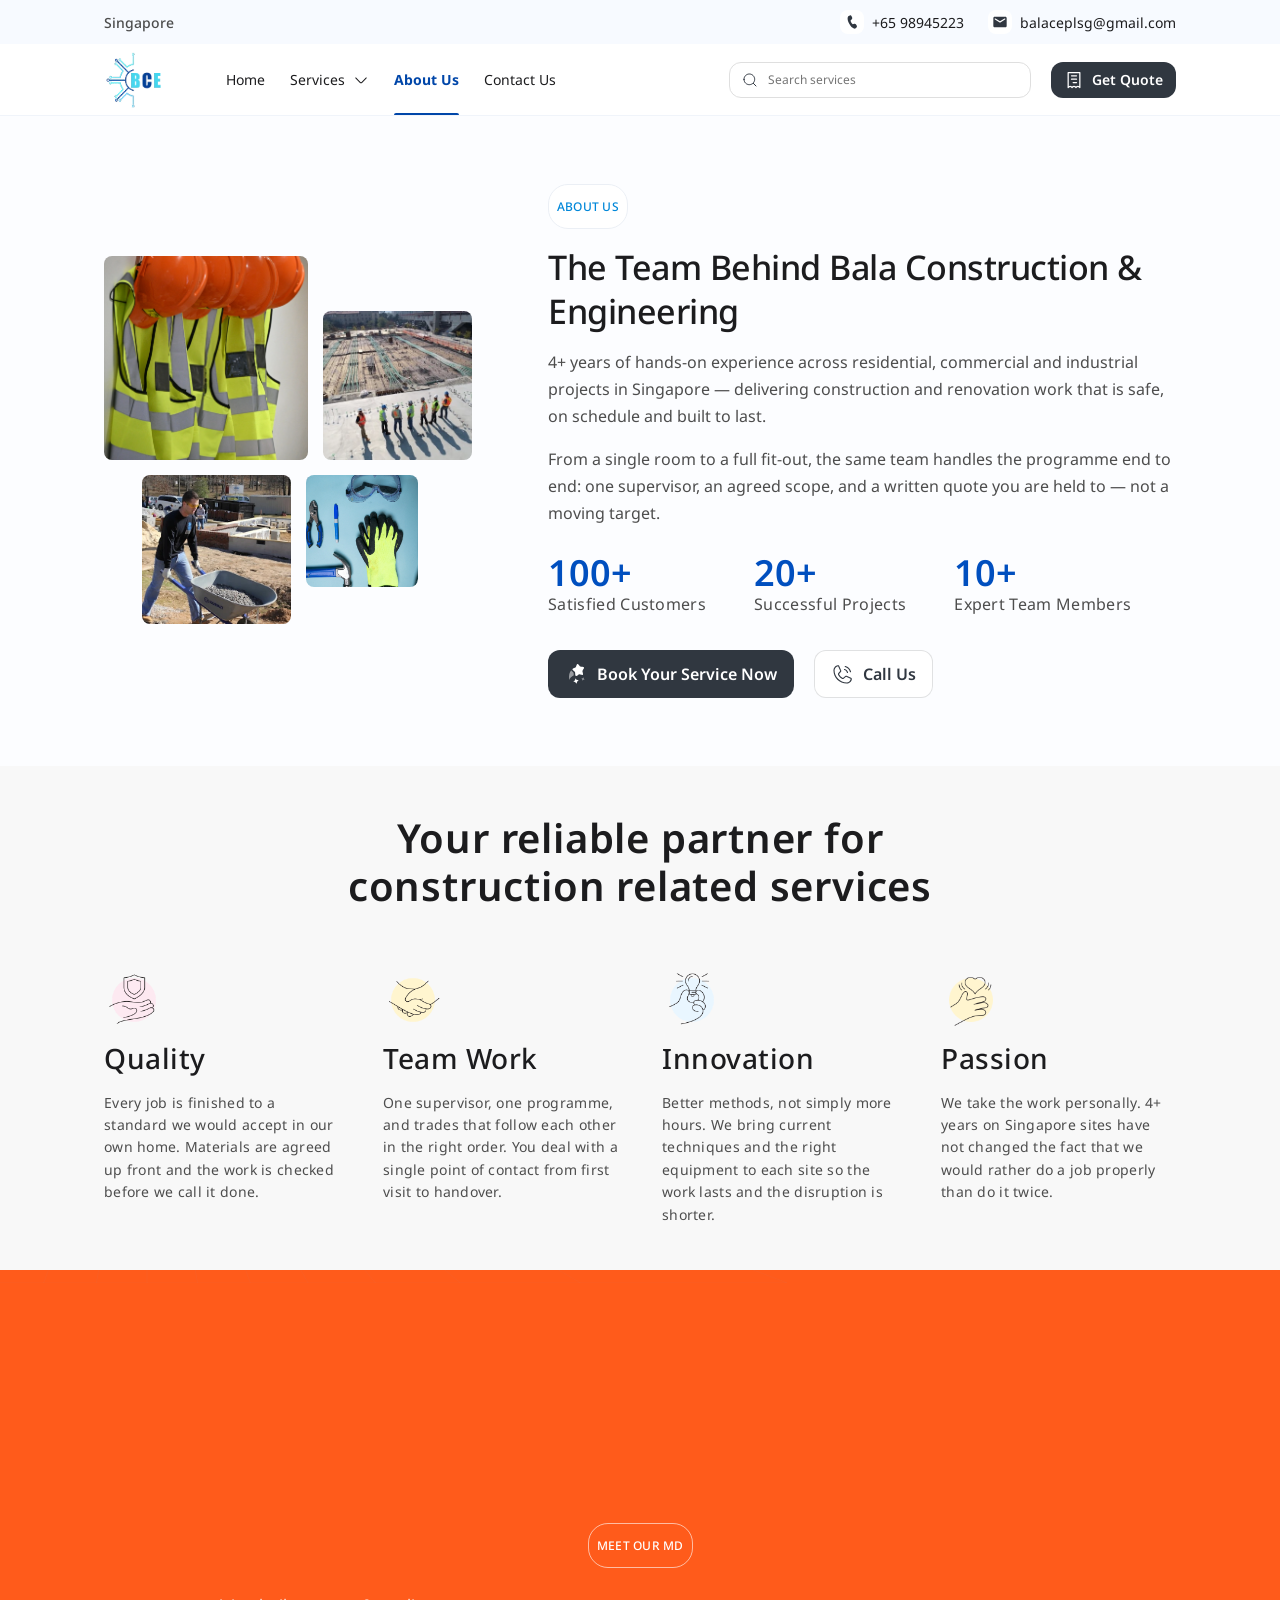
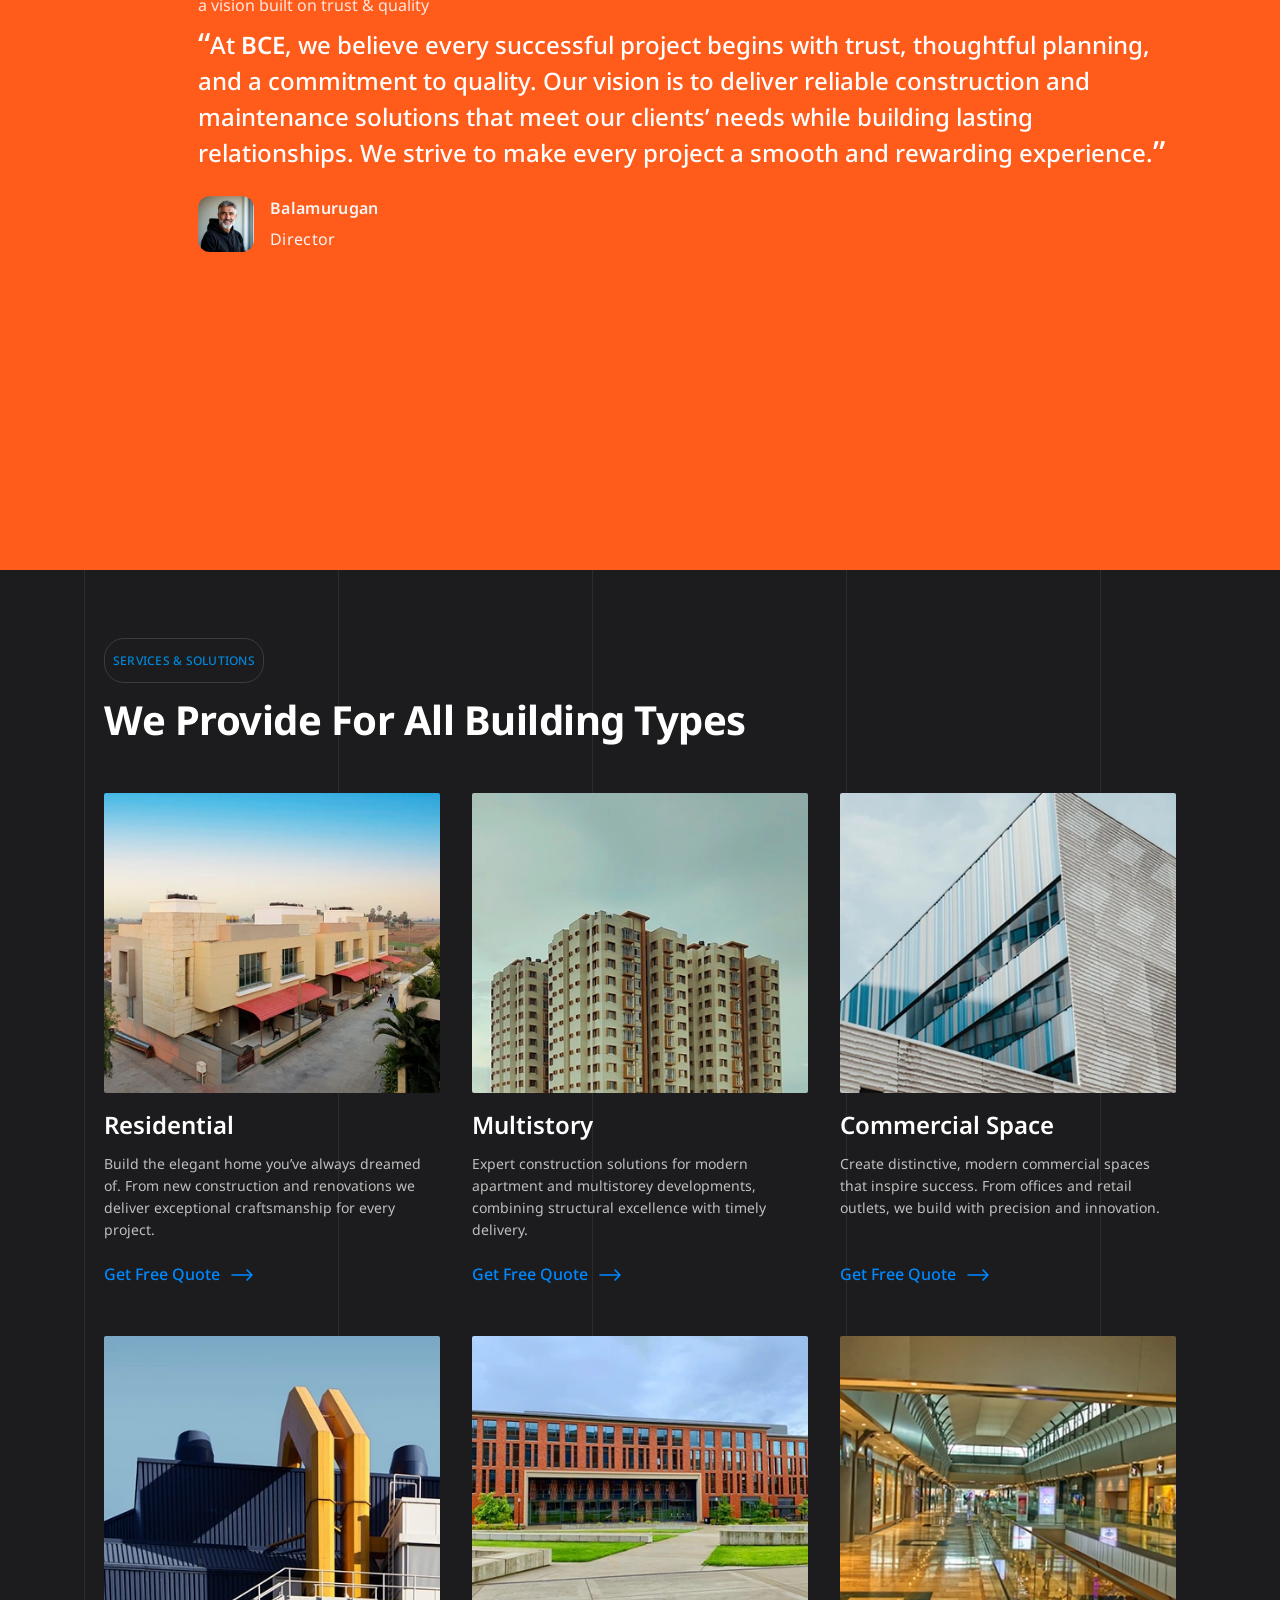
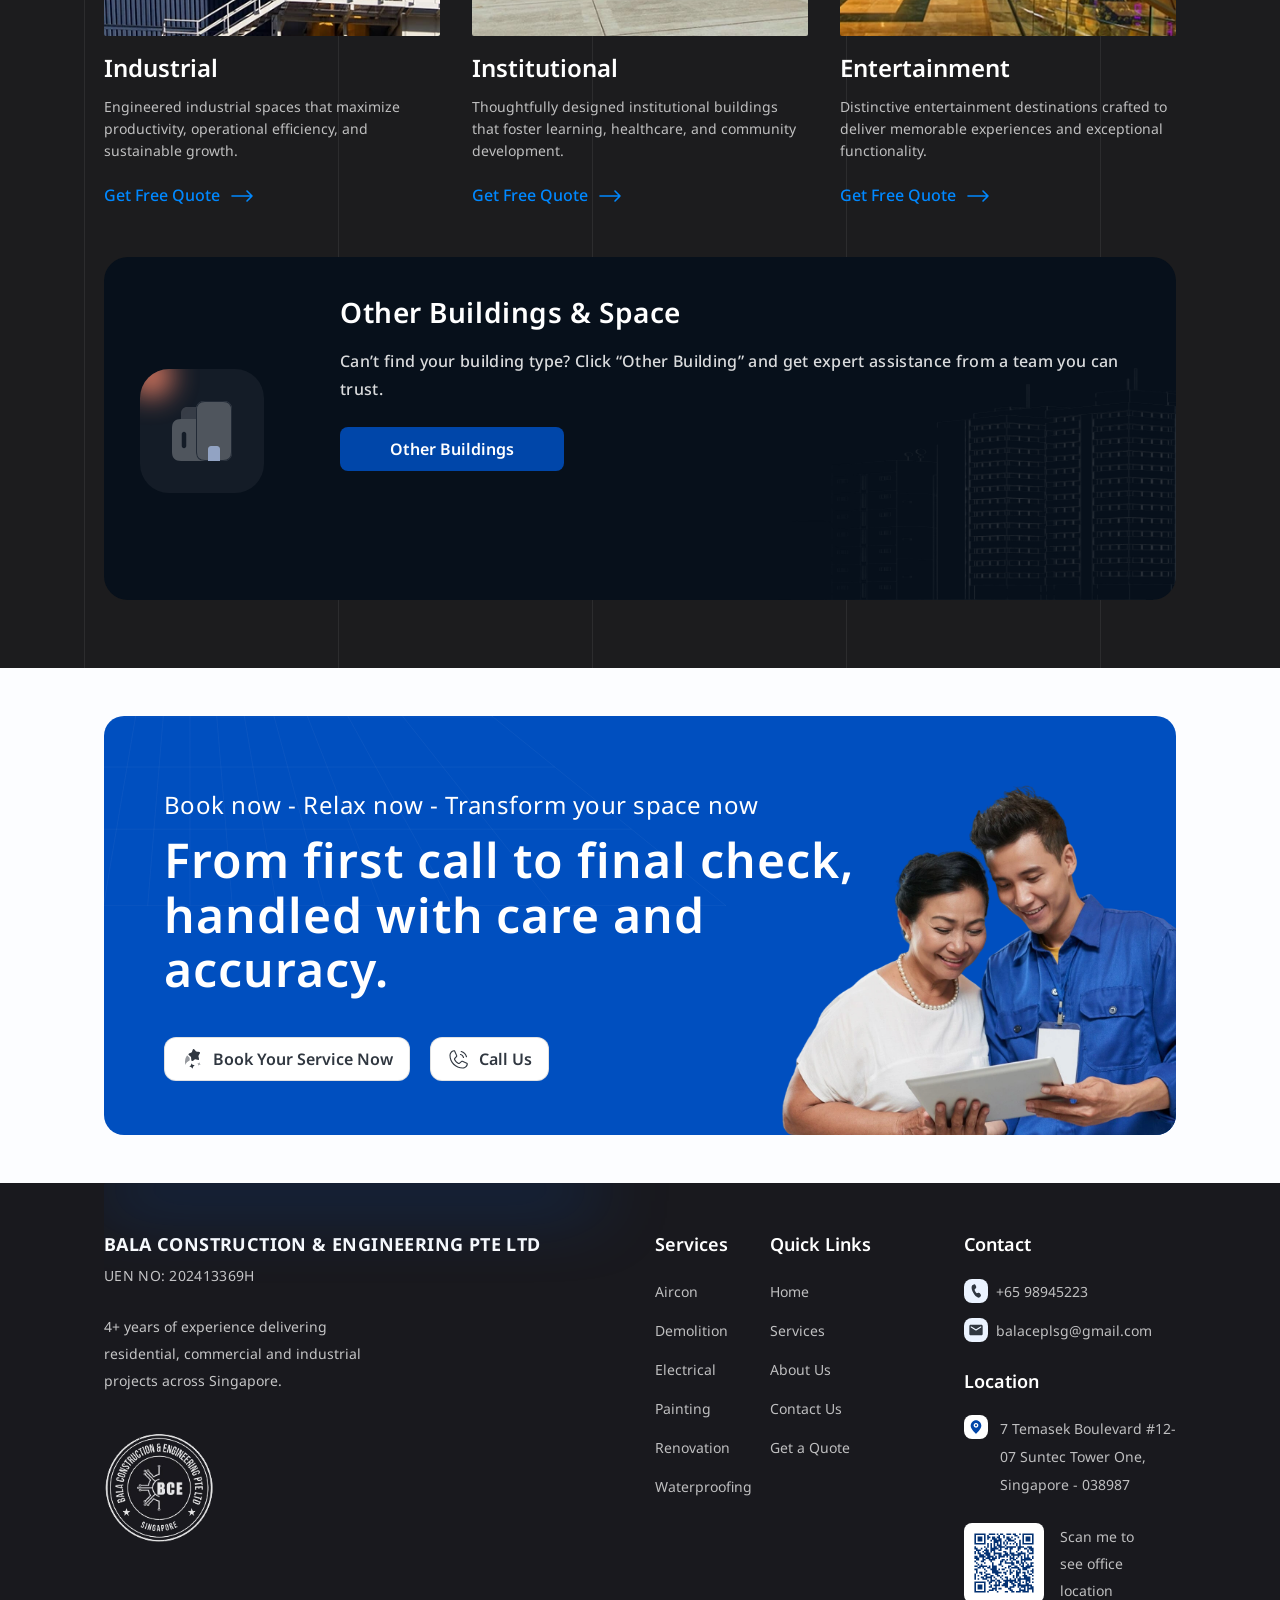
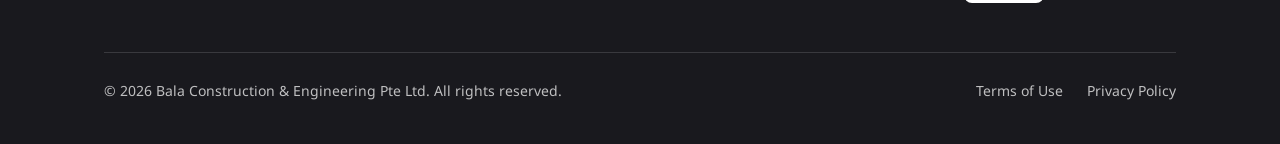
==== BCE Website Hub/about.html @ 56aca554 "First-Commit" ====
<!DOCTYPE html>
<html lang="en">
<head>
<meta charset="utf-8">
<meta name="viewport" content="width=device-width, initial-scale=1">
<title>About Us — Bala Construction &amp; Engineering Pte Ltd</title>
<meta name="description" content="4+ years of construction and renovation experience in Singapore. Meet the team behind Bala Construction &amp; Engineering, our values and recent work.">
<link rel="icon" href="favicon.ico" sizes="any">
<link rel="icon" type="image/png" sizes="32x32" href="images/brand/favicon-32.png?v=3">
<link rel="apple-touch-icon" sizes="180x180" href="images/brand/favicon-180.png?v=3">
<link rel="preconnect" href="https://fonts.googleapis.com">
<link rel="preconnect" href="https://fonts.gstatic.com" crossorigin>
<link href="https://fonts.googleapis.com/css2?family=Noto+Sans:wght@400;500;600;700;800&display=swap" rel="stylesheet">
<link rel="stylesheet" href="css/tokens.css">
<link rel="stylesheet" href="css/base.css">
<link rel="stylesheet" href="css/components.css">
<link rel="stylesheet" href="css/sections.css">
<link rel="stylesheet" href="css/responsive.css">
<script>try{var f='bce-intro',s=sessionStorage.getItem(f)==='1',x=/[?&]intro=1/.test(location.href);if(s&&!x){document.documentElement.classList.add('intro-seen')}else{sessionStorage.setItem(f,'1')}}catch(e){}</script>
</head>
<body data-active-nav="About Us">

<!-- Intro loader (Figma 438:1536) - a 2.5s curtain, removed by main.js -->
<div class="intro" id="intro" aria-hidden="true">
  <div class="intro__sky intro__sky--a"><img src="images/intro/skyline-a.webp" alt=""></div>
  <div class="intro__sky intro__sky--b"><img src="images/intro/skyline-b.webp" alt=""></div>
  <div class="intro__sky intro__sky--c"><img src="images/intro/skyline-c.webp" alt=""></div>
  <div class="intro__brand">
    <img class="intro__logo" src="images/brand/bce-logo.webp" alt="Bala Construction &amp; Engineering">
    <span class="intro__bar"></span>
    <p class="intro__tagline"><span>Quality - Innovation - Team Work - Passion</span></p>
  </div>
</div>

<a class="skip-link" href="#main">Skip to content</a>
<header class="site-header" data-component="site-header"></header>

<main id="main">

  <!-- ===== About ======================================================== -->
  <section class="section">
    <div class="container about">
      <div class="collage" data-reveal="left">
        <figure class="collage__item collage__item--a"><img src="images/about/collage-1-crew.webp" alt="Safety equipment ready for the crew" loading="lazy"></figure>
        <figure class="collage__item collage__item--b"><img src="images/about/collage-2-site.webp" alt="Site works in progress" loading="lazy"></figure>
        <figure class="collage__item collage__item--c"><img src="images/about/collage-3-worker.webp" alt="Worker on a reinforced structure" loading="lazy"></figure>
        <figure class="collage__item collage__item--d"><img src="images/about/collage-4-gloves.webp" alt="Protective gloves" loading="lazy"></figure>
      </div>

      <div data-reveal="right">
        <span class="eyebrow">About Us</span>
        <h1 class="section-title section-title--md" style="margin-top:16px">
          The Team Behind Bala Construction &amp; Engineering
        </h1>
        <p class="section-lead">
          4+ years of hands-on experience across residential, commercial and industrial projects
          in Singapore — delivering construction and renovation work that is safe, on schedule and
          built to last.
        </p>
        <p class="section-lead">
          From a single room to a full fit-out, the same team handles the programme end to end:
          one supervisor, an agreed scope, and a written quote you are held to — not a moving target.
        </p>

        <div class="about__stats">
          <div class="stat"><p class="stat__value" data-count="100">100+</p><p class="stat__label">Satisfied Customers</p></div>
          <div class="stat"><p class="stat__value" data-count="20">20+</p><p class="stat__label">Successful Projects</p></div>
          <div class="stat"><p class="stat__value" data-count="10">10+</p><p class="stat__label">Expert Team Members</p></div>
        </div>

        <div class="about__actions">
          <a class="btn btn--primary" href="contact.html">
            <span class="btn__icon" data-icon="star-fall"></span>
            <span>Book Your Service Now</span>
          </a>
          <a class="btn btn--outline" href="tel:+6598945223">
            <span class="btn__icon" data-icon="phone-call"></span>
            <span>Call Us</span>
          </a>
        </div>
      </div>
    </div>
  </section>

  <!-- ===== Your reliable partner (Figma 437:1221) ======================= -->
  <section class="values-band">
    <div class="container">
      <h2 class="values-band__title" data-reveal>Your reliable partner for construction related services</h2>
      <div class="value-grid" data-render="values"></div>
    </div>
  </section>

  <!-- ===== Meet our MD (Figma 437:1464) ================================= -->
  <section class="md-band" data-render="founder-band"></section>

  <!-- ===== Building types (dark) =======================================
       Same section as the home page, rendered from the same data and markup
       so the two cannot drift apart. -->
  <!-- No id here: the home page owns #building-types, and the single-file
       build keeps both pages in one DOM, where a duplicate id is invalid. -->
  <section class="section section--dark has-grid">
    <div class="container">
      <div class="section-head" data-reveal>
        <span class="eyebrow">Services &amp; Solutions</span>
        <h2 class="section-title">We Provide For All Building Types</h2>
      </div>

      <div class="grid-3" data-render="building-types"></div>

      <div class="other-buildings" data-reveal>
        <img class="other-buildings__skyline" src="images/misc/ob-skyline.webp" alt="" aria-hidden="true">
        <span class="other-buildings__icon">
          <img class="other-buildings__glow" src="images/misc/ob-glow.svg" alt="" aria-hidden="true">
          <img src="images/icons/buildings-alt.svg" alt="" width="72" height="72">
        </span>
        <div>
          <h3 class="other-buildings__title">Other Buildings &amp; Space</h3>
          <p class="other-buildings__desc">
            Can&rsquo;t find your building type? Click &ldquo;Other Building&rdquo; and get expert
            assistance from a team you can trust.
          </p>
          <div class="other-buildings__cta">
            <a class="btn btn--brand" href="contact.html?type=Other">Other Buildings</a>
          </div>
        </div>
      </div>
    </div>
  </section>

  <!-- ===== CTA ========================================================== -->
  <div data-component="cta-banner"></div>

</main>

<div data-component="site-footer"></div>
<div data-component="success-modal"></div>

<script src="js/data/site.js"></script>
<script src="js/icons.js"></script>
<script src="js/components.js"></script>
<script src="js/renderers.js"></script>
<script src="js/dropdown.js"></script>
<script src="js/mailer.js"></script>
<script src="js/forms.js"></script>
<script src="js/main.js"></script>
</body>
</html>
---- BCE Website Hub/css/tokens.css ----
/* ==========================================================================
   BCE — Design Tokens
   Mirrors the Figma variable set from "BCE Website Design and Development".
   Figma-defined variables are marked [figma]; the rest are values that were
   raw hex in the design and have been promoted to tokens here so future
   changes happen in one place.
   ========================================================================== */

:root {
  /* ---- Brand ---------------------------------------------------------- */
  --brand-1:            #0046a9;  /* [figma] Primary Brand Color 1 — headings */
  --brand-2:            #004fbf;  /* [figma] Primary Brand Color 2 — stats, links */
  --brand-selected:     #0088ff;  /* [figma] Sidebar Text - Selected */
  --brand-eyebrow:      #0087d9;  /* eyebrow label on About Us */
  --brand-deep:         #064195;  /* logo "C" */
  --brand-cyan:         #47d7ef;  /* logo "B" */
  --brand-cyan-2:       #42d7f0;  /* logo "E" */

  /* ---- Text ----------------------------------------------------------- */
  --text-1:             #1c1c1e;  /* [figma] P font color 1 — primary */
  --text-2:             #4d4d4d;  /* [figma] S font color — secondary */
  --text-3:             #737171;  /* [figma] T Font Color — muted */
  --text-heading-alt:   #1e1f24;  /* About Us headline */
  --text-on-dark:       #ffffff;
  --text-on-dark-muted: rgba(255, 255, 255, .72);

  /* ---- Surfaces ------------------------------------------------------- */
  --bg-1:               #fcfdff;  /* [figma] Bg color 1 — page ground */
  --bg-2:               #ebf3ff;  /* [figma] Bg Color 2 — tinted sections */
  --bg-field:           #ffffff;  /* [figma] Text Field - BG */
  --bg-utility:         #f7faff;  /* top contact bar */
  --bg-nav:             #fcfdff;
  --bg-dark:            #1c1c1e;  /* Service Providing section */
  --bg-footer:          #19191e;  /* [figma] Footer surface */
  --bg-dark-soft:       #26262a;  /* cards inside dark sections */
  --white:              #ffffff;

  /* ---- Lines ---------------------------------------------------------- */
  --stroke-1:           #ebeff5;  /* [figma] Stroke Color 1 */
  --stroke-card:        #f6f6f6;  /* form card outline */
  --stroke-filled:      rgba(0, 79, 191, .45);  /* hairline on a completed field */
  --grid-line:          #eef2f8;  /* background rules behind sections */
  --grid-line-dark:     rgba(255, 255, 255, .07);
  --stroke-nav:         #f0f4fa;
  --stroke-hero:        #d9dee5;
  --stroke-field:       #dfdfdf;
  --stroke-on-dark:     rgba(255, 255, 255, .14);

  /* ---- Buttons -------------------------------------------------------- */
  --cta-fill:           #303740;  /* [figma] CTA Button Fill Color */
  --cta-fill-hover:     var(--brand-1);         /* Buttons Component 43:1725 (hover state) */
  --cta-outline:        rgba(48, 55, 64, .15);
  --cta-outline-strong: rgba(48, 55, 64, .25);

  /* ---- Feedback ------------------------------------------------------- */
  --success:            #0f9d68;
  --danger:             #d93025;
  --star:               #f5c518;
  --badge-before:       #e54c10;

  /* ---- Scrims --------------------------------------------------------- */
  --scrim-image:        rgba(77, 77, 77, .5);
  --scrim-card:         linear-gradient(180deg, rgba(0, 0, 0, 0) 38%, rgba(0, 0, 0, .72) 100%);

  /* ---- Typography ----------------------------------------------------- */
  --font-sans: "Noto Sans", -apple-system, BlinkMacSystemFont, "Segoe UI", Roboto, Arial, sans-serif;
  --font-logo: Impact, "Haettenschweiler", "Arial Narrow Bold", sans-serif;

  --fs-hero:      64px;   --lh-hero:      88px;   --ls-hero:    1.28px;
  --fs-hero-sub:  32px;   --lh-hero-sub:  36px;
  --fs-h2:        40px;   --lh-h2:        50px;
  --fs-h3:        34px;   --lh-h3:        44px;
  --fs-card:      32px;   --lh-card:      42px;   /* service card title */
  --fs-stat:      36px;
  --fs-lead:      18px;   --lh-lead:      24px;
  --fs-body:      16px;   --lh-body:      27px;
  --fs-sm:        14px;   --lh-sm:        28px;
  --fs-xs:        12px;   --lh-xs:        20px;

  /* Weight of the selected item in the top nav. 600 = semibold, 700 = bold.
     Change here only - .nav-link.is-active reads this. */
  --nav-active-weight: 700;

  /* About page bands (Figma 437:1151) */
  --values-bg:  #f8f8f8;   /* "Your reliable partner"  437:1221 */
  --md-orange:  #ff5b1b;   /* "Meet our MD"            437:1464 */

  /* Loading overlay */
  --progress-green: #16a34a;

  /* ---- Spacing (4px base) --------------------------------------------- */
  --sp-1: 4px;   --sp-2: 8px;   --sp-3: 12px;  --sp-4: 16px;
  --sp-5: 20px;  --sp-6: 24px;  --sp-8: 32px;  --sp-10: 40px;
  --sp-12: 48px; --sp-16: 64px; --sp-20: 80px; --sp-24: 96px;

  /* ---- Layout ---------------------------------------------------------
     Desktop / medium-large laptop keeps the 104px gutter from the design.
     Overridden per breakpoint in responsive.css.                          */
  --page-margin:   104px;
  --content-max:   1232px;
  --grid-gap:      32px;
  --section-pad-y: 68px;   /* tuned so each section clears a laptop viewport */

  /* ---- Radii ----------------------------------------------------------- */
  --r-xs:  4px;   --r-sm:  8px;   --r-md: 12px;
  --r-lg: 20px;   --r-xl: 24px;   --r-pill: 999px;

  /* ---- Elevation ------------------------------------------------------- */
  --shadow-card:  0 2px 8px rgba(28, 28, 30, .06);
  /* Layered so the falloff reads smooth rather than as one hard edge. */
  --shadow-form:  0 1px 2px rgba(28, 28, 30, .04),
                  0 8px 20px rgba(28, 28, 30, .05),
                  0 24px 48px rgba(28, 28, 30, .06);
  --shadow-lift:  0 12px 28px rgba(28, 28, 30, .12);
  --shadow-menu:  4px 16px 16px rgba(0, 0, 0, .12);
  --shadow-modal: 0 24px 64px rgba(28, 28, 30, .24);

  /* ---- Motion ---------------------------------------------------------- */
  --ease:        cubic-bezier(.22, .61, .36, 1);
  --ease-out:    cubic-bezier(.16, 1, .3, 1);
  --dur-fast:    140ms;
  --dur:         240ms;
  --dur-slow:    420ms;
  --nav-h:       72px;
  --utility-h:   44px;
}
---- BCE Website Hub/css/base.css ----
/* ==========================================================================
   BCE — Reset, base elements, layout primitives, scroll animation utilities
   ========================================================================== */

*, *::before, *::after { box-sizing: border-box; }

html {
  -webkit-text-size-adjust: 100%;
  scroll-behavior: smooth;
  scroll-padding-top: calc(var(--nav-h) + 16px);
}

body {
  margin: 0;
  background: var(--bg-1);
  color: var(--text-1);
  font-family: var(--font-sans);
  font-size: var(--fs-body);
  line-height: var(--lh-body);
  -webkit-font-smoothing: antialiased;
  overflow-x: hidden;
}

/* Author styles beat the UA sheet, so [hidden] must be restated or class-based
   display rules (e.g. .modal { display: grid }) would override it. */
[hidden] { display: none !important; }

h1, h2, h3, h4, p, figure, blockquote { margin: 0; }
ul, ol { margin: 0; padding: 0; list-style: none; }
img, svg, video { display: block; max-width: 100%; }
img { height: auto; }
button, input, select, textarea { font: inherit; color: inherit; }
button { background: none; border: 0; padding: 0; cursor: pointer; }
a { color: inherit; text-decoration: none; }

:focus-visible {
  outline: 2px solid var(--brand-2);
  outline-offset: 3px;
  border-radius: var(--r-xs);
}

/* Screen-reader only ------------------------------------------------------ */
.sr-only {
  position: absolute; width: 1px; height: 1px;
  padding: 0; margin: -1px; overflow: hidden;
  clip: rect(0 0 0 0); white-space: nowrap; border: 0;
}

.skip-link {
  position: absolute; left: var(--sp-4); top: -100px; z-index: 200;
  background: var(--cta-fill); color: var(--white);
  padding: var(--sp-3) var(--sp-5); border-radius: var(--r-md);
  transition: top var(--dur) var(--ease);
}
.skip-link:focus { top: var(--sp-4); }

/* --------------------------------------------------------------------------
   Layout primitives
   -------------------------------------------------------------------------- */

/* Horizontal rhythm: 104px gutters on desktop, capped at a 1232px measure. */
.container {
  width: 100%;
  max-width: calc(var(--content-max) + var(--page-margin) * 2);
  margin-inline: auto;
  padding-inline: var(--page-margin);
}

.section { padding-block: var(--section-pad-y); }
.section--tint { background: var(--bg-2); }
.section--dark { background: var(--bg-dark); color: var(--text-on-dark); }
.section--dark .section-title { color: var(--text-on-dark); }
.section--dark .section-lead { color: var(--text-on-dark-muted); }

/* --------------------------------------------------------------------------
   Background grid rules
   The design runs six vertical lines behind several sections, starting at 84px
   on a 254px pitch (Figma lines at 85 / 339 / 593 / 847 / 1101 / 1355 against
   the 1440 frame). Add `has-grid` to any section to pick them up.
   -------------------------------------------------------------------------- */
.has-grid { position: relative; }
.has-grid > * { position: relative; }
.has-grid::before {
  content: "";
  position: absolute; inset: 0;
  background-image: repeating-linear-gradient(
    90deg,
    transparent 0 84px,
    var(--grid-line) 84px 85px,
    transparent 85px 254px
  );
  pointer-events: none;
}
.has-grid--dark::before,
.section--dark.has-grid::before { --grid-line: var(--grid-line-dark); }

/* Section header: eyebrow chip → headline → lead. Repeats site-wide. */
.section-head { margin-bottom: var(--sp-12); }
.section-head--center { text-align: center; }
.section-head--center .section-lead { margin-inline: auto; }

.eyebrow {
  display: inline-flex; align-items: center;
  padding: var(--sp-2);
  border: 1px solid var(--stroke-1);
  border-radius: var(--r-lg);
  font-size: var(--fs-xs);
  font-weight: 500;
  letter-spacing: .24px;
  text-transform: uppercase;
  color: var(--brand-eyebrow);
  background: var(--white);
}
.section--dark .eyebrow { background: transparent; border-color: var(--stroke-on-dark); }

.section-title {
  margin-top: var(--sp-3);
  font-size: var(--fs-h2);
  line-height: var(--lh-h2);
  font-weight: 700;
  letter-spacing: -.5px;
  color: var(--text-1);
}
.section-title--md { font-size: var(--fs-h3); line-height: var(--lh-h3); font-weight: 500; }

.section-lead {
  margin-top: var(--sp-4);
  max-width: 780px;
  font-size: var(--fs-body);
  line-height: var(--lh-body);
  color: var(--text-2);
}
.section-lead--wide { max-width: 900px; }

.grid-3 {
  display: grid;
  grid-template-columns: repeat(3, 1fr);
  gap: var(--sp-12) var(--grid-gap);
  align-items: stretch;      /* lets cards bottom-align their CTAs */
}
.grid-2 { display: grid; grid-template-columns: repeat(2, 1fr); gap: var(--grid-gap); }

/* --------------------------------------------------------------------------
   Scroll-reveal — progressive enhancement.
   Elements only hide once JS confirms IntersectionObserver support, so the
   page is fully readable with JS off.
   -------------------------------------------------------------------------- */
[data-reveal] { will-change: transform, opacity; }

.js-reveal [data-reveal] {
  opacity: 0;
  transform: translateY(24px);
  transition:
    opacity var(--dur-slow) var(--ease-out),
    transform var(--dur-slow) var(--ease-out);
  transition-delay: var(--reveal-delay, 0ms);
}
.js-reveal [data-reveal="left"]  { transform: translateX(-32px); }
.js-reveal [data-reveal="right"] { transform: translateX(32px); }
.js-reveal [data-reveal="scale"] { transform: scale(.96); }

.js-reveal [data-reveal].is-visible {
  opacity: 1;
  transform: none;
}

/* Anything that lifts on hover shares one transition contract. */
.hoverable {
  transition:
    transform var(--dur) var(--ease),
    box-shadow var(--dur) var(--ease),
    border-color var(--dur) var(--ease),
    background-color var(--dur) var(--ease),
    color var(--dur) var(--ease);
}

@media (prefers-reduced-motion: reduce) {
  html { scroll-behavior: auto; }
  .js-reveal [data-reveal] { opacity: 1; transform: none; transition: none; }
  *, *::before, *::after {
    animation-duration: .01ms !important;
    animation-iteration-count: 1 !important;
    transition-duration: .01ms !important;
    scroll-behavior: auto !important;
  }
}
---- BCE Website Hub/css/components.css ----
/* ==========================================================================
   BCE — Reusable components
   Buttons, utility bar, navigation, mega-menu, cards, forms, modal, footer.
   Variants follow the "Buttons Component" sheet (43:1714) in Figma, where the
   hover convention across the whole site is charcoal -> brand blue.
   ========================================================================== */

/* --------------------------------------------------------------------------
   Buttons
   -------------------------------------------------------------------------- */
.btn {
  display: inline-flex;
  align-items: center;
  justify-content: center;
  gap: var(--sp-2);
  height: 48px;
  padding: var(--sp-2) var(--sp-4);
  border: 1px solid transparent;
  border-radius: var(--r-md);
  font-size: var(--fs-body);
  font-weight: 600;
  line-height: 1;
  white-space: nowrap;
  cursor: pointer;
  transition:
    background-color var(--dur) var(--ease),
    border-color var(--dur) var(--ease),
    color var(--dur) var(--ease),
    transform var(--dur) var(--ease),
    box-shadow var(--dur) var(--ease);
}
.btn:hover  { transform: translateY(-4px); box-shadow: var(--shadow-lift); }
.btn:active { transform: translateY(0); box-shadow: none; }

/* Button icons are masked, not <img>, so they always take the button's own
   text colour. Several exports carry a baked-in fill (star-fall and invoice
   are white) which made them vanish on light buttons. */
.btn__icon,
.pill-btn__icon {
  display: block;
  width: 24px; height: 24px;
  flex: none;
  color: inherit;          /* the inlined SVG paints with currentColor */
}
.btn__icon svg,
.pill-btn__icon svg { width: 100%; height: 100%; display: block; }
.pill-btn__icon { width: 20px; height: 20px; }

/* Filled charcoal -> brand blue on hover (primary CTA) */
.btn--primary { background: var(--cta-fill); color: var(--white); }
.btn--primary:hover { background: var(--cta-fill-hover); }

/* White with charcoal text -> charcoal on hover (used on tinted grounds) */
.btn--inverse { background: var(--white); color: var(--cta-fill); border-color: var(--cta-outline); }
.btn--inverse:hover { background: var(--cta-fill); color: var(--white); }

/* Outlined secondary — "Get in Touch" / "Call Us" */
.btn--outline {
  background: var(--white);
  color: var(--cta-fill);
  border-color: var(--cta-outline);
}
.btn--outline:hover { background: var(--brand-1); color: var(--white); border-color: var(--brand-1); }

/* Solid brand blue — the service hero's "Book Now" (Figma 49:2943) */
.btn--brand { background: var(--brand-1); color: var(--white); }
.btn--brand:hover { background: var(--brand-2); }
.btn__icon--sm { width: 20px; height: 20px; }

/* Compact nav button — "Get Quote" (36px) */
.btn--sm {
  height: 36px;
  padding: var(--sp-2) var(--sp-3);
  font-size: var(--fs-sm);
}
.btn--sm .btn__icon { width: 20px; height: 20px; }

/* The nav CTA reads charcoal while the top of the page is on screen and brand
   blue once it is scrolled past. initNavCta() puts .is-hero-view on <body>,
   keyed to each page's first section, so all four pages behave the same way.
   The colour eases on its own - .btn already transitions background-color. */
.navbar .btn--primary                { background: var(--brand-1); }
.navbar .btn--primary:hover          { background: var(--brand-2); }
.is-hero-view .navbar .btn--primary       { background: var(--cta-fill); }
.is-hero-view .navbar .btn--primary:hover { background: var(--cta-fill-hover); }

/* Full-width blue submit */
.btn--submit {
  width: 100%;
  background: var(--brand-2);
  color: var(--white);
  letter-spacing: .5px;
  text-transform: uppercase;
}
.btn--submit:hover { background: var(--brand-1); }
.btn--submit:disabled { opacity: .6; cursor: not-allowed; transform: none; box-shadow: none; }

/* Neutral — modal "Close" */
.btn--ghost { background: var(--white); color: var(--text-1); border-color: var(--stroke-field); }
.btn--ghost:hover { background: var(--bg-2); border-color: var(--stroke-1); }

.btn--block { width: 100%; }

/* Text link with a real arrow glyph (the old pseudo-element drew only the
   shaft, which read as a stray dash). */
.link-arrow {
  display: inline-flex;
  align-items: center;
  gap: var(--sp-3);
  font-size: var(--fs-body);
  font-weight: 500;
  color: var(--brand-2);
  transition: gap var(--dur) var(--ease), color var(--dur) var(--ease);
}
.link-arrow svg {
  width: 22px; height: 12px;
  flex: none;
  overflow: visible;
  transition: transform var(--dur) var(--ease);
}
.link-arrow:hover { gap: var(--sp-4); }
.link-arrow:hover svg { transform: translateX(4px); }
.section--dark .link-arrow { color: var(--brand-selected); }

/* --------------------------------------------------------------------------
   Utility contact bar (44px)
   -------------------------------------------------------------------------- */
.utility-bar {
  height: var(--utility-h);
  background: var(--bg-utility);
  font-size: var(--fs-sm);
}
.utility-bar__inner { display: flex; align-items: center; justify-content: space-between; height: 100%; }
.utility-bar__region { color: var(--text-2); font-weight: 500; }
.utility-bar__contacts { display: flex; align-items: center; gap: var(--sp-6); }

.contact-chip {
  display: inline-flex;
  align-items: center;
  gap: var(--sp-2);
  color: var(--text-1);
  transition: color var(--dur) var(--ease);
}
.contact-chip:hover { color: var(--brand-2); }
.contact-chip__icon {
  display: grid; place-items: center;
  width: 24px; height: 24px;
  background: var(--white);
  border-radius: var(--r-sm);
  flex: none;
  transition: transform var(--dur) var(--ease), box-shadow var(--dur) var(--ease);
}
.contact-chip__icon img { width: 16px; height: 16px; }
.contact-chip:hover .contact-chip__icon { transform: translateY(-1px); box-shadow: var(--shadow-card); }

/* --------------------------------------------------------------------------
   Primary navigation (72px, sticky, blurred)
   -------------------------------------------------------------------------- */
/* Only the nav sticks. The utility strip scrolls away with the page so the
   address/phone bar is not pinned over content. Both are body-level siblings
   (see mountShell) so the navbar sticks against the viewport, not a wrapper. */
.utility-bar { position: relative; z-index: 99; }

/* Fully opaque: page content must never read through the bar while scrolling. */
.navbar {
  position: sticky;
  top: 0;
  z-index: 100;
  height: var(--nav-h);
  background: var(--white);
  border-bottom: 1px solid var(--stroke-nav);
  transition: box-shadow var(--dur) var(--ease);
}
.navbar.is-stuck { box-shadow: 0 4px 16px rgba(28, 28, 30, .06); }
.navbar__inner { display: flex; align-items: center; gap: var(--sp-6); height: 100%; }

.brand { display: inline-flex; align-items: center; gap: var(--sp-2); flex: none; }
.brand__mark { width: 58px; height: 56px; object-fit: contain; transition: transform var(--dur) var(--ease); }
.brand:hover .brand__mark { transform: scale(1.05); }
.brand__word { font-family: var(--font-logo); font-size: 24px; letter-spacing: .5px; }
.brand__word i { font-style: normal; }
.brand__word .b { color: var(--brand-cyan); }
.brand__word .c { color: var(--brand-deep); }
.brand__word .e { color: var(--brand-cyan-2); }

/* Items stretch the full bar height so the active/hover rule can sit exactly on
   the navbar's bottom edge (Figma "Line 1" at y=72) instead of a magic offset. */
.nav-menu {
  display: flex;
  align-self: stretch;
  align-items: stretch;
  gap: 25px;
  margin-left: var(--sp-10);
}
.nav-menu__item { position: relative; display: flex; align-items: center; }

.nav-link {
  display: inline-flex; align-items: center; gap: var(--sp-2);
  height: 100%;
  font-size: var(--fs-sm);
  color: var(--text-1);
  transition: color var(--dur) var(--ease);
}
.nav-link::after {
  content: "";
  position: absolute;
  left: 0; right: 0; bottom: 0;
  height: 2px;
  background: var(--brand-1);
  border-radius: 2px 2px 0 0;
  transform: scaleX(0);
  transform-origin: left center;
  transition: transform var(--dur) var(--ease);
}
.nav-link:hover { color: var(--brand-1); }
.nav-link:hover::after { transform: scaleX(1); }
.nav-link.is-active { color: var(--brand-1); font-weight: var(--nav-active-weight); }
.nav-link.is-active::after { transform: scaleX(1); }
.nav-link__caret { width: 16px; height: 16px; transition: transform var(--dur) var(--ease); }
.nav-menu__item.is-open .nav-link__caret { transform: rotate(180deg); }

.nav-actions { display: flex; align-items: center; gap: var(--sp-5); margin-left: auto; }

.nav-search {
  display: flex; align-items: center; gap: var(--sp-2);
  width: 302px; height: 36px;
  padding: var(--sp-2) var(--sp-3);
  background: var(--white);
  border: 1px solid var(--stroke-field);
  border-radius: var(--r-md);
  transition: border-color var(--dur) var(--ease), box-shadow var(--dur) var(--ease);
}
.nav-search:focus-within { border-color: var(--brand-2); box-shadow: 0 0 0 3px rgba(0, 79, 191, .12); }
.nav-search img { width: 16px; height: 16px; flex: none; }
.nav-search input {
  border: 0; outline: 0; width: 100%;
  font-size: var(--fs-xs); color: var(--text-2); background: transparent;
}

/* Search suggestions ------------------------------------------------------ */
.search-results {
  position: absolute; top: calc(100% + 8px); right: 0;
  width: 302px;
  background: var(--white);
  border: 1px solid var(--stroke-1);
  border-radius: var(--r-md);
  box-shadow: var(--shadow-menu);
  padding: var(--sp-2);
  display: none;
  z-index: 120;
}
.search-results.is-open { display: block; }
.search-results__item {
  display: flex; align-items: center; gap: var(--sp-3);
  width: 100%; padding: var(--sp-2);
  border-radius: var(--r-sm); text-align: left;
  transition: background-color var(--dur-fast) var(--ease);
}
.search-results__item:hover { background: var(--bg-2); }
.search-results__item img { width: 36px; height: 36px; border-radius: var(--r-sm); object-fit: cover; }
.search-results__empty { padding: var(--sp-4); color: var(--text-3); font-size: var(--fs-sm); }

/* Burger (tablet / mobile) ------------------------------------------------ */
.nav-toggle { display: none; width: 40px; height: 40px; place-items: center; border-radius: var(--r-sm); }
.nav-toggle:hover { background: var(--bg-2); }
.nav-toggle span {
  display: block; width: 20px; height: 2px; margin: 3px 0;
  background: var(--text-1); border-radius: 2px;
  transition: transform var(--dur) var(--ease), opacity var(--dur-fast) var(--ease);
}
.nav-toggle.is-open span:nth-child(1) { transform: translateY(5px) rotate(45deg); }
.nav-toggle.is-open span:nth-child(2) { opacity: 0; }
.nav-toggle.is-open span:nth-child(3) { transform: translateY(-5px) rotate(-45deg); }

/* --------------------------------------------------------------------------
   Services mega-menu (653 x 376)
   -------------------------------------------------------------------------- */
.mega-menu {
  position: absolute;
  top: calc(100% + 12px);   /* item now spans the full bar, so 100% == navbar bottom */
  left: -110px;
  width: 653px;
  padding: 19px;
  background: var(--white);
  border: 1px solid var(--stroke-1);
  border-radius: var(--r-md);
  box-shadow: var(--shadow-menu);
  opacity: 0;
  visibility: hidden;
  transform: translateY(-8px);
  transition:
    opacity var(--dur) var(--ease),
    transform var(--dur) var(--ease),
    visibility var(--dur);
  z-index: 110;
}
.nav-menu__item.is-open .mega-menu { opacity: 1; visibility: visible; transform: translateY(0); }

.mega-menu::before {
  content: "";
  position: absolute; top: -7px; left: 172px;
  width: 14px; height: 14px;
  background: var(--white);
  border-left: 1px solid var(--stroke-1);
  border-top: 1px solid var(--stroke-1);
  transform: rotate(45deg);
}
.mega-menu__grid { display: grid; grid-template-columns: repeat(2, 287px); gap: var(--sp-10); }
.mega-menu__col { display: flex; flex-direction: column; gap: var(--sp-4); }

.menu-card {
  display: flex; align-items: center; gap: var(--sp-3);
  padding: var(--sp-2);
  border-radius: var(--r-sm);
  transition: background-color var(--dur) var(--ease), transform var(--dur) var(--ease);
}
.menu-card:hover { background: var(--bg-2); }
.menu-card__thumb {
  width: 56px; height: 56px; flex: none;
  border-radius: var(--r-sm);
  overflow: hidden;
  background: var(--white);
}
.menu-card__thumb img { width: 100%; height: 100%; object-fit: cover; }

/* Figma 41:1585 — the text column is a fixed 203 x 56 box whose content is
   top-aligned, not vertically centred against the thumbnail. */
.menu-card__body {
  position: relative;
  display: flex; flex-direction: column;
  justify-content: flex-start;
  gap: var(--sp-1);
  width: 203px; height: 56px;
}
.menu-card__title {
  font-size: var(--fs-body); font-weight: 600; line-height: normal;
  letter-spacing: .32px; color: var(--text-1);
}
.menu-card__desc {
  font-size: var(--fs-xs); line-height: normal;
  letter-spacing: .24px; color: var(--text-3);
}

/* Sits at the top-right of the text column; only shown on hover/focus. */
.menu-card__arrow {
  position: absolute; left: 183px; top: 3px;
  width: 16px; height: 16px;
  color: var(--brand-selected);
  transform: rotate(90deg) scale(.4);
  opacity: 0;
  transition: opacity var(--dur) var(--ease), transform var(--dur) var(--ease);
}
.menu-card__arrow svg { width: 100%; height: 100%; display: block; }
.menu-card:hover .menu-card__arrow,
.menu-card:focus-visible .menu-card__arrow { opacity: 1; transform: rotate(90deg) scale(1); }

/* Mobile drawer ----------------------------------------------------------- */
.mobile-drawer {
  position: fixed; inset: 0 0 0 auto;
  width: min(360px, 88vw);
  background: var(--white);
  box-shadow: -8px 0 32px rgba(0, 0, 0, .16);
  padding: var(--sp-6);
  transform: translateX(100%);
  transition: transform var(--dur-slow) var(--ease-out);
  z-index: 150;
  overflow-y: auto;
  display: none;
}
.mobile-drawer.is-open { transform: translateX(0); }
.mobile-drawer__section + .mobile-drawer__section { margin-top: var(--sp-6); }
.mobile-drawer__link {
  display: block; padding: var(--sp-3) 0;
  font-size: var(--fs-lead); font-weight: 500;
  border-bottom: 1px solid var(--stroke-1);
  transition: color var(--dur) var(--ease), padding-left var(--dur) var(--ease);
}
.mobile-drawer__link:hover { color: var(--brand-1); padding-left: var(--sp-2); }
.mobile-drawer__sub { padding-left: var(--sp-4); }

.scrim {
  position: fixed; inset: 0;
  background: rgba(28, 28, 30, .48);
  opacity: 0; visibility: hidden;
  transition: opacity var(--dur) var(--ease), visibility var(--dur);
  z-index: 140;
}
.scrim.is-open { opacity: 1; visibility: visible; }

/* --------------------------------------------------------------------------
   Service card — image with scrim, label, arrow badge, hover reveal
   -------------------------------------------------------------------------- */
/* Bento: three independent columns so each card keeps its designed height. */
.services-bento {
  display: grid;
  grid-template-columns: repeat(3, 1fr);
  gap: var(--grid-gap);
  align-items: start;
}
.services-bento__col { display: flex; flex-direction: column; gap: var(--grid-gap); }

.service-card {
  position: relative;
  display: block;
  height: var(--card-h, 436px);
  border-radius: var(--r-lg);
  overflow: hidden;
  background: var(--bg-2);
  transition: transform var(--dur) var(--ease), box-shadow var(--dur) var(--ease);
}
.service-card:hover { transform: translateY(-6px); box-shadow: var(--shadow-lift); }

/* Hover wash from the design's hover variant (Figma 25:1158): transparent to
   Primary Brand Color 1 at 60%. The design also puts a 12.5px backdrop blur
   here, but that softened the photo itself, so the blur is deliberately left
   off - the colour wash carries the state and the image stays sharp. */
.service-card__glow {
  position: absolute; inset: 0;
  background: linear-gradient(180deg, rgba(0, 70, 169, 0) 50%, rgba(0, 70, 169, .6) 100%);
  opacity: 0;
  pointer-events: none;
  transition: opacity var(--dur-slow) var(--ease);
}
.service-card:hover .service-card__glow,
.service-card:focus-within .service-card__glow { opacity: 1; }

.service-card__img {
  position: absolute; inset: 0;
  width: 100%; height: 100%;
  object-fit: cover;
  transition: transform var(--dur-slow) var(--ease-out);
}
.service-card:hover .service-card__img { transform: scale(1.06); }

.service-card__scrim { position: absolute; inset: 0; background: var(--scrim-card); }

.service-card__badge {
  position: absolute; top: 28px; right: 28px;
  width: 36px; height: 36px;
  display: grid; place-items: center;
  border-radius: var(--r-pill);
  background: rgba(255, 255, 255, .22);
  backdrop-filter: blur(6px);
  border: 1px solid rgba(255, 255, 255, .35);
  transition: background-color var(--dur) var(--ease), transform var(--dur) var(--ease);
}
.service-card:hover .service-card__badge { background: var(--white); color: var(--brand-1); }
.service-card__badge { color: var(--white); }
.service-card__badge svg { width: 18px; height: 18px; }

.service-card__body {
  position: absolute; inset: auto 0 0 0;
  padding: 28px;
  transition: transform var(--dur-slow) var(--ease-out);
}
.service-card__title {
  font-size: var(--fs-card);
  line-height: var(--lh-card);
  font-weight: 600;
  color: var(--white);
}
.service-card__actions {
  display: flex; gap: var(--sp-4);
  margin-top: var(--sp-6);
  opacity: 0;
  transform: translateY(12px);
  transition: opacity var(--dur) var(--ease), transform var(--dur) var(--ease);
}
.service-card:hover .service-card__actions,
.service-card:focus-within .service-card__actions { opacity: 1; transform: translateY(0); }
.service-card:hover .service-card__body { transform: translateY(-4px); }

/* Invisible link filling the card, so a click or tap anywhere opens the
   service page. It comes before the badge and the body in the DOM, and all
   three are positioned, so those paint above it and keep their own links and
   hover states exactly as before - this only covers the empty photo area. */
.service-card__hit { position: absolute; inset: 0; }

/* Touch devices have no hover, so the blue wash and the buttons that a mouse
   user reveals are shown by default - otherwise they would be unreachable.
   Keyed to the input device rather than screen width, so it covers tablets. */
@media (hover: none) {
  .service-card__glow { opacity: 1; }
  .service-card__actions { opacity: 1; transform: none; }
  .service-card__badge { background: var(--white); color: var(--brand-1); }
}

/* Card actions match the hover variant: 214px filled "Book Now" with the star
   after the label, 16px gap, then an outlined "Know more". */
.pill-btn {
  display: inline-flex; align-items: center; justify-content: center;
  gap: var(--sp-2);
  height: 40px; padding: 0 var(--sp-3);
  border-radius: var(--r-md);
  font-size: var(--fs-sm); font-weight: 600;
  transition: background-color var(--dur) var(--ease), color var(--dur) var(--ease);
}

.pill-btn--solid { background: var(--white); color: var(--brand-2); flex: 1 1 auto; max-width: 214px; }
.pill-btn--solid:hover { background: var(--brand-2); color: var(--white); }
.pill-btn--outline { border: 1px solid var(--white); color: var(--bg-1); font-weight: 500; flex: none; }
.pill-btn--outline:hover { background: var(--white); color: var(--text-1); }

/* --------------------------------------------------------------------------
   Building-type card (dark section)
   -------------------------------------------------------------------------- */
/* Cards stretch to the tallest in the row and push their link to the bottom,
   so every "Get Free Quote" lines up regardless of description length. */
.type-card { display: flex; flex-direction: column; height: 100%; }

.type-card__media {
  height: 300px;
  border-radius: 2px;
  overflow: hidden;
  background: var(--bg-dark-soft);
}
.type-card__media img {
  width: 100%; height: 100%; object-fit: cover;
  transition: transform var(--dur-slow) var(--ease-out);
}
.type-card:hover .type-card__media img { transform: scale(1.06); }
.type-card__title {
  margin-top: var(--sp-4);
  font-size: 24px; line-height: 32px; font-weight: 600;
  color: var(--text-on-dark);
  transition: color var(--dur) var(--ease);
}
.type-card:hover .type-card__title { color: var(--brand-selected); }
.type-card__desc {
  margin-top: var(--sp-3);
  font-size: var(--fs-sm); line-height: 22px;
  color: var(--text-on-dark-muted);
}
.type-card__link { margin-top: auto; padding-top: var(--sp-5); }

/* --------------------------------------------------------------------------
   Testimonial card
   -------------------------------------------------------------------------- */
.testimonial {
  padding: var(--sp-4);
  background: var(--white);
  border-radius: var(--r-md);
  box-shadow: var(--shadow-card);
  transition: transform var(--dur) var(--ease), box-shadow var(--dur) var(--ease);
}
.testimonial:hover { transform: translateY(-4px); box-shadow: var(--shadow-lift); }
.testimonial__stars { display: flex; gap: 2px; color: var(--star); font-size: 18px; }
.testimonial__category {
  margin-top: var(--sp-4);
  font-size: var(--fs-body); font-weight: 600; color: var(--brand-2);
}
.testimonial__quote {
  margin-top: var(--sp-2);
  font-size: var(--fs-sm); line-height: 22px; color: var(--text-2);
}
.testimonial__client { display: flex; align-items: center; gap: var(--sp-3); margin-top: var(--sp-6); }
.testimonial__avatar {
  display: grid; place-items: center;
  width: 40px; height: 40px; flex: none;
  border-radius: var(--r-pill);
  background: #7f9fd4; color: var(--white);
  font-weight: 600;
}
.testimonial__name { font-size: var(--fs-sm); font-weight: 600; }
.testimonial__role { font-size: var(--fs-xs); color: var(--text-3); }

/* --------------------------------------------------------------------------
   Form
   -------------------------------------------------------------------------- */
.form-card {
  padding: var(--sp-4) var(--sp-8);
  border-radius: 16px;
  border: 1px solid var(--stroke-card);
  background: var(--white);
  box-shadow: var(--shadow-form);
}
.form-note { display: flex; gap: var(--sp-1); font-size: var(--fs-xs); font-style: italic; color: var(--text-2); }
.form-note span { color: var(--danger); }

.form-grid { display: grid; gap: var(--sp-4); margin-top: var(--sp-4); }
.form-row { display: grid; grid-template-columns: 1fr 1fr; gap: var(--sp-4); }

/* Label sits above its control, so nothing competes with the typed value and
   the example hint can stay visible the whole time. */
.field { position: relative; }

.field__label {
  display: block;
  margin-bottom: var(--sp-2);
  font-size: var(--fs-sm);
  font-weight: 400;
  color: var(--text-2);
  transition: color var(--dur) var(--ease);
}
.field:focus-within .field__label { color: var(--brand-2); }
.field.has-error .field__label { color: var(--danger); }

.field__wrap { position: relative; }

.field__control {
  width: 100%; height: 48px;
  padding: 0 var(--sp-4);
  background: var(--bg-field);
  border: 1px solid var(--stroke-field);
  border-radius: var(--r-sm);
  font-size: var(--fs-sm);
  color: var(--text-1);
  transition: background-color var(--dur) var(--ease),
              border-color var(--dur) var(--ease),
              box-shadow var(--dur) var(--ease);
}
textarea.field__control { height: 132px; padding: var(--sp-3) var(--sp-4); resize: vertical; }

/* A completed field stays white and is marked by a hairline blue stroke, so
   answered and empty fields read apart without flooding the form with colour. */
.field.is-filled .field__control,
.field--combo.is-filled .combo__control {
  background: var(--white);
  border: .5px solid var(--stroke-filled);
}

.field__control::placeholder {
  color: var(--text-3);
  font-size: var(--fs-xs);
  font-weight: 400;
}

/* Chrome paints autofilled inputs with its own pale blue wash that no normal
   background rule can override - only a thick inset shadow wins. */
.field__control:-webkit-autofill,
.field__control:-webkit-autofill:hover {
  -webkit-text-fill-color: var(--text-1);
  box-shadow: inset 0 0 0 1000px var(--white);
  transition: background-color 9999s ease-in-out 0s;
}
.field__control:-webkit-autofill:focus {
  box-shadow: inset 0 0 0 1000px var(--white), 0 0 0 3px rgba(0, 79, 191, .12);
}

.field__control:hover { border-color: var(--text-3); }
.field__control:focus {
  outline: 0;
  background: var(--bg-field);
  border-color: var(--brand-2);
  box-shadow: 0 0 0 3px rgba(0, 79, 191, .12);
}
.field__control[aria-invalid="true"] { border-color: var(--danger); }
.field__control[readonly] { cursor: default; color: var(--text-2); }

/* Current-location trigger on the address field */
.field__geo {
  position: absolute; right: var(--sp-3); top: 50%;
  display: grid; place-items: center;
  width: 30px; height: 30px;
  margin-top: -15px;
  border-radius: var(--r-sm);
  transition: background-color var(--dur) var(--ease), transform var(--dur) var(--ease);
}
.field__geo img { width: 18px; height: 18px; }
.field__geo:hover { background: rgba(0, 79, 191, .1); transform: scale(1.06); }
.field__geo.is-busy { animation: geo-pulse 1s linear infinite; }
.field__geo:disabled { opacity: .5; cursor: progress; }
@keyframes geo-pulse { 50% { opacity: .35; } }
.field__wrap:has(.field__geo) .field__control { padding-right: 46px; }

.field__hintline {
  margin-top: var(--sp-1);
  font-size: var(--fs-xs);
  color: var(--text-3);
}
.field__hintline.is-error { color: var(--danger); }

.field__error {
  display: none;
  margin-top: var(--sp-1);
  font-size: var(--fs-xs); color: var(--danger);
}
.field__error.is-shown { display: block; }

/* --------------------------------------------------------------------------
   Combobox (single select + multi select with chips)
   -------------------------------------------------------------------------- */
.combo { position: relative; }

.combo__control {
  display: flex;
  flex-wrap: wrap;
  align-items: center;
  gap: var(--sp-2);
  min-height: 48px;
  padding: var(--sp-1) 44px var(--sp-1) var(--sp-3);
  background: var(--bg-field);
  border: 1px solid var(--stroke-field);
  border-radius: var(--r-sm);
  cursor: text;
  transition: background-color var(--dur) var(--ease),
              border-color var(--dur) var(--ease),
              box-shadow var(--dur) var(--ease);
}
.combo__control:hover { border-color: var(--text-3); }
.combo.is-open .combo__control,
.combo__control:focus-within {
  background: var(--bg-field);
  border-color: var(--brand-2);
  box-shadow: 0 0 0 3px rgba(0, 79, 191, .12);
}
.field.has-error .combo__control { border-color: var(--danger); }

.combo__chips { display: contents; }

.combo__input {
  flex: 1 1 90px;
  min-width: 90px;
  height: 38px;
  border: 0; outline: 0; background: transparent;
  font-size: var(--fs-sm);
  color: var(--text-1);
}
.combo__input::placeholder { color: var(--text-3); font-size: var(--fs-xs); }

/* Clickable: it toggles the panel, so it must receive the pointer. */
.combo .field__chevron {
  position: absolute; right: var(--sp-3); top: 24px;
  width: 24px; height: 24px;
  margin-top: -12px;
  padding: 4px;
  border-radius: var(--r-xs);
  cursor: pointer;
  transition: transform var(--dur) var(--ease), background-color var(--dur) var(--ease);
}
.combo .field__chevron:hover { background: rgba(0, 79, 191, .1); }
.combo.is-open .field__chevron { transform: rotate(180deg); }

/* Chips: amber on arrival, settling to green once the pick is acknowledged. */
.combo__chip {
  display: inline-flex; align-items: center; gap: var(--sp-2);
  height: 32px;
  padding: 0 var(--sp-2) 0 var(--sp-3);
  border-radius: var(--r-sm);
  font-size: var(--fs-sm); font-weight: 500;
  color: var(--text-1);
  background: rgba(245, 197, 24, .24);
  border: 1px solid rgba(245, 197, 24, .55);
  transition: background-color 600ms var(--ease),
              border-color 600ms var(--ease),
              color 600ms var(--ease);
}
.combo__chip.is-confirmed {
  background: rgba(15, 157, 104, .14);
  border-color: rgba(15, 157, 104, .4);
  color: var(--success);
}
.combo__chip-remove {
  display: grid; place-items: center;
  width: 20px; height: 20px;
  border-radius: var(--r-xs);
  font-size: 16px; line-height: 1;
  color: currentColor; opacity: .6;
  transition: opacity var(--dur) var(--ease), background-color var(--dur) var(--ease);
}
.combo__chip-remove:hover { opacity: 1; background: rgba(0, 0, 0, .07); }

/* Panel sits detached from the control with a clear gap. */
.combo__panel {
  position: absolute; left: 0; right: 0; top: calc(100% + var(--sp-2));
  max-height: 264px;
  overflow-y: auto;
  padding: var(--sp-2);
  background: var(--white);
  border: 1px solid var(--stroke-1);
  border-radius: var(--r-md);
  box-shadow: var(--shadow-menu);
  z-index: 40;
}
.combo__option {
  display: flex; align-items: center; justify-content: space-between; gap: var(--sp-3);
  padding: var(--sp-3);
  border-radius: var(--r-sm);
  font-size: var(--fs-sm);
  color: var(--text-1);
  cursor: pointer;
  transition: background-color var(--dur-fast) var(--ease), color var(--dur-fast) var(--ease);
}
.combo__option:hover,
.combo__option.is-active { background: var(--bg-2); }
.combo__option.is-selected { color: var(--brand-2); font-weight: 600; background: var(--bg-2); }

/* 8px between the icon and its label. */
.combo__option-main { display: flex; align-items: center; gap: var(--sp-2); }
.combo__icon { width: 18px; height: 18px; flex: none; color: var(--text-3); transition: color var(--dur-fast) var(--ease); }
.combo__option:hover .combo__icon,
.combo__option.is-active .combo__icon { color: var(--text-2); }
.combo__option.is-selected .combo__icon { color: var(--brand-2); }
.combo__check { width: 16px; height: 16px; flex: none; }
.combo__chip .combo__icon { width: 16px; height: 16px; color: inherit; opacity: .85; }
.combo__empty { padding: var(--sp-3); font-size: var(--fs-sm); color: var(--text-3); }

.voice-btn {
  position: absolute; right: var(--sp-4); bottom: var(--sp-4);
  display: inline-flex; align-items: center; gap: var(--sp-2);
  height: 32px; padding: 0 var(--sp-3);
  background: var(--bg-2);
  border-radius: var(--r-sm);
  font-size: var(--fs-xs); font-weight: 500; color: var(--brand-2);
  transition: background-color var(--dur) var(--ease), transform var(--dur) var(--ease);
}
.voice-btn:hover { background: #dbe8ff; transform: translateY(-1px); }
.voice-btn.is-recording { background: #ffe5e0; color: var(--danger); }
.voice-btn img { width: 16px; height: 16px; }

/* --------------------------------------------------------------------------
   Success modal — mirrors "Submission Confirmation" (284:1900)
   -------------------------------------------------------------------------- */
.modal {
  position: fixed; inset: 0;
  display: grid; place-items: center;
  padding: var(--sp-6);
  background: rgba(28, 28, 30, .5);
  opacity: 0; visibility: hidden;
  transition: opacity var(--dur) var(--ease), visibility var(--dur);
  z-index: 200;
}
.modal.is-open { opacity: 1; visibility: visible; }

.modal__panel {
  position: relative;
  background: var(--white);
  overflow: hidden;
  /* The design's 8px halo, carried on both dialogs. */
  box-shadow: 0 0 0 8px rgba(221, 250, 255, .28), var(--shadow-modal);
  transform: translateY(16px) scale(.96);
  transition: transform var(--dur-slow) var(--ease-out);
}
.modal.is-open .modal__panel { transform: none; }

/* --------------------------------------------------------------------------
   Submission Confirmation (Figma 284:1900 — 337 x 320)
   -------------------------------------------------------------------------- */
/* Widened from the frame's 337px so the body copy settles on two lines
   instead of three; the vertical rhythm is tightened to match. */
.sc {
  width: 400px; max-width: 100%;
  height: 300px;
  border-radius: var(--r-md);
}
.sc__head {
  position: relative;
  height: 80px;
  overflow: hidden;
  background:
    repeating-linear-gradient(90deg, var(--stroke-1) 0 1px, transparent 1px 100px);
}
/* Blurred green bar bleeding down from the top edge. */
.sc__glow {
  position: absolute; left: -2px; top: 0; right: -2px;
  height: 12px;
  background: #06c082;
  filter: blur(40px);
}
.sc__tick  { position: absolute; left: 16px; top: 16px; width: 48px; height: 48px; }
.sc__title {
  position: absolute; left: 72px; top: 18px; width: 249px;
  font-size: 20px; font-weight: 600; line-height: normal;
  letter-spacing: .4px; color: var(--text-1);
}
.sc__sub {
  position: absolute; left: 72px; top: 46px; width: 175px;
  font-size: var(--fs-xs); line-height: normal;
  letter-spacing: .24px; color: var(--cta-fill);
}
.sc__body {
  position: absolute; left: 16px; top: 96px; width: 368px;
  font-size: var(--fs-sm); line-height: 22px;
  letter-spacing: .28px; color: var(--cta-fill);
}
.sc__ref {
  position: absolute; left: 16px; top: 142px; width: 368px;
  font-size: var(--fs-xs); letter-spacing: .4px;
  color: var(--brand-2); font-weight: 600;
}
.sc__fallback {
  position: absolute; left: 16px; top: 212px; width: 368px;
  font-size: var(--fs-xs); color: var(--text-3);
  z-index: 2;
}
.sc__fallback a { color: var(--brand-2); text-decoration: underline; }

.sc__close {
  position: absolute; left: 16px; top: 164px;
  display: flex; align-items: center; justify-content: center;
  width: 368px; height: 40px;
  background: var(--white);
  border: 1px solid var(--cta-outline);
  border-radius: var(--r-md);
  font-size: var(--fs-sm); font-weight: 600; color: var(--cta-fill);
  z-index: 2;
  transition: background-color var(--dur) var(--ease), color var(--dur) var(--ease),
              border-color var(--dur) var(--ease);
}
.sc__close:hover { background: var(--brand-1); border-color: var(--brand-1); color: var(--white); }

/* Height is explicit: the source is landscape, so width alone collapsed these
   to ~86px and the negative offsets pushed them out of the clipped panel. */
.sc__art {
  position: absolute;
  width: 150px; height: 186px;
  opacity: .25;
  object-fit: cover; object-position: bottom center;
  pointer-events: none;
}
.sc__art--a { right: 16px; bottom: -67px; transform: scaleX(-1); }
.sc__art--b { left: 10px;  bottom: -87px; }

/* --------------------------------------------------------------------------
   Get in Touch (Figma 197:2134 — 616 x 498)
   -------------------------------------------------------------------------- */
.gt {
  width: 616px; max-width: 100%;
  padding: var(--sp-6);
  border-radius: 16px;
}
.gt__grid {
  position: absolute; left: 0; top: 0;
  width: 100%; height: 160px;
  object-fit: cover; object-position: left top;
  pointer-events: none;
}
.gt__skyline {
  position: absolute; right: 0; bottom: -48px;
  width: 218px; height: 271px;
  opacity: .25;
  object-fit: cover; object-position: bottom center;
  transform: scaleX(-1);
  pointer-events: none;
}

.gt__close {
  position: absolute; right: var(--sp-6); top: var(--sp-6);
  display: grid; place-items: center;
  width: 24px; height: 24px;
  border-radius: var(--r-xs);
  z-index: 3;
  transition: background-color var(--dur) var(--ease), transform var(--dur) var(--ease);
}
.gt__close:hover { background: var(--bg-2); transform: rotate(90deg); }
.gt__close img { width: 24px; height: 24px; }

.gt__brand { position: relative; display: flex; align-items: center; height: 52px; z-index: 2; }
.gt__mark  { width: 42px; height: 52px; object-fit: contain; }
.gt__word  { font-family: var(--font-logo); font-size: 16px; letter-spacing: .5px; margin-left: -8px; }
.gt__word i { font-style: normal; }
.gt__word .b { color: var(--brand-cyan); }
.gt__word .c { color: var(--brand-deep); }
.gt__word .e { color: var(--brand-cyan-2); }

.gt__head { position: relative; margin-top: var(--sp-4); z-index: 2; }
.gt__title {
  font-size: 24px; font-weight: 600; line-height: normal;
  letter-spacing: .48px; color: var(--text-1);
}
.gt__sub {
  margin-top: var(--sp-1);
  font-size: var(--fs-sm); line-height: normal;
  letter-spacing: .28px; color: var(--text-2);
}

.gt__grid-2 {
  position: relative; z-index: 2;
  display: grid; grid-template-columns: 164px 1fr; gap: var(--sp-6);
  margin-top: 36px;
}

.gt__item { position: relative; z-index: 2; display: flex; flex-direction: column; gap: var(--sp-1); }
.gt__item--wide { margin-top: var(--sp-6); max-width: 553px; }
.gt__item-head { display: flex; align-items: center; gap: var(--sp-2); }
.gt__icon {
  display: grid; place-items: center;
  width: 24px; height: 24px; flex: none;
  background: #f4f9ff;
  border-radius: var(--r-sm);
}
.gt__icon img { width: 16px; height: 16px; }
.gt__label { font-size: var(--fs-sm); letter-spacing: .28px; color: var(--text-2); }
.gt__value {
  font-size: var(--fs-body); font-weight: 500; line-height: 28px;
  color: var(--text-1);
}
.gt__value a { transition: color var(--dur) var(--ease); }
.gt__value a:hover { color: var(--brand-2); }

.gt__qr {
  position: relative; z-index: 2;
  display: flex; align-items: center; gap: var(--sp-2);
  margin-top: var(--sp-5);
}
.gt__qr img { width: 96px; height: 96px; }
.gt__qr p { width: 96px; font-size: var(--fs-xs); line-height: 20px; color: var(--text-3); }

/* --------------------------------------------------------------------------
   Footer
   -------------------------------------------------------------------------- */
/* Figma 437:1152. The footer is a full-bleed 1440 block with only a 2px top
   radius - it used to be an inset rounded card. Content sits on the normal
   104px page margin instead of the card's own 40px padding. */
.site-footer { background: var(--bg-footer); }
.site-footer__inner {
  position: relative;
  padding-block: var(--sp-12) var(--sp-10);
  border-radius: 2px 2px 0 0;
  color: var(--text-on-dark);
  overflow: hidden;
}
/* Figma 136:1782 — a 492 x 12 blue bar blurred 36.5px, bleeding a soft glow
   out of the top-left corner. */
.site-footer__accent {
  position: absolute; top: 0; left: 0;
  width: 492px; height: 12px; max-width: 70%;
  background: var(--brand-2);
  filter: blur(36.5px);
  pointer-events: none;
}
/* Column pitch from the design: inside the 1232 container the tracks begin at
   633 / 765 / 988 (x=737 / 869 / 1092 on the 1440 canvas), so these fr ratios
   reproduce them at any width with no gap of their own. */
.footer-grid {
  display: grid;
  grid-template-columns: minmax(0, 633fr) 132fr 223fr 244fr;
  gap: 0;
}
/* Columns stretch so the seal and the QR can both sit on the bottom edge and
   line up with each other across the footer. */
.footer-grid > * { display: flex; flex-direction: column; }

/* No logo mark: the name is the column heading and sits flush on the page
   margin, so it lines up with the blurb and the seal beneath it. */
.footer-brand { display: flex; flex-direction: column; gap: var(--sp-1); }
.footer-brand__name {
  font-size: var(--fs-lead); font-weight: 700;   /* 18px per Figma 437:1163 */
  letter-spacing: .4px; text-transform: uppercase;
  white-space: nowrap;                 /* company name stays on one line */
}
.footer-brand__uen {
  font-size: var(--fs-sm); font-weight: 400;
  letter-spacing: .3px;
  color: rgba(255, 255, 255, .75);
}
/* Narrow enough to break over three lines, which keeps the brand column a
   readable measure instead of one long ribbon across the footer. */
.footer-blurb {
  margin-top: var(--sp-6); max-width: 300px;
  font-size: var(--fs-sm); font-weight: 400; line-height: 27px;
  color: rgba(255, 255, 255, .75);
}
/* The design draws the seal at 150px, but that was against a brand column
   carrying a logo mark and a wider blurb. With neither, 150 read as the
   heaviest thing in the footer, so it sits at 110 to balance the column. */
.footer-stamp { margin-top: var(--sp-10); width: 110px; opacity: .9; }
/* 18px per Figma 437:1165 / 1172 / 1180 / 1193. */
.footer-heading { font-size: var(--fs-lead); line-height: 27px; font-weight: 600; margin-bottom: var(--sp-5); }
/* One rhythm for both link columns. The design sets Services to a 20px gap,
   but that was tuned for its four placeholder rows - with six real services it
   ran ~95px taller than Quick Links and pulled the footer out of balance. */
.footer-list { display: flex; flex-direction: column; gap: var(--sp-3); }
.footer-list a { font-size: var(--fs-sm); color: var(--text-on-dark-muted); transition: color var(--dur) var(--ease), padding-left var(--dur) var(--ease); }
.footer-list a:hover { color: var(--white); padding-left: var(--sp-1); }

.footer-contact { display: flex; flex-direction: column; gap: var(--sp-3); }
.footer-contact .contact-chip { color: var(--text-on-dark-muted); font-size: var(--fs-sm); font-weight: 400; }
.footer-contact .contact-chip:hover { color: var(--white); }
/* Chips keep their light fills from the design: pale blue for phone/email,
   white for the location pin. They were washed out to 10% white before. */
.footer-contact .contact-chip__icon { background: var(--bg-2); }
.footer-address__icon {
  display: grid; place-items: center;
  width: 24px; height: 24px; flex: none;
  background: var(--white);
  border-radius: var(--r-sm);
}
.footer-address__icon img { width: 16px; height: 16px; }
.footer-address {
  display: flex; gap: var(--sp-3);
  font-size: var(--fs-sm); font-weight: 400; line-height: 28px;
  color: var(--text-on-dark-muted); max-width: 244px;   /* Figma 437:1192 */
}

.footer-qr { display: flex; align-items: center; gap: var(--sp-4); margin-top: auto; padding-top: var(--sp-6); }
.footer-qr img { width: 80px; height: 80px; border-radius: var(--r-sm); background: var(--white); padding: 4px; }
.footer-qr span { font-size: var(--fs-sm); font-weight: 400; color: var(--text-on-dark-muted); max-width: 100px; }

.footer-rule { height: 1px; background: var(--stroke-on-dark); margin-block: var(--sp-12) var(--sp-6); }
.footer-base { display: flex; align-items: center; justify-content: space-between; gap: var(--sp-6); }
.footer-copy { font-size: var(--fs-sm); font-weight: 400; color: var(--text-on-dark-muted); }

/* --------------------------------------------------------------------------
   Loading overlay

   Optional and deliberately slow to appear - BCE.loader.show() waits before
   revealing anything, so work that finishes quickly never flashes a loader.
   Driven entirely from JS; see BCE.loader in js/components.js.
   -------------------------------------------------------------------------- */
.loader {
  position: fixed; inset: 0; z-index: 9000;
  display: grid; place-items: center;
  background: rgba(252, 253, 255, .55);
  -webkit-backdrop-filter: blur(10px) saturate(1.1);
          backdrop-filter: blur(10px) saturate(1.1);
  opacity: 0;
  transition: opacity var(--dur) var(--ease);
}
.loader.is-open { opacity: 1; }

/* A frosted card, so the panel still reads over a photo or a dark band. */
.loader__panel {
  display: grid; justify-items: center;
  width: min(300px, calc(100vw - var(--sp-12)));
  padding: var(--sp-8) var(--sp-6);
  background: rgba(255, 255, 255, .72);
  border: 1px solid rgba(255, 255, 255, .85);
  border-radius: var(--r-lg);
  box-shadow: var(--shadow-lift);
  -webkit-backdrop-filter: blur(6px);
          backdrop-filter: blur(6px);
}
.loader__logo { display: block; width: auto; height: 52px; }

.loader__track {
  width: 100%; height: 6px;
  margin-top: var(--sp-6);
  background: rgba(28, 28, 30, .1);
  border-radius: var(--r-pill);
  overflow: hidden;
}
.loader__fill {
  display: block; height: 100%; width: 0;
  background: var(--progress-green);
  border-radius: inherit;
  transition: width .3s var(--ease-out);
}
.loader__label {
  margin-top: var(--sp-4);
  font-size: var(--fs-sm); font-weight: 500;
  letter-spacing: .3px; color: var(--text-2);
}

@media (prefers-reduced-motion: reduce) {
  .loader, .loader__fill { transition: none; }
}

/* --------------------------------------------------------------------------
   Intro loader (Figma 438:1536)

   A 2.5s white curtain: the skyline rises, the mark fades in, the cyan rule
   fills, then the whole thing lifts away. The sequence is pure CSS using
   animation-fill-mode: forwards, so the site is revealed even if the script
   never runs - main.js only removes the dead node afterwards.

   An inline <head> script adds .intro-seen before first paint on repeat
   navigations, so the curtain never flashes when it is meant to be skipped.
   -------------------------------------------------------------------------- */
/* Sequence, 4s end to end:
     0.12s  skyline panels fade up, staggered 0.12s apart
     0.45s  mark fades in from nothing, easing out of a slight scale
     1.25s  cyan rule draws out from its centre
     1.65s  tagline springs up from behind that rule
     1.95s  a highlight sweeps the rule on a loop, so the hold is not dead
     3.45s  curtain fades away over 0.55s                                  */
.intro {
  /* The skyline is laid out against a stage capped at the design canvas, not
     the viewport. Without the cap a 1920 screen drew every building 1.33x
     larger than drawn, which is what made the art look coarse and oversized. */
  --stage: min(100vw, 1440px);

  position: fixed; inset: 0; z-index: 9999;
  display: grid; justify-items: center; align-content: start;
  padding-top: clamp(48px, 9.5vh, 110px);
  background: var(--white);
  overflow: hidden;
  animation: intro-out .55s cubic-bezier(.4, 0, .2, 1) 3.45s forwards;
}
.intro-seen .intro { display: none; }
@keyframes intro-out {
  to { opacity: 0; visibility: hidden; transform: scale(1.03); }
}

/* Three panels of the same line art, bottom-anchored. Every width, height and
   offset is a fraction of --stage, so the composition holds the design's exact
   proportions and stops growing past 1440. Each panel is placed from the
   centre (its design centre offset minus half its width) rather than from an
   edge, which keeps the group centred with symmetric margins on wide screens.

   On exit the panels drift down while the mark lifts away - the two layers
   part at different speeds, which is the parallax hand-off to the page. */
.intro__sky {
  position: absolute; bottom: 0; left: 50%;
  opacity: 0;
  animation: intro-rise 1.1s cubic-bezier(.22, .61, .36, 1) .12s forwards,
             intro-sky-out .75s cubic-bezier(.4, 0, .2, 1) 3.3s forwards;
}
.intro__sky img { display: block; width: 100%; height: 100%; object-fit: cover; object-position: bottom; }
.intro__sky--a { width: calc(.5214 * var(--stage)); height: calc(.3747 * var(--stage)); margin-left: calc(-.5459 * var(--stage)); }
.intro__sky--b { width: calc(.2104 * var(--stage)); height: calc(.3750 * var(--stage)); margin-left: calc(-.0243 * var(--stage)); animation-delay: .24s, 3.36s; }
.intro__sky--c { width: calc(.3600 * var(--stage)); height: calc(.4474 * var(--stage)); margin-left: calc( .1858 * var(--stage)); animation-delay: .36s, 3.42s; }
.intro__sky--c img { transform: scaleX(-1); }     /* mirrored, as in the design */
@keyframes intro-rise {
  from { opacity: 0; transform: translateY(28px); }
  to   { opacity: .5; transform: none; }
}
@keyframes intro-sky-out {
  to { opacity: 0; transform: translateY(9%); }
}

/* Lifts away as the skyline sinks - opposing directions read as depth. */
.intro__brand {
  position: relative; z-index: 1; display: grid; justify-items: center;
  animation: intro-brand-out .6s cubic-bezier(.4, 0, .2, 1) 3.4s forwards;
}
@keyframes intro-brand-out {
  to { opacity: 0; transform: translateY(-36px); }
}
.intro__logo {
  display: block; width: auto; height: 84px;
  opacity: 0;
  animation: intro-mark .8s cubic-bezier(.22, .61, .36, 1) .45s forwards;
}
@keyframes intro-mark {
  from { opacity: 0; transform: scale(.94); }
  to   { opacity: 1; transform: none; }
}

/* 65 x 4 cyan rule. It draws out from the centre rather than filling left to
   right, then a highlight sweeps along it for the rest of the hold so a 5s
   curtain never looks frozen. */
.intro__bar {
  width: 65px; height: 4px; margin-top: 36px;
  background: linear-gradient(90deg, #42d7f0 0 35%, #bff2fb 50%, #42d7f0 65% 100%);
  background-size: 300% 100%;
  background-position: 100% 0;
  transform: scaleX(0);
  animation: intro-draw .55s cubic-bezier(.22, .61, .36, 1) 1.25s forwards,
             intro-sweep 1.4s linear 1.95s infinite;
}
@keyframes intro-draw  { to { transform: scaleX(1); } }
@keyframes intro-sweep { to { background-position: -200% 0; } }

/* The tagline springs up from behind the rule: the mask clips it until it
   clears, and the overshoot in the curve gives the bounce. */
.intro__tagline {
  overflow: hidden;
  margin-top: var(--sp-4);
}
.intro__tagline span {
  display: block;
  font-size: 13px; font-weight: 500;
  letter-spacing: 1.6px; white-space: nowrap;
  color: var(--text-2);
  transform: translateY(110%);
  animation: intro-spring .75s cubic-bezier(.34, 1.56, .64, 1) 1.65s forwards;
}
@keyframes intro-spring { to { transform: none; } }

/* The page half of the parallax. main.js sets .intro-exit while the curtain is
   still fading, so the site rises into place behind it instead of appearing
   after it. Keyed off a class, so with scripting off the page is simply there
   and nothing animates. */
.intro-exit .site-header,
.intro-exit main {
  animation: intro-page-in .8s cubic-bezier(.22, .61, .36, 1) both;
}
.intro-exit main { animation-delay: .06s; }
@keyframes intro-page-in {
  from { opacity: 0; transform: translateY(26px) scale(.994); }
  to   { opacity: 1; transform: none; }
}

@media (prefers-reduced-motion: reduce) {
  .intro__sky, .intro__logo, .intro__tagline span, .intro__brand {
    animation-duration: .01ms; animation-delay: 0s;
  }
  .intro__bar { animation: intro-draw .01ms linear forwards; }   /* no sweep */
  .intro { animation-delay: 1.2s; }    /* still clears, just without the build */
  .intro-exit .site-header, .intro-exit main { animation: none; }
}
.footer-legal { display: flex; gap: var(--sp-6); }
.footer-legal a { font-size: var(--fs-sm); font-weight: 400; color: var(--text-on-dark-muted); transition: color var(--dur) var(--ease); }
.footer-legal a:hover { color: var(--white); }

/* --------------------------------------------------------------------------
   Back-to-top
   -------------------------------------------------------------------------- */
.to-top {
  position: fixed; right: var(--sp-8); bottom: var(--sp-8);
  display: grid; place-items: center;
  width: 48px; height: 48px;
  background: var(--cta-fill); color: var(--white);
  border-radius: var(--r-pill);
  box-shadow: var(--shadow-lift);
  opacity: 0; visibility: hidden; transform: translateY(12px);
  transition: opacity var(--dur) var(--ease), visibility var(--dur),
              transform var(--dur) var(--ease), background-color var(--dur) var(--ease);
  z-index: 90;
}
.to-top.is-shown { opacity: 1; visibility: visible; transform: none; }
.to-top:hover { background: var(--brand-2); transform: translateY(-3px); }
---- BCE Website Hub/css/sections.css ----
/* ==========================================================================
   BCE — Page sections
   ========================================================================== */

/* --------------------------------------------------------------------------
   Hero (1440 x 925)
   -------------------------------------------------------------------------- */
/* The hero fills the first screen so the title AND the top of the image strip
   land above the fold without scrolling. Slack is absorbed by the gallery's
   auto top margin, so the strip meets the fold on tall screens and peeks on
   short ones. svh keeps mobile browser chrome from cutting it off. */
.hero {
  position: relative;
  display: flex;
  flex-direction: column;
  min-height: calc(100vh - var(--nav-h) - var(--utility-h));
  min-height: min(calc(100svh - var(--nav-h) - var(--utility-h)), 920px);
  padding-top: 48px;
  overflow: hidden;
  background: var(--white);
}

.hero__banner {
  position: relative;
  container-type: inline-size;   /* lets the title size itself off the banner */
  height: 172px;
  padding: var(--sp-5) 30px;
  background: rgba(255, 255, 255, .5);
  backdrop-filter: blur(1px);
  border: 1px solid var(--stroke-hero);
  border-radius: var(--r-xs);
  overflow: hidden;
}

/* Faint line-art building skylines inside the banner (Figma 139:2641 / 139:2642).
   These are isolated node renders already clipped to the banner and with the
   design's 50% opacity baked in, so no extra opacity or mirroring here.

   Exported at 4x (888x688 and 1104x688) for HiDPI screens - the CSS box below
   is the 1x size. Re-export at scale 4, not 1, or the line art breaks up.

   The left render is cropped past the small foreground cluster so its towers
   sit flush to the banner's left edge, mirroring the right-hand render. */
.hero__skyline {
  position: absolute; top: 0;
  height: 172px;
  pointer-events: none;
  object-fit: cover;
  object-position: bottom;
  z-index: 0;
}
.hero__skyline--left  { left: 0;  width: 222px; }
.hero__skyline--right { right: 0; width: 276px; }

.hero__certified { position: relative; display: flex; align-items: center; gap: var(--sp-1); z-index: 2; }
/* bizsafe.png is cropped to the artwork, so height alone drives the glyph size
   (no transparent padding left to letterbox against). */
.hero__certified img { width: auto; height: 30px; display: block; }

.hero__tagline {
  position: absolute; top: 28px; left: 50%;
  transform: translateX(-50%);
  font-size: var(--fs-body);
  font-weight: 500;
  letter-spacing: .32px;
  color: var(--text-2);
  white-space: nowrap;
  z-index: 2;
}

/* One line, never cropped. Both words scale from a single font-size on the row
   (em children), and that size is derived from the banner's own width, so the
   line always fits whatever the gutters are at this breakpoint. The cqi factor
   carries ~3% headroom because the web Noto Sans metrics differ slightly from
   Figma's Noto Sans Display. */
.hero__titles {
  position: relative;
  display: flex;
  align-items: baseline;
  gap: .19em;
  margin-top: var(--sp-2);
  font-size: var(--fs-hero);
  white-space: nowrap;
  z-index: 2;
}
@supports (container-type: inline-size) {
  .hero__titles { font-size: min(var(--fs-hero), 5.28cqi); }
}
.hero__title {
  font-size: 1em;
  line-height: 1.375;
  font-weight: 800;
  letter-spacing: .02em;
  color: var(--brand-1);
}
.hero__suffix {
  font-size: .5em;
  line-height: 1.125;
  font-weight: 500;
  letter-spacing: .02em;
  color: var(--text-3);
}

/* Decorative helmet / tool glyphs scattered across the banner */
.hero__glyph { position: absolute; opacity: .55; pointer-events: none; z-index: 1; }
.hero__glyph img { width: 100%; height: 100%; }

.hero__lead {
  max-width: 858px;
  margin: var(--sp-5) auto 0;
  font-size: var(--fs-lead);
  line-height: var(--lh-lead);
  letter-spacing: .36px;
  text-align: center;
  color: var(--text-3);
}

.hero__actions {
  display: flex; justify-content: center; gap: var(--sp-5);
  margin-top: var(--sp-10);
}

/* Corner ticks from the design */
.hero__tick {
  position: absolute;
  width: 15px; height: 15px;
  background: var(--stroke-hero);
}
.hero__tick--tl { top: 40px; left: 96px; }
.hero__tick--br { top: 212px; right: 97px; }

/* Auto-scrolling gallery — full-bleed, bleeds past both edges by design ---- */
.hero__gallery {
  margin-top: auto;             /* absorbs slack, pins the strip to the fold */
  padding-top: var(--sp-16);    /* minimum gap once slack runs out */
  overflow: hidden;
  -webkit-mask-image: linear-gradient(90deg, transparent, #000 4%, #000 96%, transparent);
          mask-image: linear-gradient(90deg, transparent, #000 4%, #000 96%, transparent);
}
.hero__track {
  display: flex;
  gap: 16px;
  width: max-content;
  animation: hero-marquee var(--marquee-duration, 48s) linear infinite;
}
.hero__gallery:hover .hero__track { animation-play-state: paused; }

.hero__slide {
  width: 234px; height: 343px;
  flex: none;
  border-radius: var(--r-lg);
  overflow: hidden;
  background: #f6f6f6;
}
.hero__slide img {
  width: 100%; height: 100%;
  object-fit: cover;
  transition: transform var(--dur-slow) var(--ease-out);
}
.hero__slide:hover img { transform: scale(1.08); }

/* Track holds two identical sets; shifting by exactly half loops seamlessly. */
@keyframes hero-marquee {
  from { transform: translateX(0); }
  to   { transform: translateX(calc(-50% - 8px)); }
}
@media (prefers-reduced-motion: reduce) {
  .hero__track { animation: none; }
  .hero__gallery { overflow-x: auto; }
}

/* --------------------------------------------------------------------------
   Process ("The Process" card overlapping a photo)
   -------------------------------------------------------------------------- */
.process { position: relative; padding-bottom: 0; }

/* Full-bleed tinted band the stage sits on, matching the design where the
   heading stays on white and the photo/card sit on pale blue. */
.process__band {
  margin-top: var(--sp-10);
  padding-block: var(--sp-12);
  background: var(--bg-2);
}

.process__stage {
  position: relative;
  display: grid;
  grid-template-columns: 422px 1fr;
  align-items: center;
  min-height: 440px;
}
.process__photo {
  grid-column: 1 / -1; grid-row: 1;
  justify-self: end;
  width: calc(100% - 188px);
  height: 440px;
  border-radius: var(--r-lg);
  overflow: hidden;
}
.process__photo img {
  width: 100%; height: 100%; object-fit: cover;
  transition: transform var(--dur-slow) var(--ease-out);
}
.process__photo:hover img { transform: scale(1.05); }

.process__card {
  grid-column: 1; grid-row: 1;
  z-index: 2;
  padding: var(--sp-6);
  background: var(--white);
  border-radius: var(--r-lg);
  box-shadow: var(--shadow-lift);
}
.process__card-title {
  font-size: 32px; line-height: 44px; font-weight: 600;
  color: var(--brand-1);
  margin-bottom: var(--sp-6);
}
.process__step + .process__step { margin-top: var(--sp-6); }
.process__step-head { display: flex; align-items: center; gap: var(--sp-3); }
.process__num {
  display: grid; place-items: center;
  width: 52px; height: 48px; flex: none;
  background: var(--bg-2);
  border-radius: var(--r-sm);
  font-size: 24px; font-weight: 600; color: var(--text-1);
  transition: background-color var(--dur) var(--ease), color var(--dur) var(--ease);
}
/* .is-scanning is driven by initProcessScan(), which walks this highlight down
   the steps while the card is on screen. It shares the hover look so a real
   hover and the auto-walk are indistinguishable. */
.process__step:hover .process__num,
.process__step.is-scanning .process__num { background: var(--brand-2); color: var(--white); }
.process__step-title { font-size: var(--fs-lead); font-weight: 600; }
.process__step-desc { margin-top: var(--sp-3); font-size: var(--fs-sm); line-height: 22px; color: var(--text-2); }

/* --------------------------------------------------------------------------
   Before / After comparison slider
   -------------------------------------------------------------------------- */
.compare {
  position: relative;
  height: 500px;
  border-radius: var(--r-lg);
  overflow: hidden;
  background: var(--bg-2);
  user-select: none;
  touch-action: pan-y;
  cursor: ew-resize;
}
.compare__layer { position: absolute; inset: 0; }
.compare__layer img { width: 100%; height: 100%; object-fit: cover; }

/* Top layer is clipped to the handle position */
.compare__layer--after { width: var(--compare-pos, 32px); overflow: hidden; }
.compare__layer--after img { width: var(--compare-width, 1232px); max-width: none; height: 100%; }

.compare__handle {
  position: absolute; top: 0; bottom: 0;
  left: var(--compare-pos, 32px);
  width: 4px;
  margin-left: -2px;
  background: var(--white);
  box-shadow: 0 0 12px rgba(0, 0, 0, .35);
  z-index: 3;
}
.compare__grip {
  position: absolute; top: 96px; left: 50%;
  transform: translateX(-50%);
  width: 40px; height: 40px;
  display: grid; place-items: center;
  background: var(--white);
  border-radius: var(--r-pill);
  box-shadow: 0 4px 14px rgba(0, 0, 0, .28);
  cursor: ew-resize;
  transition: transform var(--dur) var(--ease), box-shadow var(--dur) var(--ease);
}
.compare__grip:hover { transform: translateX(-50%) scale(1.12); box-shadow: 0 6px 20px rgba(0, 0, 0, .34); }
.compare__grip img { width: 22px; height: 22px; }

/* Two badges share one frosted-pill treatment. Each fades in only when its
   side of the handle is wide enough to hold it, so dragging to the middle
   shows both and pushing the handle fully right leaves just AFTER. */
.compare__badge {
  position: absolute; top: 36px;
  display: inline-flex; align-items: center;
  padding: var(--sp-3);
  background: rgba(255, 255, 255, .25);
  backdrop-filter: blur(10px);
  border: 1px solid #f7f7f7;
  border-radius: 36px;
  font-size: var(--fs-lead); font-weight: 700; letter-spacing: .36px;
  z-index: 2;
  pointer-events: none;
  opacity: 0;
  transition: opacity var(--dur) var(--ease), left var(--dur-fast) linear;
}
.compare__badge.is-shown { opacity: 1; }

.compare__badge--after  { left: var(--sp-6); color: var(--brand-1); }
.compare__badge--before { left: calc(var(--compare-pos, 32px) + 56px); color: var(--badge-before); }

/* --------------------------------------------------------------------------
   Building types ("Other Buildings & Space" panel)
   -------------------------------------------------------------------------- */
/* Figma 136:2049. 1232 x 343 card on #07101b with a 24px radius; the icon
   tile is vertically centred while the copy starts 36px from the top. */
.other-buildings {
  position: relative;
  display: flex; align-items: flex-start; gap: 76px;
  min-height: 343px;
  margin-top: var(--sp-12);
  padding: 36px;
  background: #07101b;
  border-radius: 24px;
  overflow: hidden;
}
.other-buildings__icon {
  position: relative;
  display: grid; place-items: center;
  align-self: center; margin-top: 4px;      /* the design's +4px nudge */
  width: 124px; height: 124px; flex: none;
  background: rgba(255, 255, 255, .05);
  border-radius: 29px;
  overflow: hidden;                          /* clips the glow to the tile */
}
/* A warm blob bleeding out of the tile's top-left corner. The export is a
   hard-edged circle; the design renders it blurred, so the blur is applied
   here rather than by editing the asset. */
.other-buildings__glow {
  position: absolute; top: -14px; left: -10px;
  width: 42px; height: 42px;
  filter: blur(14px);
  opacity: .9;
  pointer-events: none;
}
.other-buildings__icon > img:not(.other-buildings__glow) { position: relative; width: 72px; height: 72px; }
.other-buildings__title { font-size: 28px; line-height: 38px; font-weight: 600; letter-spacing: .56px; }
.other-buildings__desc {
  margin-top: var(--sp-4); max-width: 804px;
  font-size: var(--fs-body); font-weight: 500; line-height: 28px; letter-spacing: .32px;
  color: rgba(255, 255, 255, .85);
}
.other-buildings__cta { margin-top: var(--sp-6); }
/* 224 x 44 at the design's radius, on the shared brand button. */
.other-buildings__cta .btn { width: 224px; height: 44px; border-radius: 8px; }
/* Transparent line art - the opaque hero export would show as a grey slab
   against the near-black card.

   The slot is wide and shallow rather than the design's narrow 276x343: at
   that size `cover` scaled the 1024-wide art to 683px and showed a 276px
   window onto it, so two buildings filled the card. These proportions sit
   closer to the art's own 1.99 ratio, so nearly the whole skyline shows at
   roughly a third of the previous scale.

   The mask feathers the edge nearest the copy so the art fades out instead of
   stopping on a hard line under the text. It is written reversed because the
   element is mirrored - scaleX(-1) flips the mask along with the pixels. */
.other-buildings__skyline {
  position: absolute; right: 0; bottom: 0;
  width: 420px; height: 232px;
  object-fit: cover; object-position: bottom;
  transform: scaleX(-1);
  opacity: .32;                        /* .5 competed with the body copy */
  pointer-events: none;
  -webkit-mask-image: linear-gradient(to right, #000 48%, transparent);
          mask-image: linear-gradient(to right, #000 48%, transparent);
}

/* --------------------------------------------------------------------------
   About — photo collage + copy + stats
   -------------------------------------------------------------------------- */
/* Scaled to ~82% of the design so the copy, stats and CTAs all clear the fold
   when this section scrolls into view. */
.about { display: grid; grid-template-columns: 372px 1fr; gap: 72px; align-items: center; }

.collage { position: relative; height: 380px; }
.collage__item { position: absolute; border-radius: 8px; overflow: hidden; }
.collage__item img { width: 100%; height: 100%; object-fit: cover; }
.collage__item--a { left: 0;     top: 5px;   width: 204px; height: 204px; }
.collage__item--b { left: 219px; top: 60px;  width: 149px; height: 149px; }
.collage__item--c { left: 38px;  top: 224px; width: 149px; height: 149px; }
.collage__item--d { left: 202px; top: 224px; width: 112px; height: 112px; }
.collage__item { transition: transform var(--dur) var(--ease), box-shadow var(--dur) var(--ease); }
.collage__item:hover { transform: translateY(-6px) scale(1.02); box-shadow: var(--shadow-lift); z-index: 2; }

.about__stats { display: flex; gap: var(--sp-12); margin-top: var(--sp-8); }
.stat__value {
  font-size: var(--fs-stat); font-weight: 600; color: var(--brand-2);
  transition: transform var(--dur) var(--ease);
}
.stat:hover .stat__value { transform: translateY(-3px); }
.stat__label { margin-top: var(--sp-1); font-size: var(--fs-body); line-height: 28px; letter-spacing: .32px; color: var(--text-2); }
.about__actions { display: flex; gap: var(--sp-5); margin-top: var(--sp-8); }

/* --------------------------------------------------------------------------
   Blue CTA banner (Component 13)
   -------------------------------------------------------------------------- */
/* Figma 149:2829 — 1232 x 419 banner. The photo is a 728px slab anchored at
   x=616 and clipped by the banner, which is why the panel must hide overflow;
   letting it size itself was what pushed the white plate over the blue. */
.cta-banner { padding-block: var(--sp-12); }
.cta-banner__inner {
  position: relative;
  height: 419px;
  padding: 72px 60px;
  background: var(--brand-2);
  border-radius: var(--r-lg);
  overflow: hidden;
  color: var(--white);
  isolation: isolate;
}
.cta-banner__grid {
  position: absolute; left: -42%; top: -175px;
  width: 184%; height: 365px;
  opacity: .9;
  pointer-events: none;
  z-index: 0;
}
.cta-banner__copy { position: relative; z-index: 2; max-width: 769px; }
.cta-banner__eyebrow {
  font-size: 24px; line-height: normal; letter-spacing: .48px;
  color: var(--white);
}
.cta-banner__title {
  margin-top: var(--sp-3);
  font-size: 48px; line-height: 1.14; font-weight: 600;
  letter-spacing: .96px;
}
.cta-banner__actions { display: flex; gap: var(--sp-5); margin-top: var(--sp-10); }
.cta-banner__actions .btn { height: 44px; }

.cta-banner__photo {
  position: absolute; left: 50%; top: 0;
  width: 728px; height: 486px;
  margin-left: -16px;          /* 616 from the left edge of a 1232 banner */
  object-fit: cover; object-position: center top;
  z-index: 1;
  pointer-events: none;
}

/* --------------------------------------------------------------------------
   Testimonials — soft radial wash behind the grid
   -------------------------------------------------------------------------- */
.testimonials { position: relative; overflow: hidden; }
.testimonials::before {
  content: "";
  position: absolute; top: 200px; left: 42%;
  width: 380px; height: 380px;
  background: radial-gradient(circle, rgba(214, 188, 250, .45), rgba(255, 214, 236, .28) 55%, transparent 72%);
  filter: blur(24px);
  pointer-events: none;
}
.testimonials__grid {
  position: relative;
  display: grid; grid-template-columns: repeat(3, 1fr);
  gap: var(--sp-6);
}

/* --------------------------------------------------------------------------
   Contact
   -------------------------------------------------------------------------- */
.contact { display: grid; grid-template-columns: 480px 1fr; gap: 96px; align-items: start; }
.contact__heading { font-size: var(--fs-h2); line-height: 60px; font-weight: 700; }
.contact__lead { margin-top: var(--sp-4); max-width: 442px; font-size: var(--fs-body); color: var(--text-2); }
.contact__subhead { margin-top: var(--sp-12); font-size: var(--fs-lead); font-weight: 600; }
.contact__list { display: flex; flex-direction: column; gap: var(--sp-4); margin-top: var(--sp-4); }
.contact__address { display: flex; gap: var(--sp-3); margin-top: var(--sp-4); max-width: 407px; font-size: var(--fs-sm); color: var(--text-2); }
.contact__qr { margin-top: var(--sp-6); width: 152px; height: 152px; border-radius: var(--r-sm); background: var(--white); padding: var(--sp-2); box-shadow: var(--shadow-card); }
.contact__qr-note { margin-top: var(--sp-3); font-size: var(--fs-sm); color: var(--text-3); }

/* --------------------------------------------------------------------------
   Contact page - "Connect with us" (Figma "Grid lines" 43:1656)
   -------------------------------------------------------------------------- */
.connect {
  position: relative;
  padding-block: var(--sp-12) var(--sp-20);
  background: var(--white);
}

/* Six faint vertical rules behind the section, 254px apart starting at 84px,
   matching Lines 1-6 in the design. */
/* Background rules now come from the shared `has-grid` utility in base.css. */

/* The form is the point of this page, so it takes the larger share: the photo
   column narrows and the form absorbs the difference. */
.connect__grid {
  position: relative;
  display: grid;
  grid-template-columns: 380px minmax(0, 1fr);
  gap: 96px;
  align-items: start;
}

/* Heading, copy and photo hold still while the form scrolls past them. */
.connect__intro {
  position: sticky;
  top: calc(var(--nav-h) + var(--sp-6));
  align-self: start;
}

.connect__title {
  font-size: 44px; line-height: 54px;
  font-weight: 600;
  letter-spacing: .88px;
  color: var(--text-1);
}
.connect__lead {
  margin-top: var(--sp-4);
  max-width: 380px;
  font-size: var(--fs-body);
  line-height: 22px;
  color: var(--text-2);
}
.connect__photo {
  margin-top: var(--sp-6);
  height: 460px;
  border-radius: var(--r-sm);
  overflow: hidden;
  background: var(--bg-2);
}
.connect__photo img {
  width: 100%; height: 100%;
  object-fit: cover;
  transition: transform var(--dur-slow) var(--ease-out);
}
.connect__photo:hover img { transform: scale(1.05); }

/* --------------------------------------------------------------------------
   Contact page - "Visit us at our location" (Figma 1:10645)
   -------------------------------------------------------------------------- */
.visit { padding-block: var(--sp-12) var(--sp-20); background: var(--white); }
.visit__title {
  font-size: 44px; line-height: 60px;
  font-weight: 600; letter-spacing: .88px;
  color: var(--text-1);
}
.visit__lead {
  margin-top: var(--sp-2);
  max-width: 442px; margin-inline: auto;
  font-size: var(--fs-body);
  letter-spacing: .32px;
  color: var(--text-2);
}

.mapview {
  position: relative;
  height: 440px;
  margin-top: var(--sp-10);
  border-radius: var(--r-xl);
  overflow: hidden;
  background: #f6f6f6;
}
.mapview__img {
  position: absolute; inset: 0;
  width: 100%; height: 100%;
  object-fit: cover;
  transform: scale(var(--map-zoom, 1));
  transform-origin: 44% 52%;      /* keeps the office pin centred while zooming */
  transition: transform var(--dur-slow) var(--ease-out);
}
.mapview__tint { position: absolute; inset: 0; background: rgba(0, 0, 0, .05); pointer-events: none; }

/* Frosted details card over the map */
.mapview__details {
  position: absolute; left: var(--sp-8); top: var(--sp-8);
  width: 407px;
  padding: var(--sp-6);
  border: .5px solid var(--white);
  border-radius: var(--r-lg);
  background: rgba(255, 255, 255, .55);
  backdrop-filter: blur(16px);
  box-shadow: -4px -16px 36px rgba(0, 0, 0, .08), 4px 16px 36px rgba(0, 0, 0, .04);
}
.mapview__heading { font-size: 20px; line-height: 28px; font-weight: 500; color: #000; }
.mapview__heading--spaced { margin-top: var(--sp-6); }

.mapview__row {
  display: flex; align-items: center; gap: var(--sp-3);
  margin-top: var(--sp-4);
  font-size: var(--fs-sm); line-height: 28px; font-weight: 500;
  color: var(--text-1);
  transition: color var(--dur) var(--ease);
}
.mapview__row--static { align-items: flex-start; line-height: 22px; }
a.mapview__row:hover { color: var(--brand-1); }
.mapview__icon {
  display: grid; place-items: center;
  width: 24px; height: 24px; flex: none;
  background: rgba(255, 255, 255, .25);
  border-radius: var(--r-sm);
}
.mapview__icon img { width: 16px; height: 16px; }

/* Zoom controls */
.mapview__zoom {
  position: absolute; right: var(--sp-8); top: var(--sp-8);
  display: flex; flex-direction: column; gap: var(--sp-2);
  width: 50px; padding: var(--sp-3) 0;
  align-items: center;
  border-radius: var(--r-lg);
  background: rgba(255, 255, 255, .25);
  backdrop-filter: blur(12.5px);
}
.mapview__zoom-btn {
  display: grid; place-items: center;
  width: 24px; height: 24px;
  border-radius: var(--r-xs);
  background: rgba(255, 255, 255, .25);
  transition: background-color var(--dur) var(--ease), transform var(--dur) var(--ease);
}
.mapview__zoom-btn:hover { background: var(--white); transform: scale(1.1); }
.mapview__zoom-btn img { width: 16px; height: 16px; }

/* Office marker */
.mapview__pin {
  position: absolute; left: 44%; top: 48%;
  display: grid; place-items: center;
  width: 48px; height: 48px;
  background: #ff2a58;
  border-radius: var(--r-md);
  box-shadow: 0 6px 18px rgba(255, 42, 88, .4);
  animation: pin-bob 2.4s var(--ease) infinite;
}
.mapview__pin img { width: 28px; height: 28px; }
.mapview__pin::after {
  content: "";
  position: absolute; bottom: -9px; left: 50%;
  width: 0; height: 0;
  margin-left: -8px;
  border: 8px solid transparent;
  border-top-color: #ff2a58;
}
@keyframes pin-bob {
  0%, 100% { transform: translateY(0); }
  50%      { transform: translateY(-6px); }
}
@media (prefers-reduced-motion: reduce) {
  .mapview__pin { animation: none; }
}

/* --------------------------------------------------------------------------
   Service detail page hero
   -------------------------------------------------------------------------- */
/* Figma 49:2931 — photo, then a 90% #1c1c1e veil with a 2.5px backdrop blur,
   then the grid rules ON TOP so they stay visible through the darkening. */
/* Content sits at the top, not centred: the design puts the title at y=104
   inside a 588px band and leaves the space below it to the photo. */
.service-hero {
  position: relative;
  min-height: 588px;
  display: grid; align-items: start;
  overflow: hidden;
  background: var(--bg-2);
}
.service-hero__photo {
  position: absolute; inset: 0;
  width: 100%; height: 100%;
  object-fit: cover; object-position: center top;
}
.service-hero__veil {
  position: absolute; inset: 0;
  background: rgba(28, 28, 30, .9);
  backdrop-filter: blur(2.5px);
}
.service-hero__grid {
  position: absolute; inset: 0;
  width: 100%; height: 100%;
  object-fit: cover;
  pointer-events: none;
  opacity: .9;
}
/* Two columns as in the design: headline + CTA on the left, the lead paragraph
   set lower on the right. */
.service-hero__inner {
  position: relative; z-index: 2;
  display: grid;
  grid-template-columns: minmax(0, 726fr) minmax(0, 428fr);
  gap: 78px;
  align-items: start;
  color: var(--white);
  padding-block: 104px 0;
}
.service-hero__title {
  font-size: 72px; line-height: 1.1; font-weight: 600;
  letter-spacing: 1.44px;
  color: var(--white);
}
.service-hero__lead {
  margin-top: 84px;
  font-size: var(--fs-body); line-height: 24px;
  letter-spacing: .32px;
  text-align: justify;
  color: rgba(255, 255, 255, .8);
}
.service-hero__actions { display: flex; gap: var(--sp-4); margin-top: var(--sp-8); }

/* Founder quote block (Figma 49:2951) -------------------------------------- */
.founder-band { background: #f7f9fc; padding-block: 120px; }
.founder { display: grid; grid-template-columns: 204px minmax(0, 830px); gap: 120px; align-items: start; }
.founder__aside { display: flex; flex-direction: column; align-items: flex-start; gap: var(--sp-4); }

/* Service process cards (Figma 1:2079 "We provide") ------------------------ */
/* The design's section is a fixed 1440 x 866. The sketch is pinned at
   (104, 398) and is exactly 468 tall, so it lands flush on the bottom edge
   (398 + 468 = 866). Holding that height is what keeps the two in register. */
.provide {
  position: relative;
  min-height: 866px;
  padding-bottom: 0;
  overflow: hidden;
  background: #f5f5f5;
}
.provide .container { position: relative; }

/* Figma 1:2080 — line sketch at the content gutter, sitting on the section's
   bottom edge.

   No opacity here on purpose: the supplied SVG already carries
   fill-opacity="0.05" on its rect. Adding CSS opacity multiplied the two
   (0.05 x 0.05 = 0.0025) and made the artwork invisible. */
.provide__art {
  position: absolute;
  /* The container is the offset parent, so the gutter is added back on x and
     the section's top padding subtracted on y to land at the design's (104, 398). */
  left: var(--page-margin);
  top: calc(398px - var(--section-pad-y));
  width: 608px; height: 468px;
  object-fit: fill;
  pointer-events: none;
}

.provide__grid {
  position: relative;
  display: grid;
  grid-template-columns: repeat(3, 1fr);
  gap: var(--sp-6);
}

/* Heading block sits to the left at a narrow measure, as in the design. */
.provide .section-head { margin-bottom: 49px; }
/* Wide enough to settle on two lines, balanced so both are a similar length
   whichever service name it carries. */
.provide .section-title {
  margin-top: 0;
  max-width: 560px;
  font-size: 44px; line-height: 1.18; font-weight: 600;
  letter-spacing: .88px;
  text-wrap: balance;
}
.provide .section-lead {
  margin-top: 26px;
  max-width: 516px;
  line-height: 24px; letter-spacing: .32px;
  color: var(--text-3);
}
/* Figma 1:2083 — white card, 16px padding, 4px radius, 12px stack gap.
   The hairline is mine: the design's card is white on white and would be
   invisible without it. */
.provide__card {
  display: flex; flex-direction: column; gap: var(--sp-3);
  padding: var(--sp-4);
  background: var(--white);
  border: 1px solid var(--stroke-1);
  border-radius: var(--r-xs);
  transition: transform var(--dur) var(--ease), box-shadow var(--dur) var(--ease),
              border-color var(--dur) var(--ease);
}
.provide__card:hover {
  transform: translateY(-4px);
  box-shadow: var(--shadow-lift);
  border-color: transparent;
}
/* Grey as in the design (Figma 1:2084 exports tdesign:tools-filled at #D8D8D8). */
.provide__icon {
  display: block;
  width: 24px; height: 24px;
  color: #d8d8d8;
  transition: color var(--dur) var(--ease);
}
.provide__icon svg { width: 100%; height: 100%; display: block; }
.provide__card:hover .provide__icon { color: var(--brand-2); }
.provide__title {
  font-size: 28px; line-height: normal; font-weight: 600;
  letter-spacing: .56px;
  color: var(--brand-2);
}
.provide__desc {
  font-size: var(--fs-sm); line-height: normal;
  letter-spacing: .28px;
  color: var(--text-2);
}

/* On the service page the cards are 396px and their buttons sit INSIDE the
   card (Figma 1:2017 puts them at y=332 of 396), so unlike the home bento
   they are visible without hovering. */
[data-field="related"] .service-card { height: 396px; }
[data-field="related"] .service-card__actions { opacity: 1; transform: none; }
[data-field="related"] .pill-btn { height: 36px; }
.founder__person { display: flex; align-items: center; gap: var(--sp-4); }
.founder__avatar {
  display: grid; place-items: center;
  width: 56px; height: 56px; flex: none;
  border-radius: var(--r-md);
  background: var(--text-3); color: var(--white);
  font-size: var(--fs-lead); font-weight: 700;
}
.founder__name {
  font-size: var(--fs-body); font-weight: 600;
  letter-spacing: .32px; color: var(--text-2);
}
.founder__role {
  font-size: var(--fs-body); font-weight: 400;
  letter-spacing: .32px; color: var(--text-2);
}
/* 44px headline, with the service name picked out in blue. */
.founder__quote {
  font-size: 44px; line-height: 1.22; font-weight: 600;
  letter-spacing: .88px; color: var(--text-1);
}
.founder__quote b { color: #035cda; font-weight: 700; }
.founder__body {
  margin-top: var(--sp-6);
  font-size: var(--fs-body); line-height: normal;
  letter-spacing: .32px; text-align: justify;
  color: var(--text-3);
}

/* Service feature list ---------------------------------------------------- */
.feature-grid { display: grid; grid-template-columns: repeat(3, 1fr); gap: var(--grid-gap); }
.feature {
  padding: var(--sp-6);
  background: var(--white);
  border: 1px solid var(--stroke-1);
  border-radius: var(--r-md);
  transition: transform var(--dur) var(--ease), box-shadow var(--dur) var(--ease), border-color var(--dur) var(--ease);
}
.feature:hover { transform: translateY(-4px); box-shadow: var(--shadow-lift); border-color: transparent; }
.feature__num { font-size: var(--fs-sm); font-weight: 700; color: var(--brand-2); }
.feature__title { margin-top: var(--sp-3); font-size: var(--fs-lead); font-weight: 600; }
.feature__desc { margin-top: var(--sp-2); font-size: var(--fs-sm); line-height: 22px; color: var(--text-2); }

/* Shown while BCE.testimonialsAreSamples is true - see js/data/site.js. */
.testimonials__notice {
  grid-column: 1 / -1;
  margin-bottom: var(--sp-2);
  padding: var(--sp-4) var(--sp-5);
  background: #fff8e6;
  border: 1px solid #f0d089;
  border-radius: var(--r-md);
  font-size: var(--fs-sm); line-height: 24px; color: #7a5b00;
}
.testimonials__notice strong { font-weight: 600; }

/* --------------------------------------------------------------------------
   Legal pages (Privacy Policy, Terms of Use)
   Long-form reading, so the measure is capped well below the content width -
   anything wider than ~70 characters a line gets tiring to read.
   -------------------------------------------------------------------------- */
.legal-hero {
  padding-block: var(--sp-16) var(--sp-12);
  background: var(--bg-1);
  border-bottom: 1px solid var(--grid-line);
}
.legal-hero__title {
  margin-top: var(--sp-4);
  font-size: var(--fs-h2); line-height: 1.2; font-weight: 600;
  letter-spacing: .8px; color: var(--text-1);
}
.legal-hero__meta {
  margin-top: var(--sp-3);
  font-size: var(--fs-sm); color: var(--text-3);
}

.legal { max-width: 760px; }
.legal > p:first-child { font-size: var(--fs-lead); line-height: 30px; color: var(--text-1); }
.legal h2 {
  margin-top: var(--sp-12); margin-bottom: var(--sp-4);
  font-size: 22px; line-height: 30px; font-weight: 600;
  letter-spacing: .3px; color: var(--text-1);
}
.legal h3 {
  margin-top: var(--sp-6); margin-bottom: var(--sp-2);
  font-size: var(--fs-body); font-weight: 600; color: var(--text-1);
}
.legal p { font-size: var(--fs-body); line-height: 28px; color: var(--text-2); }
.legal p + p { margin-top: var(--sp-4); }
.legal strong { color: var(--text-1); font-weight: 600; }
.legal ul {
  display: flex; flex-direction: column; gap: var(--sp-2);
  margin-top: var(--sp-4); padding-left: var(--sp-5);
}
.legal li {
  list-style: disc;
  font-size: var(--fs-body); line-height: 28px; color: var(--text-2);
}
.legal li::marker { color: var(--brand-1); }
.legal a {
  color: var(--brand-1);
  text-decoration: underline; text-underline-offset: 3px;
  transition: color var(--dur) var(--ease);
}
.legal a:hover { color: var(--brand-2); }

/* Contact blocks - the DPO details and the company address. */
.legal__card {
  margin-top: var(--sp-5); padding: var(--sp-6);
  background: var(--bg-2);
  border-left: 3px solid var(--brand-1);
  border-radius: var(--r-sm);
}
.legal__card p { color: var(--text-1); }
.legal__card-title {
  margin-bottom: var(--sp-2);
  font-weight: 600; letter-spacing: .3px;
}

/* --------------------------------------------------------------------------
   About page: "Your reliable partner" (Figma 437:1221)
   Four 274px columns on a 44px gutter, centred heading above. The section is
   454px tall in the design: 48 top padding, heading, 60px gap, then the row.
   -------------------------------------------------------------------------- */
.values-band { padding-block: var(--sp-12) 44px; background: var(--values-bg); }
.values-band__title {
  margin-bottom: 60px;
  font-size: var(--fs-h2); line-height: 1.2; font-weight: 600;
  letter-spacing: .8px; text-align: center; color: var(--text-1);
  text-wrap: balance;
}
.value-grid { display: grid; grid-template-columns: repeat(4, minmax(0, 274px)); gap: 44px; justify-content: space-between; }
.value { display: flex; flex-direction: column; align-items: flex-start; gap: var(--sp-3); }
/* Supplied icons8 art - it carries its own colour, so no filter or mask here. */
.value__icon { width: 60px; height: 60px; flex: none; }
.value__title {
  font-size: 28px; line-height: 1.2; font-weight: 500;
  letter-spacing: .56px; color: var(--text-1);
}
.value__desc {
  margin-top: var(--sp-1);
  font-size: var(--fs-sm); line-height: 1.6; letter-spacing: .28px;
  color: var(--text-2);
}

/* --------------------------------------------------------------------------
   About page: "Meet our MD" (Figma 437:1464)
   Full-bleed orange band, 428px tall, content inset to 198px either side.
   -------------------------------------------------------------------------- */
/* Asymmetric padding: with the content centred in a full-viewport band, the
   heavier bottom value lifts the whole block above the optical centre, which
   is where the design sits it. */
.md-band { position: relative; overflow: hidden; padding-block: var(--sp-8) var(--sp-24); background: var(--md-orange); }
.md__grid {
  position: absolute; top: -193px; left: 50%;
  width: 2267px; margin-left: -1133px;
  pointer-events: none; opacity: .5;
}
.md { position: relative; z-index: 1; display: flex; flex-direction: column; align-items: flex-start; }
/* The pill sits centred above the quote; everything else is left aligned. */
.md > .eyebrow { align-self: center; }
.eyebrow--on-orange { background: transparent; border-color: rgba(255, 255, 255, .6); color: var(--white); }
/* The design insets this block to x=198 on the 1440 canvas; the container
   already supplies 104, so 94 more lands it exactly. max-width keeps the
   measure at the design's 1045. */
.md__body { max-width: 1045px; margin-top: var(--sp-6); margin-left: 94px; }
.md__lead { font-size: var(--fs-body); color: rgba(255, 255, 255, .85); }
.md__quote {
  margin-top: var(--sp-2);
  font-size: 24px; line-height: 1.5; font-weight: 500; color: var(--white);
}
.md__quote b { font-weight: 600; }
.md__mark { font-size: 32px; line-height: 0; vertical-align: -2px; }
.md__person { display: flex; align-items: center; gap: var(--sp-4); margin-top: var(--sp-6); margin-left: 94px; }
.md__photo { width: 56px; height: 56px; flex: none; border-radius: var(--r-md); object-fit: cover; }
.md__person figcaption { display: flex; flex-direction: column; gap: var(--sp-1); color: #f6f6f6; }
.md__name { font-size: var(--fs-body); font-weight: 600; letter-spacing: .32px; }
.md__role { font-size: var(--fs-body); font-weight: 400; letter-spacing: .32px; }

/* --------------------------------------------------------------------------
   Full-viewport band
   The MD quote owns the screen: scroll it into view and no neighbouring
   section shares the viewport with it. Content is centred in the band so the
   sticky navbar never covers it.

   Only from 1024px up. Below that the quote reflows tall enough that pinning
   the band to 100vh would add dead space above content that still scrolls.
   -------------------------------------------------------------------------- */
@media (min-width: 1024px) {
  .md-band {
    min-height: 100vh;
    min-height: 100dvh;   /* discounts mobile browser chrome where supported */
    display: grid;
    align-content: center;
  }
}

/* Map / location panel ---------------------------------------------------- */
.location { display: grid; grid-template-columns: 1fr 400px; gap: var(--sp-16); align-items: center; }
.location__media { border-radius: var(--r-lg); overflow: hidden; }
.location__media img { width: 100%; height: 420px; object-fit: cover; }
---- BCE Website Hub/css/responsive.css ----
/* ==========================================================================
   BCE — Responsive
   Margin ladder:  104px (desktop / large laptop, as designed)
                    64px (small laptop)
                    40px (tablet)
                    20px (mobile)
   ========================================================================== */

/* --------------------------------------------------------------------------
   Small laptop / large tablet landscape  (1024 – 1279)
   -------------------------------------------------------------------------- */
@media (max-width: 1279px) {
  :root {
    --page-margin: 64px;
    --section-pad-y: 80px;
    --fs-hero: 48px;  --lh-hero: 62px;
    --fs-hero-sub: 26px; --lh-hero-sub: 30px;
    --fs-h2: 40px;    --lh-h2: 50px;
    --fs-h3: 32px;    --lh-h3: 44px;
    --fs-card: 30px;  --lh-card: 40px;
  }

  .hero__banner { height: auto; min-height: 150px; padding: var(--sp-4) var(--sp-6); }
  .hero__tick { display: none; }
  /* Title stays on one line here - the cqi rule shrinks it to fit the banner. */

  .nav-menu { margin-left: var(--sp-6); gap: var(--sp-5); }
  .nav-search { width: 220px; }
  .mega-menu { left: -180px; }

  .about { grid-template-columns: 380px 1fr; gap: var(--sp-16); }
  .collage { transform: scale(.86); transform-origin: left center; }

  .contact { grid-template-columns: 380px 1fr; gap: var(--sp-16); }
  .connect__grid { grid-template-columns: 320px minmax(0, 1fr); gap: var(--sp-12); }
  .connect__photo { height: 480px; }
  .process__stage { grid-template-columns: 380px 1fr; }
  .process__photo { width: calc(100% - 150px); height: 480px; }

  /* Banner keeps the design ratio but scales with the container. */
  .cta-banner__inner { height: 380px; padding: 56px 44px; }
  .cta-banner__title { font-size: 40px; }
  .cta-banner__eyebrow { font-size: var(--fs-lead); }
  .cta-banner__photo { width: 620px; height: 420px; margin-left: 0; }

  .service-hero { min-height: 500px; }
  .service-hero__inner { gap: var(--sp-12); padding-block: 72px 0; }
  .service-hero__title { font-size: 56px; letter-spacing: 1px; }
  .service-hero__lead { margin-top: var(--sp-12); }

  .founder-band { padding-block: var(--sp-20); }
  .founder { grid-template-columns: 180px 1fr; gap: var(--sp-16); }
  .founder__quote { font-size: 36px; }
  .provide__grid { grid-template-columns: repeat(2, 1fr); }
  .provide { min-height: 0; padding-bottom: 180px; }
  .provide .section-title { font-size: 36px; max-width: 460px; }
  /* Below the design width the fixed offset no longer lines up, so the sketch
     is anchored to the section's bottom edge instead. */
  .provide__art { top: auto; bottom: 0; width: 480px; height: 370px; }
  .footer-grid { grid-template-columns: 1.4fr .8fr .8fr 1.2fr; gap: var(--sp-8); }
  /* Narrower column: shrink the name rather than let nowrap overflow. */
  .footer-brand__name { font-size: var(--fs-body); }

  /* About page bands. Four 274px value columns need 1228px, so they pair up
     below the design width; the MD quote drops its 94px inset. */
  .value-grid { grid-template-columns: repeat(2, minmax(0, 1fr)); gap: var(--sp-10) 44px; }
  .md__body, .md__person { margin-left: 0; }
}

/* --------------------------------------------------------------------------
   Tablet  (768 – 1023)
   -------------------------------------------------------------------------- */
@media (max-width: 1023px) {
  :root {
    --page-margin: 40px;
    --section-pad-y: 64px;
    --grid-gap: 24px;
    --fs-hero: 40px;  --lh-hero: 52px;
    --fs-h2: 34px;    --lh-h2: 44px;
  }

  /* Nav collapses to the drawer */
  .nav-menu,
  .nav-search,
  .navbar .btn--sm { display: none; }
  .nav-toggle { display: grid; }
  .nav-actions { margin-left: auto; }
  .mobile-drawer { display: block; }

  .utility-bar__region { display: none; }
  .utility-bar__inner { justify-content: center; }
  .utility-bar__contacts { gap: var(--sp-4); }

  .hero { padding-top: var(--sp-8); }
  .hero__tagline { position: static; transform: none; text-align: center; white-space: normal; margin-bottom: var(--sp-2); }
  .hero__titles { justify-content: center; text-align: center; flex-wrap: nowrap; }
  .hero__certified { justify-content: center; }
  .hero__banner { text-align: center; }
  .hero__skyline { display: none; }

  /* Two-up grids */
  .grid-3,
  .feature-grid,
  .value-grid,
  .works-grid,
  .testimonials__grid { grid-template-columns: repeat(2, 1fr); }

  /* Bento collapses to two columns; the third column's cards follow on. */
  .services-bento { grid-template-columns: repeat(2, 1fr); }
  .service-card { height: 360px; }
  .type-card__media { height: 300px; }

  /* Process card stops overlapping and stacks over the photo */
  .process__stage { grid-template-columns: 1fr; gap: var(--sp-6); }
  .process__photo { grid-column: 1; grid-row: 1; width: 100%; height: 340px; justify-self: stretch; }
  .process__card { grid-row: 2; }

  .about { grid-template-columns: 1fr; gap: var(--sp-12); }
  .collage { transform: none; height: 460px; max-width: 449px; margin-inline: auto; }
  .about__stats { gap: var(--sp-10); }

  .contact { grid-template-columns: 1fr; gap: var(--sp-12); }
  .location { grid-template-columns: 1fr; gap: var(--sp-10); }

  .connect__grid { grid-template-columns: 1fr; gap: var(--sp-10); }
  .connect__photo { height: 420px; }
  .connect__title, .visit__title { font-size: 34px; line-height: 44px; }
  .mapview { height: 440px; }
  .mapview__details { width: auto; right: var(--sp-4); left: var(--sp-4); top: var(--sp-4); }
  .mapview__zoom { display: none; }
  .mapview__pin { top: 68%; }
  .founder { grid-template-columns: 1fr; gap: var(--sp-8); }

  .compare { height: 420px; }

  /* Photo drops out below the banner's two-column width; copy takes the panel. */
  .cta-banner__inner { height: auto; padding: var(--sp-10); }
  .cta-banner__copy { max-width: 100%; }
  .cta-banner__photo { display: none; }
  .cta-banner__title { font-size: var(--fs-h2); line-height: var(--lh-h2); }
  .cta-banner__eyebrow { font-size: var(--fs-body); }

  .service-hero { min-height: 420px; }
  .service-hero__inner { grid-template-columns: 1fr; gap: var(--sp-6); padding-block: 56px var(--sp-12); }
  .service-hero__lead { margin-top: 0; text-align: left; }
  .service-hero__title { font-size: 40px; letter-spacing: .5px; }

  .founder-band { padding-block: var(--sp-16); }
  .founder { grid-template-columns: 1fr; gap: var(--sp-8); }
  .founder__quote { font-size: 28px; }
  .founder__body { text-align: left; }
  .provide__art { display: none; }

  .other-buildings { flex-direction: column; align-items: flex-start; gap: var(--sp-6); }

  .footer-grid { grid-template-columns: repeat(2, 1fr); gap: var(--sp-10); }
  .footer-base { flex-direction: column; align-items: flex-start; gap: var(--sp-4); }
  /* Two-up columns are too narrow to hold the name on one line. */
  .footer-brand__name { white-space: normal; font-size: var(--fs-body); }
  .footer-stamp, .footer-qr { margin-top: var(--sp-8); }
}

/* --------------------------------------------------------------------------
   Mobile  (< 768)
   -------------------------------------------------------------------------- */
@media (max-width: 767px) {
  :root {
    --page-margin: 20px;
    --section-pad-y: 48px;
    --grid-gap: 16px;
    --fs-hero: 30px;  --lh-hero: 40px;  --ls-hero: .5px;
    --fs-hero-sub: 18px; --lh-hero-sub: 24px;
    --fs-h2: 26px;    --lh-h2: 34px;
    --fs-h3: 24px;    --lh-h3: 32px;
    --fs-card: 24px;  --lh-card: 32px;
    --fs-stat: 30px;
    --fs-lead: 16px;  --lh-lead: 24px;
    --nav-h: 64px;
  }

  .utility-bar { height: auto; padding-block: var(--sp-2); font-size: var(--fs-xs); }
  .utility-bar__contacts { flex-direction: column; gap: var(--sp-1); align-items: center; }

  .brand__mark { width: 44px; height: 42px; }

  .hero__lead { margin-top: var(--sp-4); }
  .hero__actions { flex-direction: column; align-items: stretch; margin-top: var(--sp-6); }
  .hero__actions .btn { width: 100%; }
  .hero__glyph { display: none; }
  .hero__slide { width: 170px; height: 250px; }

  /* Below tablet a single line would shrink the name past readability, so the
     row is allowed to wrap here - the only breakpoint where it does. */
  .hero__titles { flex-wrap: wrap; white-space: normal; font-size: var(--fs-hero); }
  .hero__title { white-space: normal; }

  /* Single column everywhere */
  .grid-3,
  .grid-2,
  .feature-grid,
  .value-grid,
  .works-grid,
  .testimonials__grid { grid-template-columns: 1fr; }
  .grid-3 { gap: var(--sp-10); }

  /* About page bands at phone width */
  .values-band__title { font-size: 28px; margin-bottom: var(--sp-8); }
  .value-grid { gap: var(--sp-8); }
  .value__title { font-size: 22px; }
  .md__quote { font-size: 18px; }
  .md__mark { font-size: 24px; }

  .services-bento { grid-template-columns: 1fr; }
  .service-card { height: 300px; }
  .service-card__body { padding: var(--sp-5); }
  /* The always-on state for touch now lives in components.css under
     @media (hover: none), so it covers tablets too, not just phone widths. */
  .type-card__media { height: 240px; }

  .section-head { margin-bottom: var(--sp-10); }

  .process__card { padding: var(--sp-5); }
  .process__photo { height: 240px; }
  .process__num { width: 44px; height: 40px; font-size: var(--fs-lead); }

  .collage { height: 320px; max-width: 320px; }
  .collage__item--a { width: 176px; height: 176px; top: 4px; }
  .collage__item--b { left: 190px; top: 52px;  width: 128px; height: 128px; }
  .collage__item--c { left: 32px;  top: 192px; width: 128px; height: 128px; }
  .collage__item--d { left: 176px; top: 192px; width: 96px;  height: 96px; }

  .about__stats { flex-wrap: wrap; gap: var(--sp-6) var(--sp-10); }
  .about__actions,
  .cta-banner__actions,
  .service-hero__actions { flex-direction: column; align-items: stretch; }
  .about__actions .btn,
  .cta-banner__actions .btn,
  .service-hero__actions .btn { width: 100%; }

  .compare { height: 300px; border-radius: var(--r-md); }
  .compare__badge { top: var(--sp-4); font-size: var(--fs-sm); padding: var(--sp-2); }
  .compare__grip { top: 40px; }

  .form-card { padding: var(--sp-5); }
  .form-row { grid-template-columns: 1fr; }
  textarea.field__control { height: 140px; }

  /* Background rules read as noise at phone width. */
  .connect::before,
  .has-grid::before { display: none; }

  .provide__grid { grid-template-columns: 1fr; }
  .provide { min-height: 0; padding-bottom: var(--section-pad-y); }
  .provide .section-title { font-size: 28px; max-width: none; }
  .provide__card { padding: var(--sp-4); }
  .provide__title { font-size: 22px; }
  .service-hero__title { font-size: 28px; line-height: 38px; }
  .cta-banner__inner { padding: var(--sp-6); border-radius: var(--r-md); }
  .founder__quote { font-size: var(--fs-lead); line-height: 28px; }
  .connect__photo { height: 300px; }
  .connect__title, .visit__title { font-size: 26px; line-height: 34px; }
  .mapview { height: 380px; border-radius: var(--r-md); }
  .mapview__details { padding: var(--sp-4); }
  .mapview__heading { font-size: var(--fs-body); }

  .service-hero__title { font-size: 32px; line-height: 42px; }
  .service-hero { min-height: 440px; }

  .cta-banner__inner { padding: var(--sp-6); }
  .other-buildings { padding: var(--sp-6); }
  .other-buildings__icon { width: 88px; height: 88px; }
  .other-buildings__icon > img:not(.other-buildings__glow) { width: 48px; height: 48px; }
  /* Narrow card: the art would otherwise sit right under the copy. */
  .other-buildings__skyline { width: 260px; height: 150px; opacity: .22; }

  .site-footer__inner { padding: var(--sp-6); }
  .footer-grid { grid-template-columns: 1fr; gap: var(--sp-8); }
  .footer-stamp { width: 88px; }
  .footer-legal { flex-wrap: wrap; gap: var(--sp-4); }

  .to-top { right: var(--sp-4); bottom: var(--sp-4); width: 44px; height: 44px; }

  /* Both dialogs drop their fixed geometry and stack on small screens. */
  .gt { padding: var(--sp-5); }
  .gt__grid-2 { grid-template-columns: 1fr; gap: var(--sp-5); margin-top: var(--sp-6); }
  .gt__skyline { display: none; }
  .gt__title { font-size: 20px; }
  .gt__close { right: var(--sp-5); top: var(--sp-5); }

  .sc { height: auto; padding-bottom: 120px; }
  .sc__body  { position: static; width: auto; padding: var(--sp-5) var(--sp-4) 0; }
  .sc__close { position: static; width: auto; margin: var(--sp-5) var(--sp-4) 0; }
}

/* --------------------------------------------------------------------------
   Very small phones
   -------------------------------------------------------------------------- */
@media (max-width: 400px) {
  :root { --page-margin: 16px; }
  .hero__slide { width: 148px; height: 220px; }
}
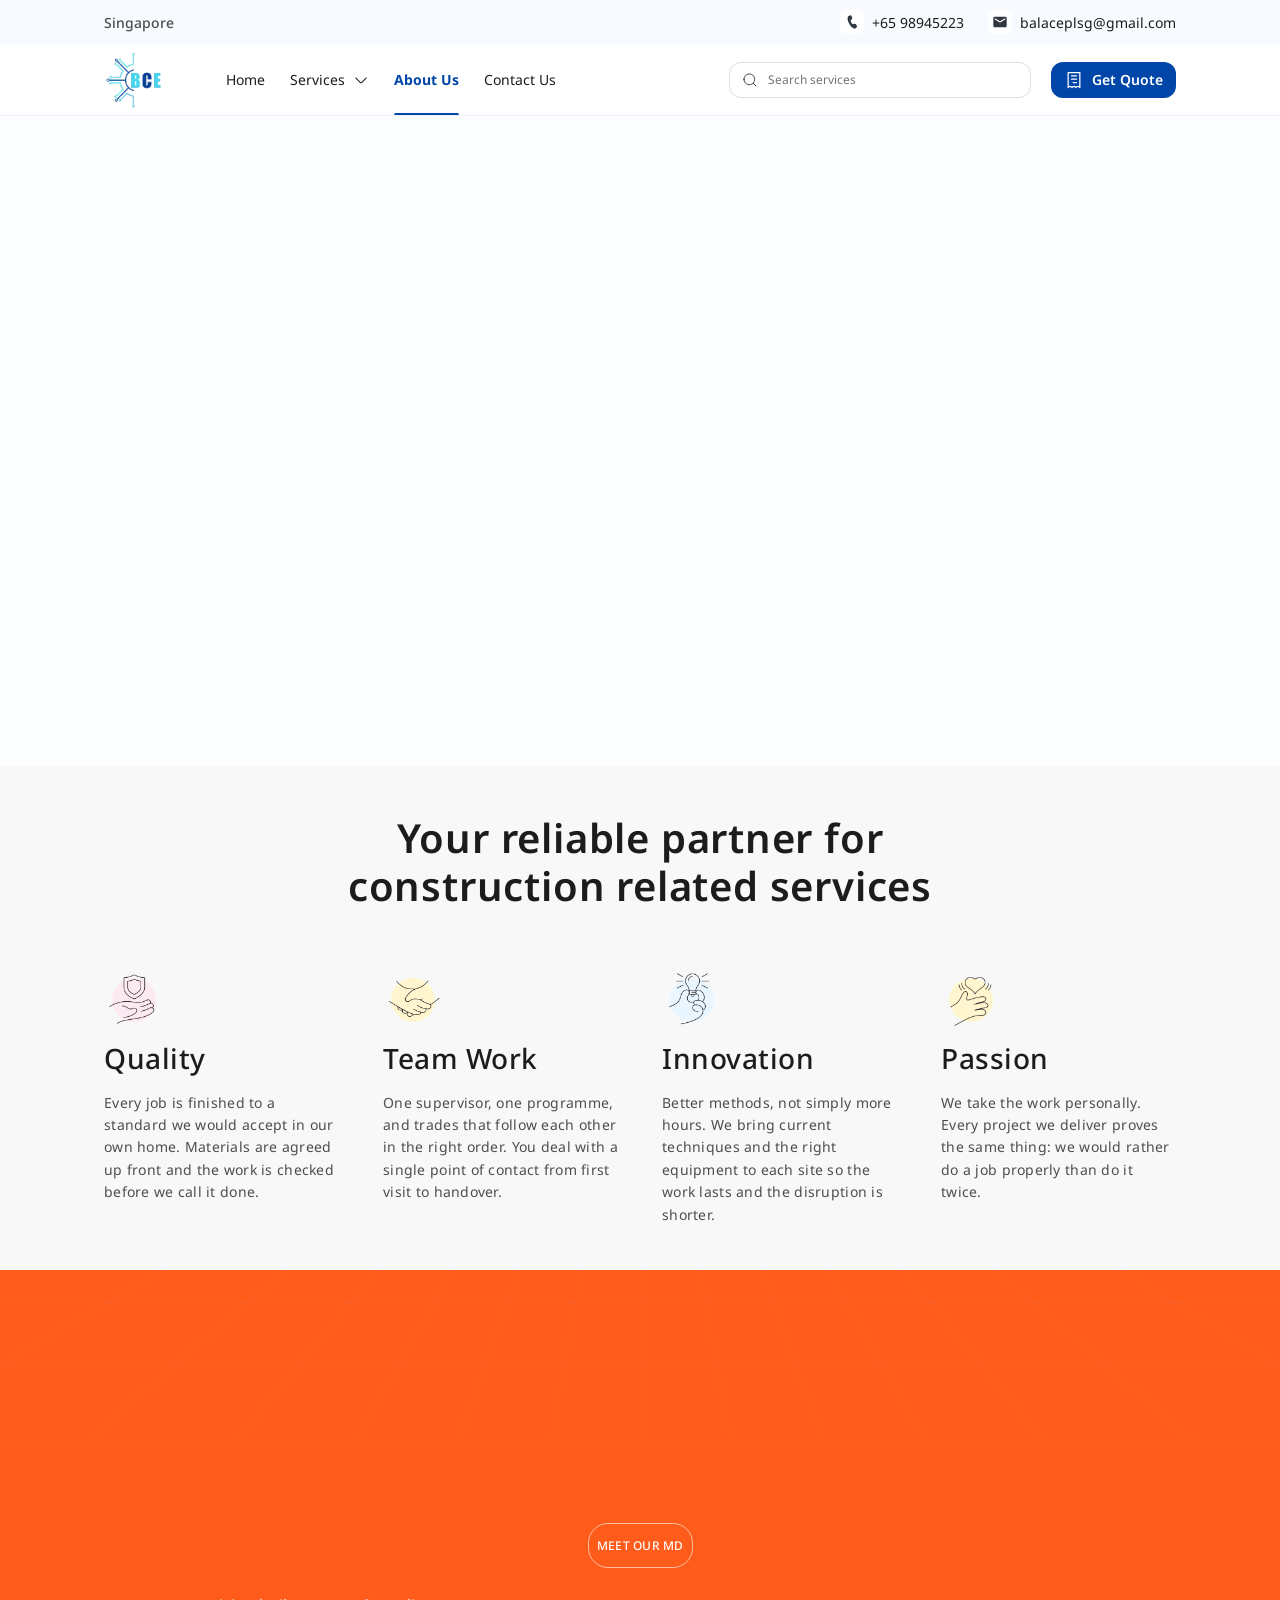
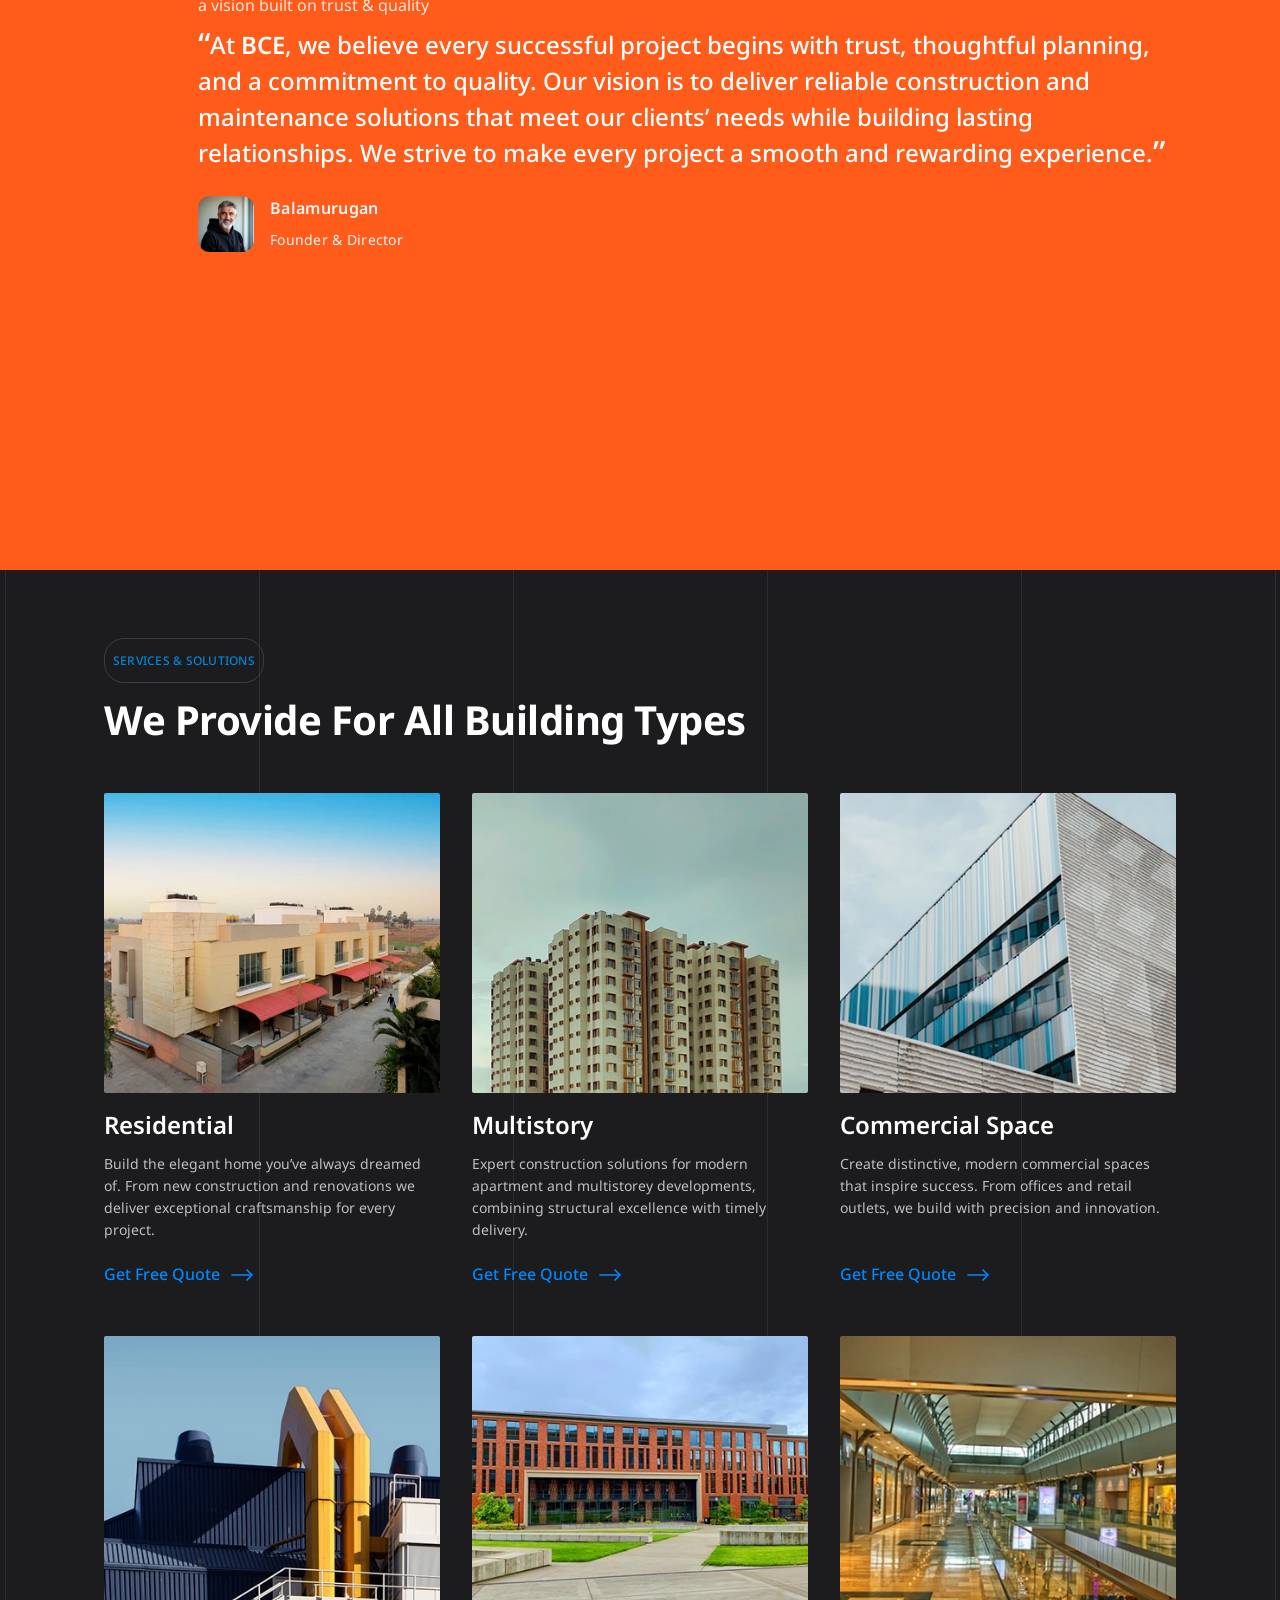
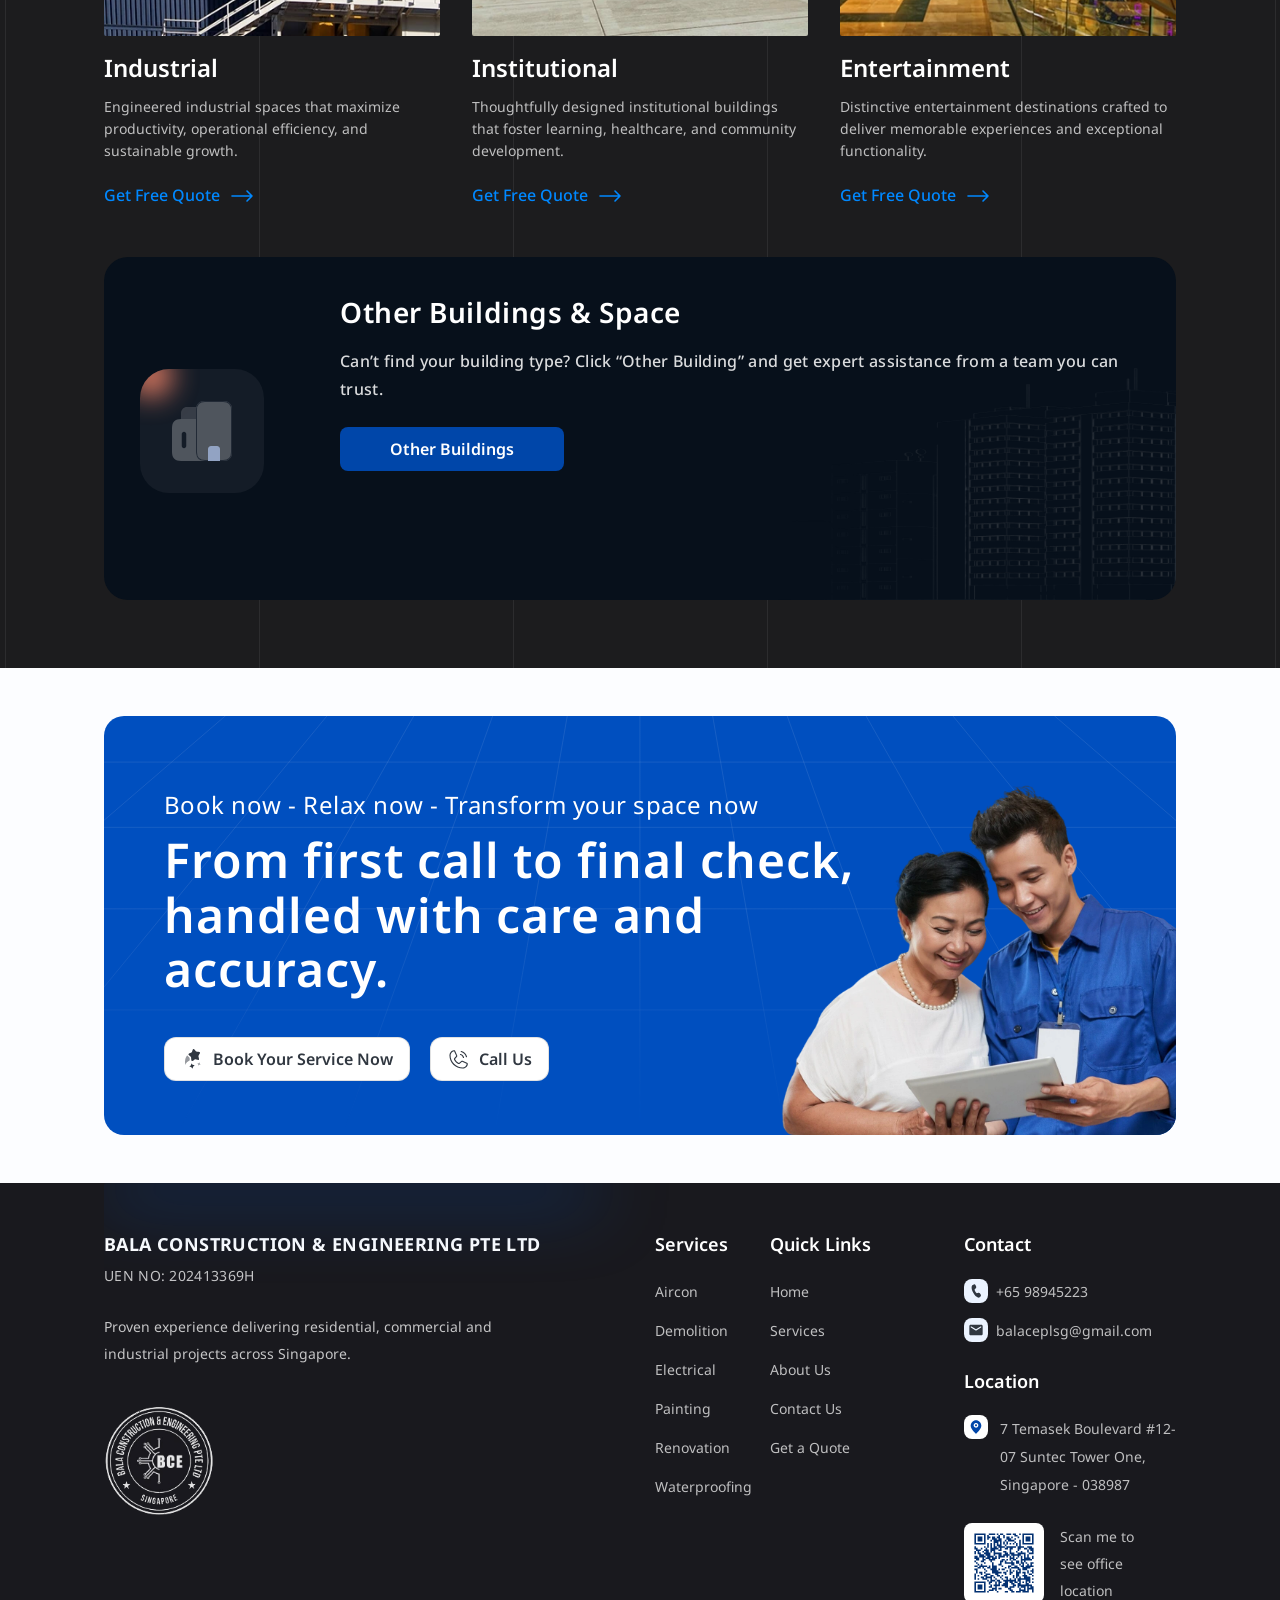
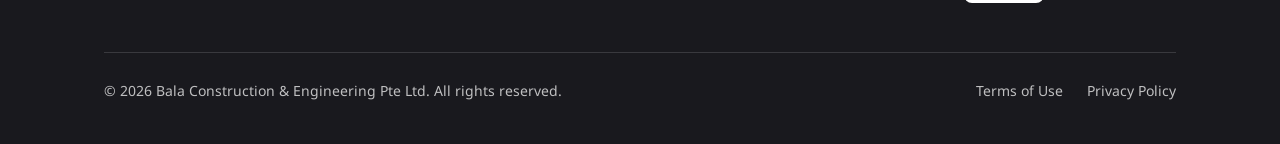
==== commit c584dc7a: "Remove year count from copy, fix founder block and background grids Copy - Replace every "4+ years" " ====
--- a/BCE Website Hub/about.html
+++ b/BCE Website Hub/about.html
@@ -4,7 +4,7 @@
 <meta charset="utf-8">
 <meta name="viewport" content="width=device-width, initial-scale=1">
 <title>About Us — Bala Construction &amp; Engineering Pte Ltd</title>
-<meta name="description" content="4+ years of construction and renovation experience in Singapore. Meet the team behind Bala Construction &amp; Engineering, our values and recent work.">
+<meta name="description" content="Proven construction and renovation experience in Singapore. Meet the team behind Bala Construction &amp; Engineering, our values and recent work.">
 <link rel="icon" href="favicon.ico" sizes="any">
 <link rel="icon" type="image/png" sizes="32x32" href="images/brand/favicon-32.png?v=3">
 <link rel="apple-touch-icon" sizes="180x180" href="images/brand/favicon-180.png?v=3">
@@ -53,7 +53,7 @@
           The Team Behind Bala Construction &amp; Engineering
         </h1>
         <p class="section-lead">
-          4+ years of hands-on experience across residential, commercial and industrial projects
+          Proven experience across residential, commercial and industrial projects
           in Singapore — delivering construction and renovation work that is safe, on schedule and
           built to last.
         </p>
--- a/BCE Website Hub/css/base.css
+++ b/BCE Website Hub/css/base.css
@@ -74,9 +74,13 @@
 
 /* --------------------------------------------------------------------------
    Background grid rules
-   The design runs six vertical lines behind several sections, starting at 84px
+   The design runs six vertical lines behind several sections, starting at 85px
    on a 254px pitch (Figma lines at 85 / 339 / 593 / 847 / 1101 / 1355 against
    the 1440 frame). Add `has-grid` to any section to pick them up.
+
+   The lines are drawn on a 1440 frame centred in the viewport, the same frame
+   the .container sits in, so they keep their place against the content at any
+   width and meet the dashed lines of the service hero (.service-hero__grid).
    -------------------------------------------------------------------------- */
 .has-grid { position: relative; }
 .has-grid > * { position: relative; }
@@ -85,10 +89,13 @@
   position: absolute; inset: 0;
   background-image: repeating-linear-gradient(
     90deg,
-    transparent 0 84px,
-    var(--grid-line) 84px 85px,
-    transparent 85px 254px
+    transparent 0 85px,
+    var(--grid-line) 85px 86px,
+    transparent 86px 254px
   );
+  background-size: 1440px 100%;
+  background-position: center top;
+  background-repeat: no-repeat;
   pointer-events: none;
 }
 .has-grid--dark::before,
--- a/BCE Website Hub/css/components.css
+++ b/BCE Website Hub/css/components.css
@@ -1047,7 +1047,7 @@
 /* Narrow enough to break over three lines, which keeps the brand column a
    readable measure instead of one long ribbon across the footer. */
 .footer-blurb {
-  margin-top: var(--sp-6); max-width: 300px;
+  margin-top: var(--sp-6); max-width: 400px;   /* blurb sets on two lines */
   font-size: var(--fs-sm); font-weight: 400; line-height: 27px;
   color: rgba(255, 255, 255, .75);
 }
--- a/BCE Website Hub/css/sections.css
+++ b/BCE Website Hub/css/sections.css
@@ -409,9 +409,20 @@
   color: var(--white);
   isolation: isolate;
 }
+/* The floor's horizon stays 175px above the banner, and the grid is scaled
+   (at its own ratio, so the perspective holds) until its front edge reaches
+   the banner's bottom. Centred, it then covers the full width at every height.
+   max-width: none lifts the global img cap, which had cut it to the left half. */
 .cta-banner__grid {
-  position: absolute; left: -42%; top: -175px;
-  width: 184%; height: 365px;
+  position: absolute; left: 50%; top: -175px;
+  height: calc(100% + 175px); width: auto; max-width: none;
+  aspect-ratio: 2266.89 / 365.5;
+  transform: translateX(-50%);
+  /* The first three rows inside the banner stay solid; the rows below fade
+     out. 61.9% is the SVG's third-row line (y 226.35 of 365.5), so the stop
+     tracks the rows at any banner height. */
+  -webkit-mask-image: linear-gradient(to bottom, #000 61.9%, transparent 100%);
+          mask-image: linear-gradient(to bottom, #000 61.9%, transparent 100%);
   opacity: .9;
   pointer-events: none;
   z-index: 0;
@@ -662,10 +673,14 @@
   background: rgba(28, 28, 30, .9);
   backdrop-filter: blur(2.5px);
 }
+/* Held at the 1440 design width and centred, never stretched to the viewport,
+   so its lines meet the `has-grid` lines of the founder band below. The SVG
+   uses preserveAspectRatio="none", so only its height follows the hero. */
 .service-hero__grid {
-  position: absolute; inset: 0;
-  width: 100%; height: 100%;
-  object-fit: cover;
+  position: absolute; top: 0; bottom: 0; left: 50%;
+  width: 1440px; max-width: none; height: 100%;
+  transform: translateX(-50%);
+  object-fit: fill;
   pointer-events: none;
   opacity: .9;
 }
@@ -808,9 +823,11 @@
   font-size: var(--fs-body); font-weight: 600;
   letter-spacing: .32px; color: var(--text-2);
 }
+/* One step below the name so it reads as a caption, held on one line. */
 .founder__role {
-  font-size: var(--fs-body); font-weight: 400;
-  letter-spacing: .32px; color: var(--text-2);
+  font-size: var(--fs-sm); font-weight: 400;
+  letter-spacing: .28px; color: var(--text-2);
+  white-space: nowrap;
 }
 /* 44px headline, with the service name picked out in blue. */
 .founder__quote {
@@ -951,6 +968,7 @@
 .md__grid {
   position: absolute; top: -193px; left: 50%;
   width: 2267px; margin-left: -1133px;
+  max-width: none;   /* the global img cap had shrunk it to the band width, off centre */
   pointer-events: none; opacity: .5;
 }
 .md { position: relative; z-index: 1; display: flex; flex-direction: column; align-items: flex-start; }
@@ -972,7 +990,7 @@
 .md__photo { width: 56px; height: 56px; flex: none; border-radius: var(--r-md); object-fit: cover; }
 .md__person figcaption { display: flex; flex-direction: column; gap: var(--sp-1); color: #f6f6f6; }
 .md__name { font-size: var(--fs-body); font-weight: 600; letter-spacing: .32px; }
-.md__role { font-size: var(--fs-body); font-weight: 400; letter-spacing: .32px; }
+.md__role { font-size: var(--fs-sm); font-weight: 400; letter-spacing: .28px; white-space: nowrap; }
 
 /* --------------------------------------------------------------------------
    Full-viewport band
--- a/BCE Website Hub/css/responsive.css
+++ b/BCE Website Hub/css/responsive.css
@@ -49,7 +49,8 @@
   .service-hero__lead { margin-top: var(--sp-12); }
 
   .founder-band { padding-block: var(--sp-20); }
-  .founder { grid-template-columns: 180px 1fr; gap: var(--sp-16); }
+  /* 204 holds "Founder & Director" on one line beside the avatar. */
+  .founder { grid-template-columns: 204px 1fr; gap: var(--sp-16); }
   .founder__quote { font-size: 36px; }
   .provide__grid { grid-template-columns: repeat(2, 1fr); }
   .provide { min-height: 0; padding-bottom: 180px; }
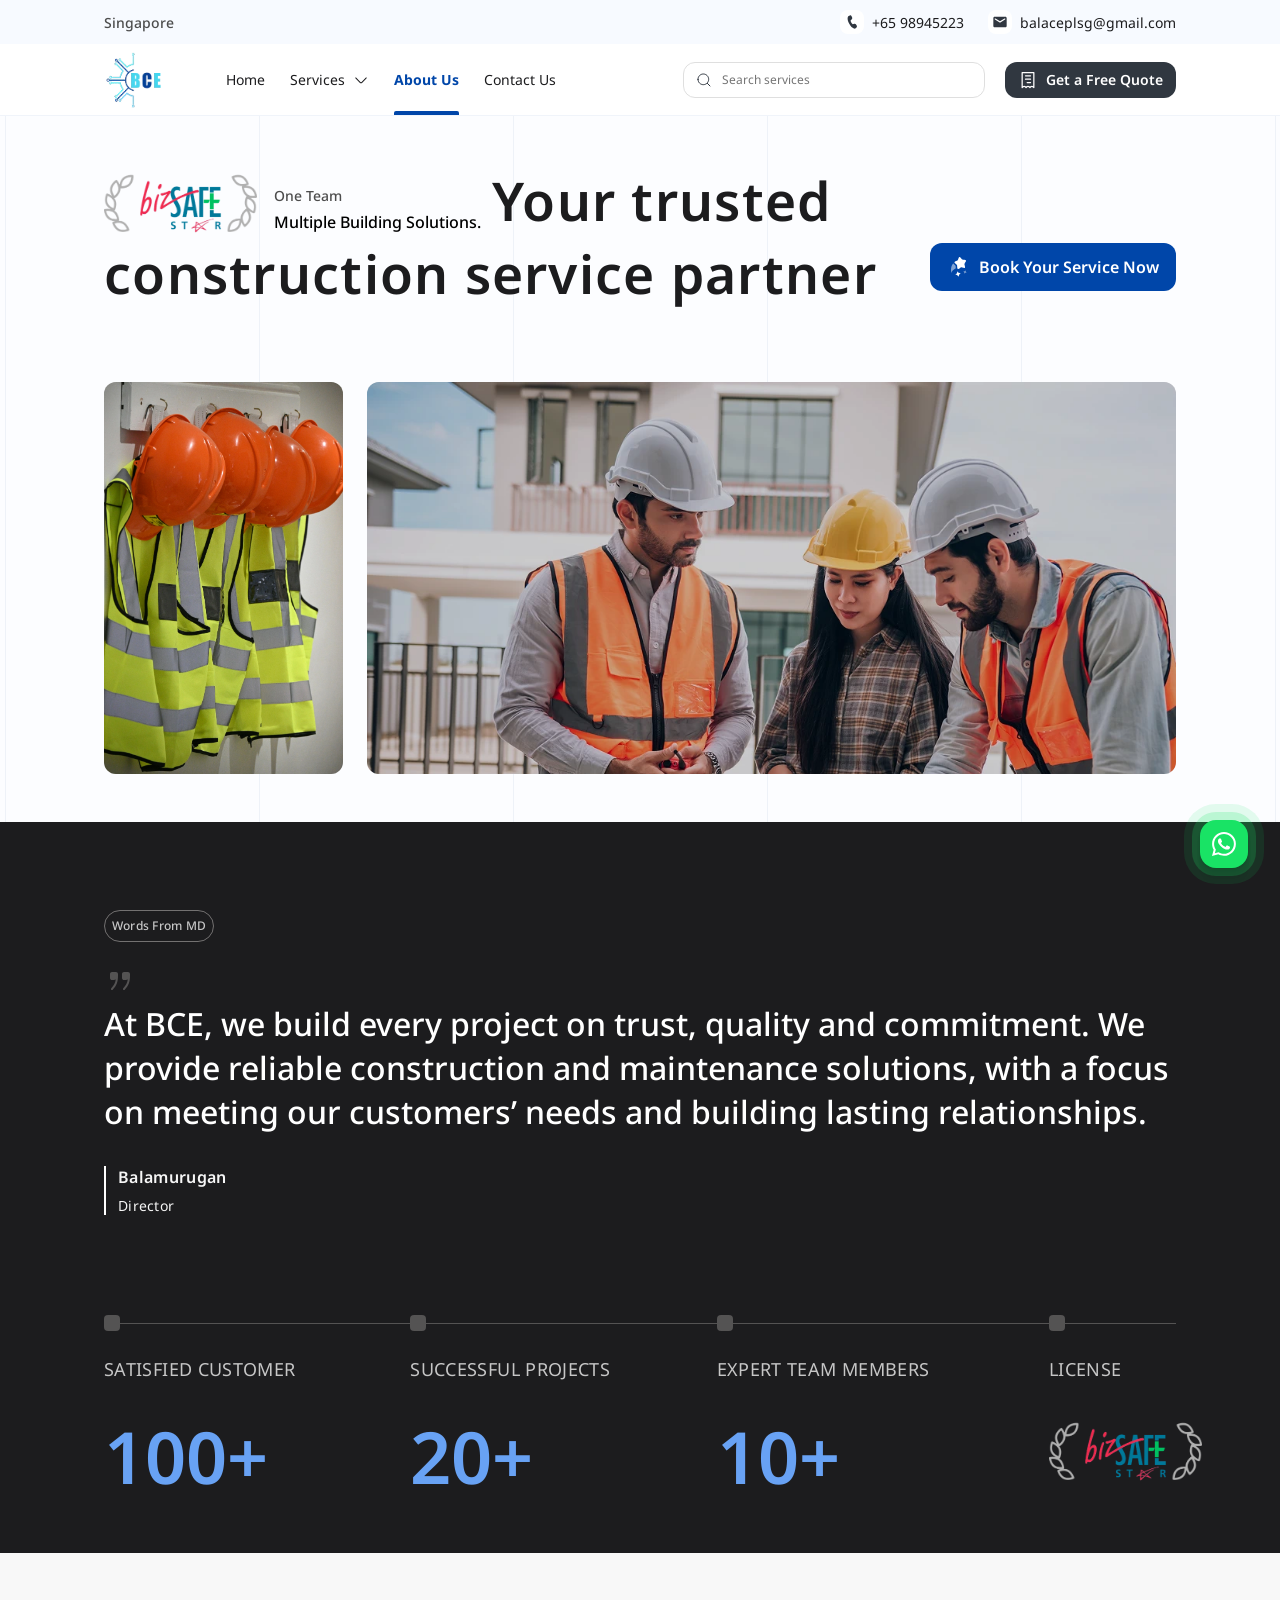
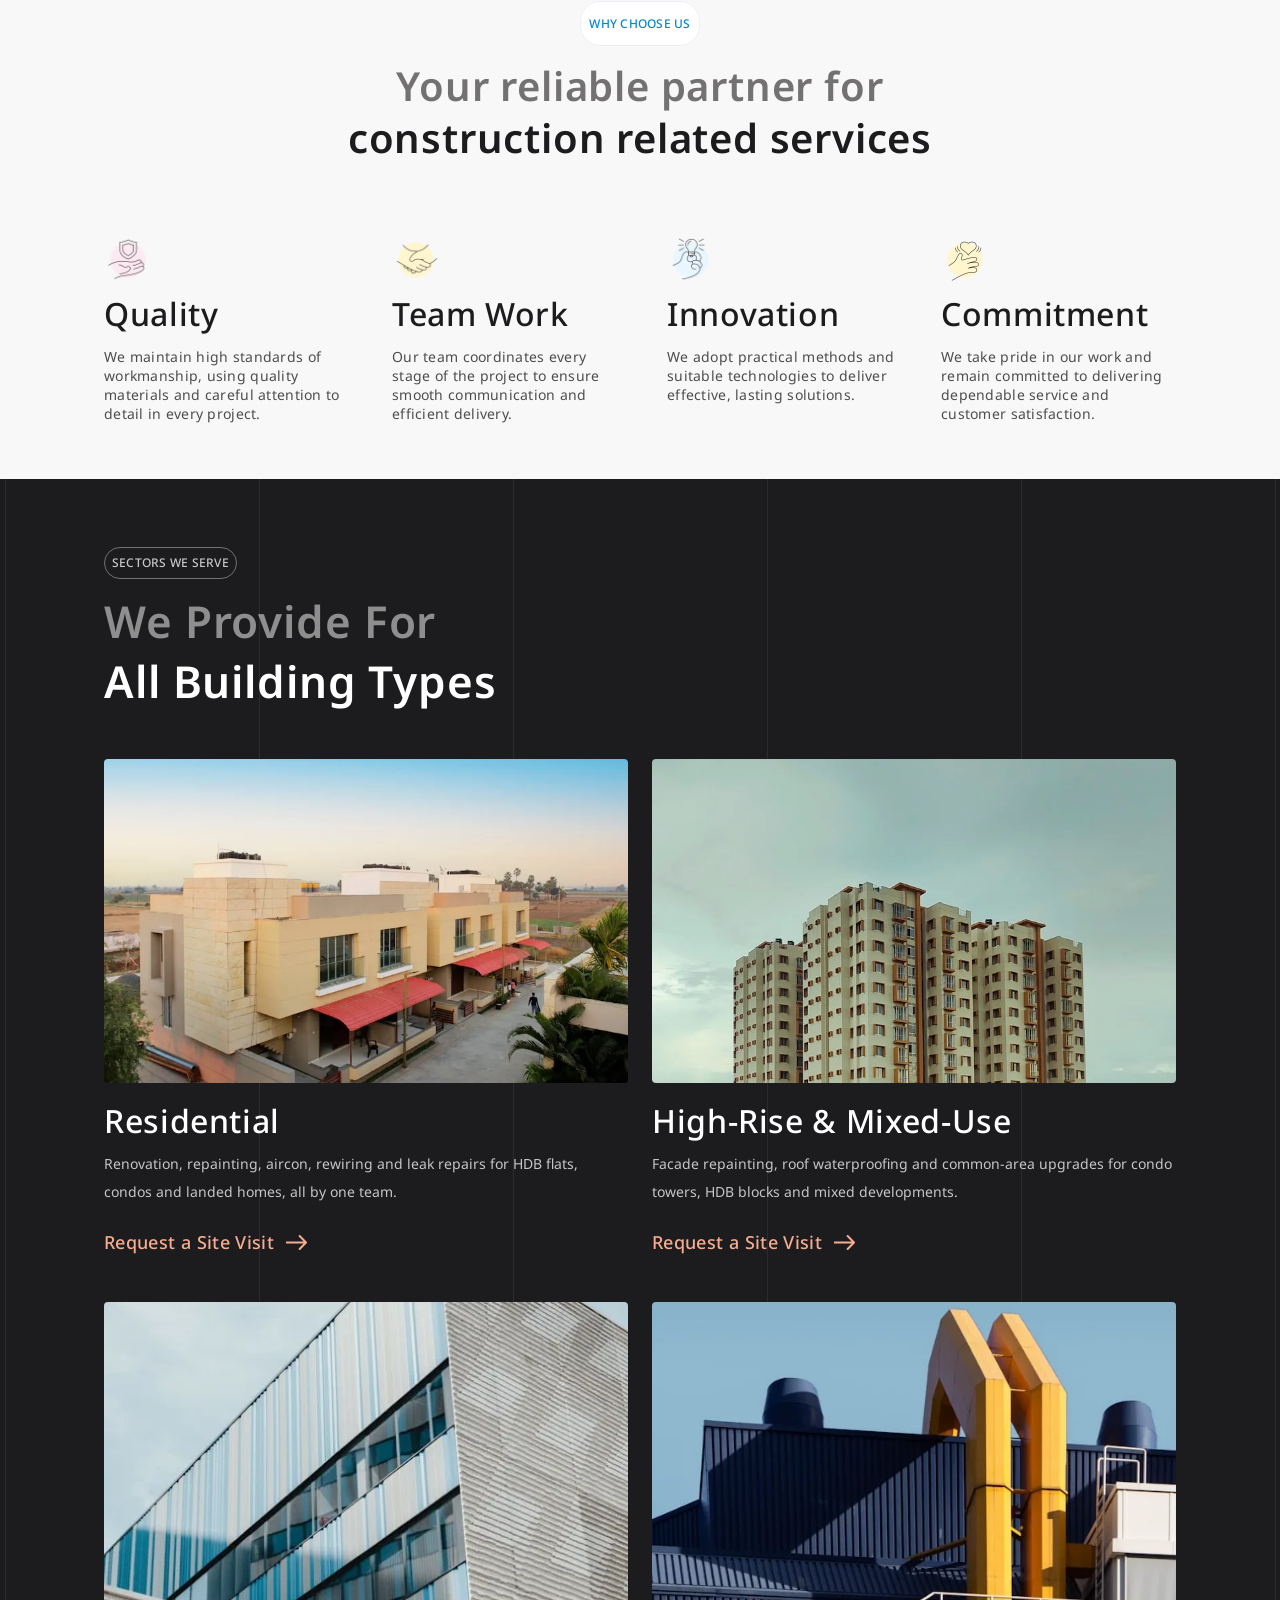
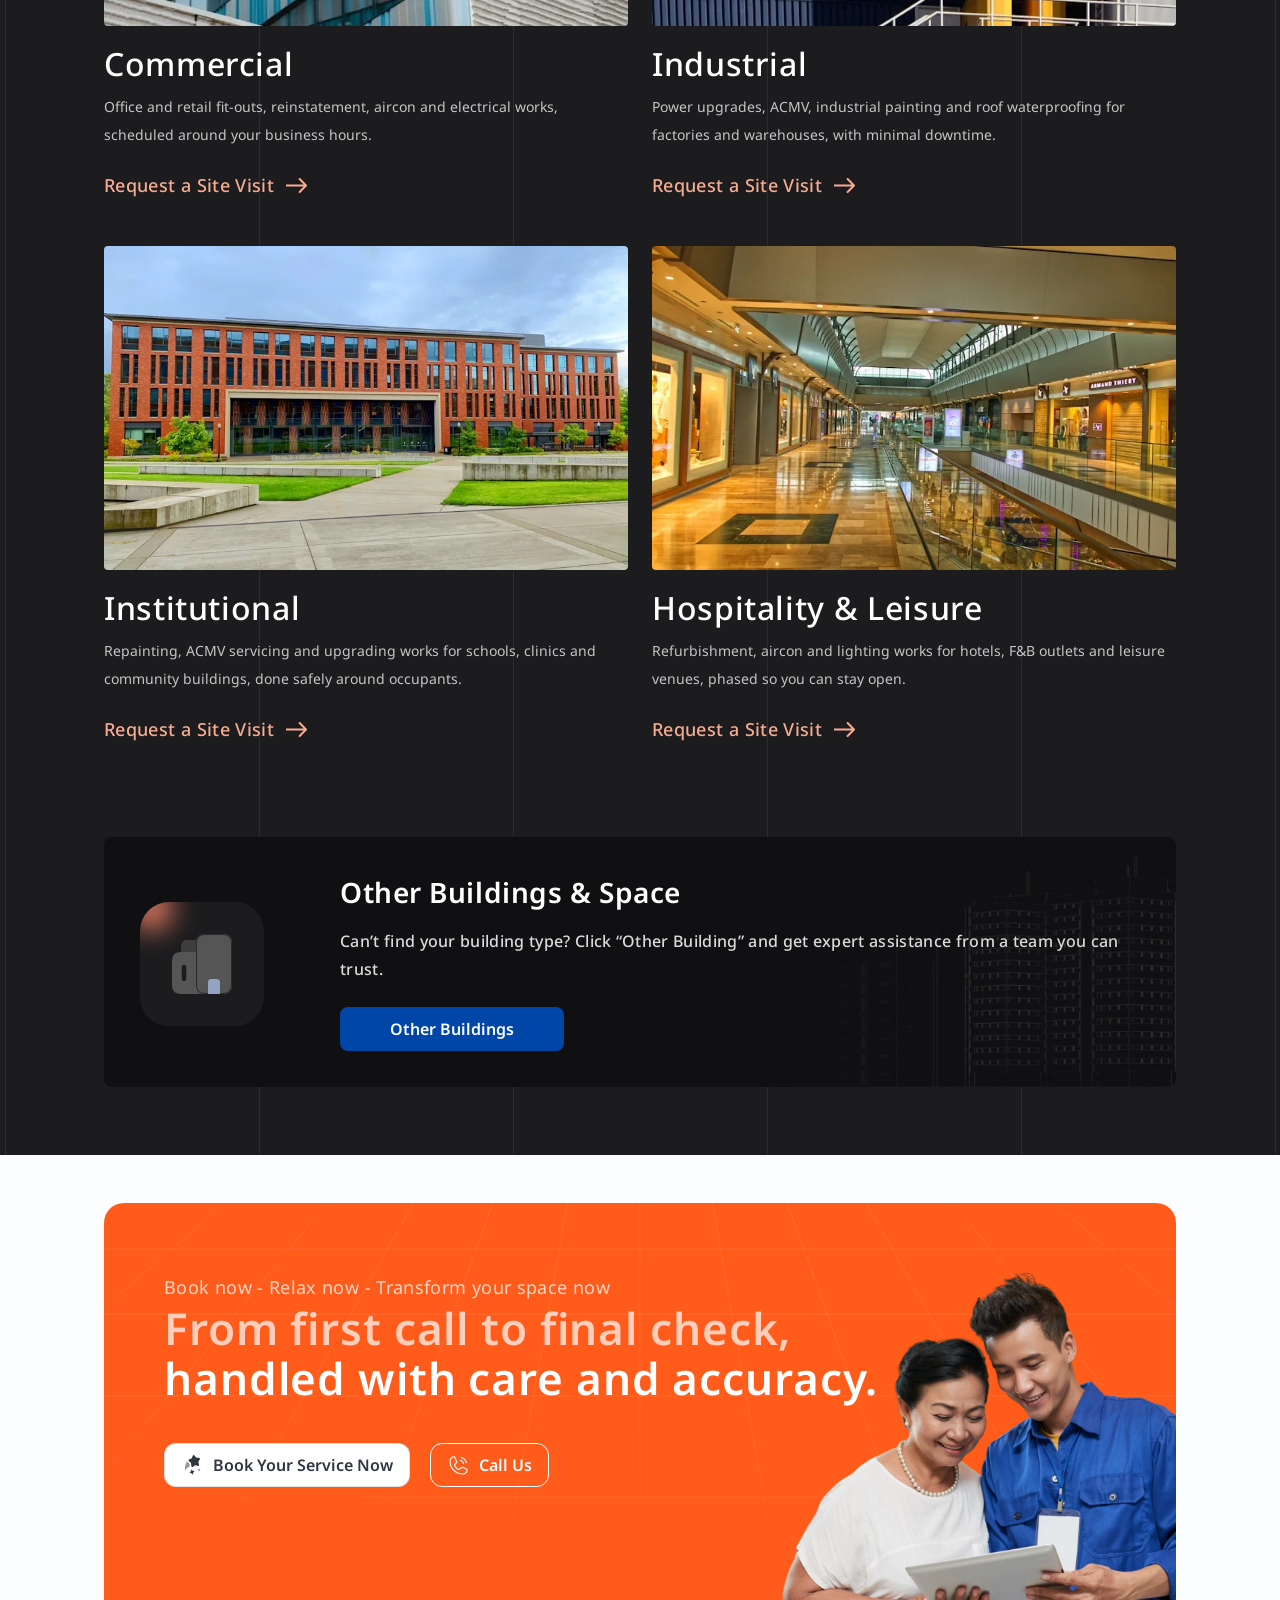
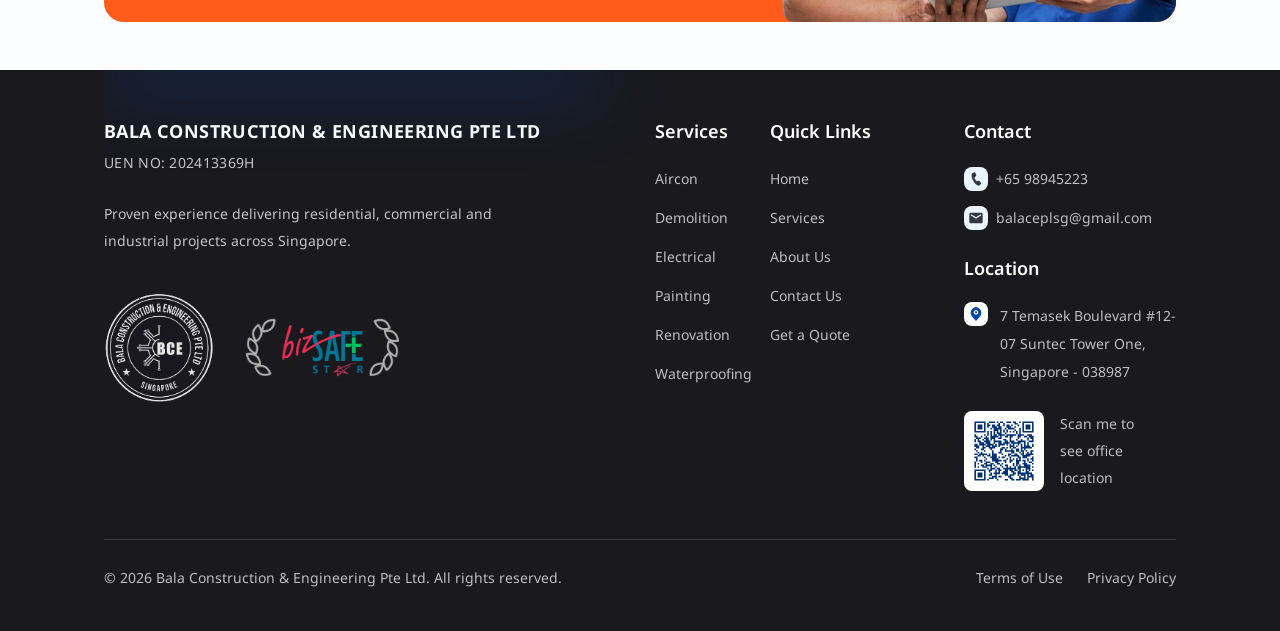
==== commit 2f3be190: "Rebuild service hero and contact form, add service badge and WhatsApp chat Service page - One-column" ====
--- a/BCE Website Hub/about.html
+++ b/BCE Website Hub/about.html
@@ -37,61 +37,64 @@
 
 <main id="main">
 
-  <!-- ===== About ======================================================== -->
-  <section class="section">
-    <div class="container about">
-      <div class="collage" data-reveal="left">
-        <figure class="collage__item collage__item--a"><img src="images/about/collage-1-crew.webp" alt="Safety equipment ready for the crew" loading="lazy"></figure>
-        <figure class="collage__item collage__item--b"><img src="images/about/collage-2-site.webp" alt="Site works in progress" loading="lazy"></figure>
-        <figure class="collage__item collage__item--c"><img src="images/about/collage-3-worker.webp" alt="Worker on a reinforced structure" loading="lazy"></figure>
-        <figure class="collage__item collage__item--d"><img src="images/about/collage-4-gloves.webp" alt="Protective gloves" loading="lazy"></figure>
+  <!-- ===== Hero (Figma 665:1421) ======================================== -->
+  <!-- The bizSAFE line sits in the indent of the title's first line, as in
+       the design; below 1024px it moves above the title instead. -->
+  <section class="about-hero has-grid" aria-labelledby="about-hero-title">
+    <div class="container">
+      <div class="about-hero__head">
+        <div class="about-hero__heading" data-reveal>
+          <p class="about-hero__badge">
+            <img src="images/brand/bizsafe-wreath.webp" alt="bizSAFE STAR certified" width="153" height="64">
+            <span class="about-hero__tagline">
+              <span class="about-hero__team">One Team</span>
+              <span class="about-hero__solutions">Multiple Building Solutions.</span>
+            </span>
+          </p>
+          <h1 class="about-hero__title" id="about-hero-title">
+            Your trusted<br>construction service partner
+          </h1>
+        </div>
+        <a class="btn btn--brand about-hero__cta" href="contact.html" data-reveal style="--reveal-delay:120ms">
+          <span class="btn__icon" data-icon="star-fall"></span>
+          <span>Book Your Service Now</span>
+        </a>
       </div>
 
-      <div data-reveal="right">
-        <span class="eyebrow">About Us</span>
-        <h1 class="section-title section-title--md" style="margin-top:16px">
-          The Team Behind Bala Construction &amp; Engineering
-        </h1>
-        <p class="section-lead">
-          Proven experience across residential, commercial and industrial projects
-          in Singapore — delivering construction and renovation work that is safe, on schedule and
-          built to last.
-        </p>
-        <p class="section-lead">
-          From a single room to a full fit-out, the same team handles the programme end to end:
-          one supervisor, an agreed scope, and a written quote you are held to — not a moving target.
-        </p>
-
-        <div class="about__stats">
-          <div class="stat"><p class="stat__value" data-count="100">100+</p><p class="stat__label">Satisfied Customers</p></div>
-          <div class="stat"><p class="stat__value" data-count="20">20+</p><p class="stat__label">Successful Projects</p></div>
-          <div class="stat"><p class="stat__value" data-count="10">10+</p><p class="stat__label">Expert Team Members</p></div>
-        </div>
-
-        <div class="about__actions">
-          <a class="btn btn--primary" href="contact.html">
-            <span class="btn__icon" data-icon="star-fall"></span>
-            <span>Book Your Service Now</span>
-          </a>
-          <a class="btn btn--outline" href="tel:+6598945223">
-            <span class="btn__icon" data-icon="phone-call"></span>
-            <span>Call Us</span>
-          </a>
-        </div>
+      <div class="about-hero__photos">
+        <figure class="about-hero__photo" data-reveal>
+          <img src="images/about/collage-1-crew.webp" alt="Hard hats and safety vests ready for the crew">
+        </figure>
+        <figure class="about-hero__photo" data-reveal style="--reveal-delay:90ms">
+          <img src="images/misc/process-team.webp" alt="BCE engineers reviewing plans on site">
+        </figure>
       </div>
     </div>
   </section>
 
-  <!-- ===== Your reliable partner (Figma 437:1221) ======================= -->
-  <section class="values-band">
+  <!-- ===== Words from the MD (Figma 437:1464) ============================ -->
+  <section class="md-words" aria-labelledby="md-words-title">
     <div class="container">
-      <h2 class="values-band__title" data-reveal>Your reliable partner for construction related services</h2>
-      <div class="value-grid" data-render="values"></div>
+      <h2 class="chip-dark" id="md-words-title" data-reveal>Words From MD</h2>
+      <img class="md-words__mark" src="images/icons/quote-dark.svg" alt="" width="32" height="32" data-reveal>
+      <figure class="md-words__body" data-render="md-words" data-reveal></figure>
+      <ul class="facts facts--dark" data-render="facts" data-reveal></ul>
     </div>
   </section>
 
-  <!-- ===== Meet our MD (Figma 437:1464) ================================= -->
-  <section class="md-band" data-render="founder-band"></section>
+  <!-- ===== Why choose us (Figma 684:1529) ================================
+       The same band as the service pages, from the same data. -->
+  <section class="why" aria-labelledby="about-why-title">
+    <div class="container">
+      <div class="why__head" data-reveal>
+        <span class="eyebrow">Why choose us</span>
+        <h2 class="why__title" id="about-why-title">
+          <span class="title-lead">Your reliable partner for</span> construction related services
+        </h2>
+      </div>
+      <div class="why__grid" data-render="why-choose"></div>
+    </div>
+  </section>
 
   <!-- ===== Building types (dark) =======================================
        Same section as the home page, rendered from the same data and markup
@@ -101,11 +104,11 @@
   <section class="section section--dark has-grid">
     <div class="container">
       <div class="section-head" data-reveal>
-        <span class="eyebrow">Services &amp; Solutions</span>
-        <h2 class="section-title">We Provide For All Building Types</h2>
+        <span class="eyebrow">Sectors We Serve</span>
+        <h2 class="section-title"><span class="title-lead">We Provide For</span> All Building Types</h2>
       </div>
 
-      <div class="grid-3" data-render="building-types"></div>
+      <div class="type-grid" data-render="building-types"></div>
 
       <div class="other-buildings" data-reveal>
         <img class="other-buildings__skyline" src="images/misc/ob-skyline.webp" alt="" aria-hidden="true">
--- a/BCE Website Hub/css/tokens.css
+++ b/BCE Website Hub/css/tokens.css
@@ -23,6 +23,17 @@
   --text-heading-alt:   #1e1f24;  /* About Us headline */
   --text-on-dark:       #ffffff;
   --text-on-dark-muted: rgba(255, 255, 255, .72);
+  /* Two-tone section titles (Figma 715:3658): the first line is the quiet
+     lead-in - grey on light sections, white at half strength on dark. */
+  --title-lead:         var(--text-3);
+  --title-lead-on-dark: rgba(255, 255, 255, .5);
+  --sector-link:        #f5ac90;  /* "Request a Site Visit" on the dark cards  715:3668 */
+
+  /* ---- WhatsApp float (Figma 626:2979) -------------------------------- */
+  --wa-green:           #19e365;
+  --wa-halo:            rgba(25, 227, 101, .2);
+  --wa-shadow:          0 15px 6px rgba(0, 0, 0, .01), 0 8px 5px rgba(0, 0, 0, .03),
+                        0 4px 4px rgba(0, 0, 0, .05), 0 1px 2px rgba(0, 0, 0, .06);
 
   /* ---- Surfaces ------------------------------------------------------- */
   --bg-1:               #fcfdff;  /* [figma] Bg color 1 — page ground */
@@ -69,6 +80,7 @@
   --fs-hero:      64px;   --lh-hero:      88px;   --ls-hero:    1.28px;
   --fs-hero-sub:  32px;   --lh-hero-sub:  36px;
   --fs-h2:        40px;   --lh-h2:        50px;
+  --fs-title:     44px;   /* section titles, Figma 715:3658 */
   --fs-h3:        34px;   --lh-h3:        44px;
   --fs-card:      32px;   --lh-card:      42px;   /* service card title */
   --fs-stat:      36px;
@@ -84,6 +96,27 @@
   /* About page bands (Figma 437:1151) */
   --values-bg:  #f8f8f8;   /* "Your reliable partner"  437:1221 */
   --md-orange:  #ff5b1b;   /* "Meet our MD"            437:1464 */
+
+  /* Review cards (Figma 616:2590 home strip, 599:1511 Recent Work) */
+  --reviews-bg:    #f8f8f8;
+  --review-line:   #f0f2f5;   /* card border */
+  --review-avatar: #7ea3db;
+  --rating-on:     #ffaf04;
+  --rating-off:    #e6e9ee;
+  --tile-bg:       #f0f4fa;   /* Get in Touch icon tiles (197:2134) */
+
+  /* Home FAQ (Figma 495:1320) and Contact Us (136:2055) */
+  --faq-bg:         #fcf5f2;  /* warm ground behind the skyline */
+  --stroke-divider: #e2ebf8;  /* rules between the contact lines */
+
+  /* Service page (Figma 1:958) */
+  --subsvc-blue:     #0152c4;  /* active "Homes" pill                   606:2051 */
+  --teal:            #047793;  /* commercial accent: pill, row hover    609:2189 */
+  --subsvc-line:     #e1e5eb;  /* rule under each sub-service row       609:2171 */
+  --subsvc-tab-line: #dce0e5;  /* idle pill outline                     609:2180 */
+  --steps-orange:    #ff5b1b;  /* How it works: lit step, rail fill     599:1405 */
+  --steps-line:      #f5d5c8;  /* How it works: rail                    599:1433 */
+  --steps-dot:       #f5eeeb;  /* How it works: unlit square            599:1433 */
 
   /* Loading overlay */
   --progress-green: #16a34a;
@@ -118,6 +151,8 @@
   /* ---- Motion ---------------------------------------------------------- */
   --ease:        cubic-bezier(.22, .61, .36, 1);
   --ease-out:    cubic-bezier(.16, 1, .3, 1);
+  /* On-screen movement that both starts and settles in view (wipes, slides). */
+  --ease-in-out: cubic-bezier(.77, 0, .175, 1);
   --dur-fast:    140ms;
   --dur:         240ms;
   --dur-slow:    420ms;
--- a/BCE Website Hub/css/base.css
+++ b/BCE Website Hub/css/base.css
@@ -18,6 +18,9 @@
   font-size: var(--fs-body);
   line-height: var(--lh-body);
   -webkit-font-smoothing: antialiased;
+  /* Propagates to the viewport. Keep it `hidden` on body only: `clip` on html
+     or body stops IntersectionObserver firing in Chrome, so nothing with
+     data-reveal would ever appear. Real overflow must be fixed at the source. */
   overflow-x: hidden;
 }
 
@@ -68,7 +71,7 @@
 
 .section { padding-block: var(--section-pad-y); }
 .section--tint { background: var(--bg-2); }
-.section--dark { background: var(--bg-dark); color: var(--text-on-dark); }
+.section--dark { background: var(--bg-dark); color: var(--text-on-dark); --title-lead: var(--title-lead-on-dark); }
 .section--dark .section-title { color: var(--text-on-dark); }
 .section--dark .section-lead { color: var(--text-on-dark-muted); }
 
@@ -118,16 +121,44 @@
   color: var(--brand-eyebrow);
   background: var(--white);
 }
-.section--dark .eyebrow { background: transparent; border-color: var(--stroke-on-dark); }
-
+/* On dark it is the outlined chip of Figma 715:3659: 32px tall (the stroke is
+   drawn inside the 8px padding, so 7 + 1), white at three-quarter strength. */
+.section--dark .eyebrow {
+  padding: 7px; line-height: 16px;
+  background: transparent; border-color: var(--text-3);
+  color: rgba(255, 255, 255, .75);
+}
+
+/* Outlined chip on the dark bands ("Our Recent Work", "Words From MD").
+   32px tall: Figma draws the stroke inside its 8px padding, so 7 + 1 here. */
+.chip-dark {
+  display: inline-flex; align-items: center;
+  padding: 7px;
+  border: 1px solid var(--text-3);
+  border-radius: var(--r-lg);
+  font-size: var(--fs-xs); line-height: 16px; font-weight: 500;
+  letter-spacing: .24px;
+  color: rgba(255, 255, 255, .75);
+}
+
+/* Figma 715:3658: 44px semibold, normal leading, +0.88px tracking - the same
+   cut as the newer bespoke titles (reviews, steps, work, about). */
 .section-title {
   margin-top: var(--sp-3);
-  font-size: var(--fs-h2);
-  line-height: var(--lh-h2);
-  font-weight: 700;
-  letter-spacing: -.5px;
+  font-size: var(--fs-title);
+  line-height: normal;
+  font-weight: 600;
+  letter-spacing: .88px;
   color: var(--text-1);
 }
+
+/* Two-line section titles. Every h2 section title opens with a quieter
+   lead-in on its own line and lands the point on the second:
+     <h2 class="section-title"><span class="title-lead">We Provide For</span>
+       All Building Types</h2>
+   The lead-in takes --title-lead, which dark sections switch to white at
+   half strength. */
+.title-lead { display: block; color: var(--title-lead); }
 .section-title--md { font-size: var(--fs-h3); line-height: var(--lh-h3); font-weight: 500; }
 
 .section-lead {
--- a/BCE Website Hub/css/components.css
+++ b/BCE Website Hub/css/components.css
@@ -91,9 +91,28 @@
   color: var(--white);
   letter-spacing: .5px;
   text-transform: uppercase;
+  /* + opacity, so the button eases on when the last field is filled */
+  transition:
+    background-color var(--dur) var(--ease),
+    transform var(--dur) var(--ease),
+    box-shadow var(--dur) var(--ease),
+    opacity var(--dur) var(--ease-out);
 }
 .btn--submit:hover { background: var(--brand-1); }
-.btn--submit:disabled { opacity: .6; cursor: not-allowed; transform: none; box-shadow: none; }
+/* Held until every field is filled (js/forms.js). It fades rather than turning
+   grey, so it still reads as the form's action, just not available yet. */
+.btn--submit:disabled,
+.btn--submit:disabled:hover {
+  background: var(--brand-2);
+  opacity: .45;
+  cursor: not-allowed;
+  transform: none;
+  box-shadow: none;
+}
+
+/* White on a coloured card — FAQ "Submit Your Query" (Figma 517:1402) */
+.btn--light { height: 44px; background: var(--white); color: var(--cta-fill); }
+.btn--light:hover { background: var(--cta-fill); color: var(--white); }
 
 /* Neutral — modal "Close" */
 .btn--ghost { background: var(--white); color: var(--text-1); border-color: var(--stroke-field); }
@@ -205,7 +224,7 @@
   content: "";
   position: absolute;
   left: 0; right: 0; bottom: 0;
-  height: 2px;
+  height: 4px;
   background: var(--brand-1);
   border-radius: 2px 2px 0 0;
   transform: scaleX(0);
@@ -362,12 +381,43 @@
   box-shadow: -8px 0 32px rgba(0, 0, 0, .16);
   padding: var(--sp-6);
   transform: translateX(100%);
-  transition: transform var(--dur-slow) var(--ease-out);
+  /* Hidden while closed, after the slide-out finishes: otherwise its shadow
+     bleeds onto the page edge, iOS can count it toward page width, and its
+     links stay reachable by keyboard while off screen. */
+  visibility: hidden;
+  transition: transform var(--dur-slow) var(--ease-out), visibility 0s linear var(--dur-slow);
   z-index: 150;
   overflow-y: auto;
+  overscroll-behavior: contain;
   display: none;
 }
-.mobile-drawer.is-open { transform: translateX(0); }
+.mobile-drawer.is-open {
+  transform: translateX(0);
+  visibility: visible;
+  transition: transform var(--dur-slow) var(--ease-out), visibility 0s;
+}
+/* Close row: pinned to the top while the link list scrolls. The negative
+   margins pull it over the drawer's padding so its white band runs edge to
+   edge; links then start below it. */
+.mobile-drawer__head {
+  position: sticky; top: calc(var(--sp-6) * -1); z-index: 1;
+  display: flex; justify-content: flex-end;
+  margin: calc(var(--sp-6) * -1) calc(var(--sp-6) * -1) var(--sp-2);
+  padding: var(--sp-3) var(--sp-3) 0;
+  background: var(--white);
+}
+.mobile-drawer__close {
+  display: grid; place-items: center;
+  width: 44px; height: 44px;              /* comfortable touch target */
+  border-radius: var(--r-sm);
+  transition: background-color var(--dur) var(--ease), transform 160ms var(--ease-out);
+}
+.mobile-drawer__close img { width: 28px; height: 28px; }
+.mobile-drawer__close:active { transform: scale(.94); }
+.mobile-drawer__close:focus-visible { outline: 2px solid var(--brand-1); outline-offset: 2px; }
+@media (hover: hover) and (pointer: fine) {
+  .mobile-drawer__close:hover { background: var(--bg-2); }
+}
 .mobile-drawer__section + .mobile-drawer__section { margin-top: var(--sp-6); }
 .mobile-drawer__link {
   display: block; padding: var(--sp-3) 0;
@@ -448,9 +498,13 @@
 .service-card__badge { color: var(--white); }
 .service-card__badge svg { width: 18px; height: 18px; }
 
+/* At rest the title sits 28px off the card's foot: the hidden buttons
+   (24px gap + 40px) wait below the edge, and the body rises to show them. */
 .service-card__body {
+  --card-reveal: calc(var(--sp-6) + 40px);
   position: absolute; inset: auto 0 0 0;
   padding: 28px;
+  transform: translateY(var(--card-reveal));
   transition: transform var(--dur-slow) var(--ease-out);
 }
 .service-card__title {
@@ -468,7 +522,8 @@
 }
 .service-card:hover .service-card__actions,
 .service-card:focus-within .service-card__actions { opacity: 1; transform: translateY(0); }
-.service-card:hover .service-card__body { transform: translateY(-4px); }
+.service-card:hover .service-card__body,
+.service-card:focus-within .service-card__body { transform: translateY(-4px); }
 
 /* Invisible link filling the card, so a click or tap anywhere opens the
    service page. It comes before the badge and the body in the DOM, and all
@@ -481,6 +536,7 @@
    Keyed to the input device rather than screen width, so it covers tablets. */
 @media (hover: none) {
   .service-card__glow { opacity: 1; }
+  .service-card__body { transform: none; }
   .service-card__actions { opacity: 1; transform: none; }
   .service-card__badge { background: var(--white); color: var(--brand-1); }
 }
@@ -504,13 +560,20 @@
 /* --------------------------------------------------------------------------
    Building-type card (dark section)
    -------------------------------------------------------------------------- */
-/* Cards stretch to the tallest in the row and push their link to the bottom,
-   so every "Get Free Quote" lines up regardless of description length. */
-.type-card { display: flex; flex-direction: column; height: 100%; }
+/* Figma 715:3657: two 604px columns 24px apart, rows 48px apart. Each card
+   is photo (604 x 374) / 16 / title + description / 24 / "Request a Site
+   Visit". Cards in a row stretch to the taller one and push the link to the
+   bottom, so the two links line up however the descriptions wrap. */
+.type-grid {
+  display: grid;
+  grid-template-columns: repeat(2, minmax(0, 1fr));
+  gap: var(--sp-12) var(--sp-6);
+}
+.type-card { position: relative; display: flex; flex-direction: column; }
 
 .type-card__media {
-  height: 300px;
-  border-radius: 2px;
+  aspect-ratio: 604 / 374;
+  border-radius: 4px;
   overflow: hidden;
   background: var(--bg-dark-soft);
 }
@@ -518,51 +581,96 @@
   width: 100%; height: 100%; object-fit: cover;
   transition: transform var(--dur-slow) var(--ease-out);
 }
-.type-card:hover .type-card__media img { transform: scale(1.06); }
+.type-card__body { margin: var(--sp-4) 0 var(--sp-6); }
 .type-card__title {
-  margin-top: var(--sp-4);
-  font-size: 24px; line-height: 32px; font-weight: 600;
-  color: var(--text-on-dark);
-  transition: color var(--dur) var(--ease);
-}
-.type-card:hover .type-card__title { color: var(--brand-selected); }
+  font-size: 32px; line-height: normal; font-weight: 500;
+  letter-spacing: .64px;
+  color: var(--white);
+}
 .type-card__desc {
+  margin-top: var(--sp-2);
+  font-size: var(--fs-sm); line-height: 28px;
+  color: rgba(255, 255, 255, .75);
+}
+.type-card__link {
+  display: inline-flex; align-items: center; gap: var(--sp-3);
+  align-self: flex-start;
+  margin-top: auto;
+  font-size: 18px; line-height: normal; font-weight: 500;
+  letter-spacing: .36px;
+  color: var(--sector-link);
+}
+/* The link's hit area covers the whole card, so the photo is clickable too
+   and hovering it never promises a click that does nothing. */
+.type-card__link::after { content: ""; position: absolute; inset: 0; }
+.type-card__arrow { flex: none; transition: transform var(--dur) var(--ease-out); }
+
+/* Pointer hover only: the photo eases in a touch and the arrow leans forward. */
+@media (hover: hover) and (pointer: fine) {
+  .type-card:hover .type-card__media img { transform: scale(1.04); }
+  .type-card:hover .type-card__arrow { transform: translateX(4px); }
+}
+.type-card__link:focus-visible .type-card__arrow { transform: translateX(4px); }
+
+/* --------------------------------------------------------------------------
+   Review card (Figma 616:2590 / 599:1511) - built by BCE.reviewCard()
+   324 x 364: stars, 12, category, 16, quote mark, 8, quote; the client sits
+   on the bottom edge.
+   -------------------------------------------------------------------------- */
+.review-card {
+  display: flex; flex-direction: column;
+  width: 324px; min-height: 364px;
+  margin: 0;
+  padding: var(--sp-6);
+  border: 1px solid var(--review-line);
+  border-radius: 16px;
+  background: var(--bg-1);
+  color: var(--text-1);
+  box-shadow: 0 12px 13.5px rgba(148, 148, 148, .02), 0 49px 24.5px rgba(148, 148, 148, .02),
+              0 110px 33px rgba(148, 148, 148, .01);
+}
+/* Home strip: the design's five-star row is the mask; the fill under it is
+   gold up to the rating (each star is 20px with a 2px gap). */
+.review-card__rating {
+  display: block;
+  width: 108px; height: 20px;
+  background: linear-gradient(90deg,
+    var(--rating-on) calc(var(--rating, 5) * 22px - 1px),
+    var(--rating-off) 0);
+  -webkit-mask: url("../images/icons/rating-stars.svg") no-repeat 0 0 / 108px 20px;
+          mask: url("../images/icons/rating-stars.svg") no-repeat 0 0 / 108px 20px;
+}
+/* Recent Work: separate stars, 4px apart. */
+.review-card__stars { display: flex; gap: var(--sp-1); }
+.review-card__star { width: 20px; height: 20px; }
+.review-card__star.is-off { filter: grayscale(1); opacity: .35; }
+.review-card__category {
   margin-top: var(--sp-3);
-  font-size: var(--fs-sm); line-height: 22px;
-  color: var(--text-on-dark-muted);
-}
-.type-card__link { margin-top: auto; padding-top: var(--sp-5); }
-
-/* --------------------------------------------------------------------------
-   Testimonial card
-   -------------------------------------------------------------------------- */
-.testimonial {
-  padding: var(--sp-4);
-  background: var(--white);
-  border-radius: var(--r-md);
-  box-shadow: var(--shadow-card);
-  transition: transform var(--dur) var(--ease), box-shadow var(--dur) var(--ease);
-}
-.testimonial:hover { transform: translateY(-4px); box-shadow: var(--shadow-lift); }
-.testimonial__stars { display: flex; gap: 2px; color: var(--star); font-size: 18px; }
-.testimonial__category {
-  margin-top: var(--sp-4);
-  font-size: var(--fs-body); font-weight: 600; color: var(--brand-2);
-}
-.testimonial__quote {
-  margin-top: var(--sp-2);
-  font-size: var(--fs-sm); line-height: 22px; color: var(--text-2);
-}
-.testimonial__client { display: flex; align-items: center; gap: var(--sp-3); margin-top: var(--sp-6); }
-.testimonial__avatar {
+  font-size: 20px; line-height: 28px; font-weight: 700;
+  color: var(--brand-1);
+}
+/* codicon:quote is drawn facing the other way in both frames. */
+.review-card__mark { margin-top: var(--sp-4); transform: scaleX(-1); }
+.review-card__quote {
+  margin: var(--sp-2) 0 0;
+  font-size: var(--fs-sm); line-height: 28px;
+  font-stretch: condensed;
+  color: var(--text-1);
+}
+.review-card__client {
+  display: flex; align-items: center; gap: var(--sp-2);
+  margin-top: auto; padding-top: var(--sp-6);
+}
+.review-card__avatar {
   display: grid; place-items: center;
   width: 40px; height: 40px; flex: none;
-  border-radius: var(--r-pill);
-  background: #7f9fd4; color: var(--white);
-  font-weight: 600;
-}
-.testimonial__name { font-size: var(--fs-sm); font-weight: 600; }
-.testimonial__role { font-size: var(--fs-xs); color: var(--text-3); }
+  border-radius: var(--r-sm);
+  background: var(--review-avatar);
+  font-size: 18px; font-weight: 500; color: var(--white);
+}
+.review-card__who { display: flex; flex-direction: column; }
+.review-card__name { font-size: var(--fs-sm); line-height: 21px; font-weight: 500; }
+.review-card__role { font-size: var(--fs-xs); line-height: 18px; color: var(--text-2); }
 
 /* --------------------------------------------------------------------------
    Form
@@ -578,7 +686,9 @@
 .form-note span { color: var(--danger); }
 
 .form-grid { display: grid; gap: var(--sp-4); margin-top: var(--sp-4); }
-.form-row { display: grid; grid-template-columns: 1fr 1fr; gap: var(--sp-4); }
+/* minmax(0, …): a bare 1fr won't shrink below the inputs' intrinsic width, so
+   on a narrow card (home form at 1024-1279) the row spilled out of it. */
+.form-row { display: grid; grid-template-columns: repeat(2, minmax(0, 1fr)); gap: var(--sp-4); }
 
 /* Label sits above its control, so nothing competes with the typed value and
    the example hint can stay visible the whole time. */
@@ -676,6 +786,18 @@
   font-size: var(--fs-xs); color: var(--danger);
 }
 .field__error.is-shown { display: block; }
+
+/* Standing information under a field (not a hint about the format and not an
+   error): sets the expectation for what happens after Submit. */
+.field__note {
+  display: flex; align-items: flex-start; gap: 6px;
+  margin-top: var(--sp-2);
+  font-size: var(--fs-xs); line-height: 18px;
+  color: var(--text-2);
+}
+/* 16px icon centred on the first 18px line, so it stays put if the text wraps. */
+.field__note-icon { display: block; flex: none; width: 16px; height: 16px; margin-top: 1px; color: var(--brand-2); }
+.field__note-icon svg { display: block; width: 16px; height: 16px; }
 
 /* --------------------------------------------------------------------------
    Combobox (single select + multi select with chips)
@@ -809,6 +931,110 @@
 .voice-btn img { width: 16px; height: 16px; }
 
 /* --------------------------------------------------------------------------
+   Inline-label form - contact page (Figma 734:1214)
+   At rest each field shows only its name, inside the field, as drawn. On
+   focus or once filled the name lifts onto the top border (a small white
+   notch), so it stays readable while the visitor types; the example hint
+   appears in the field only while it has focus. The label is a real
+   <label> throughout - nothing depends on the placeholder.
+   -------------------------------------------------------------------------- */
+.form-card--inline {
+  padding: var(--sp-8);
+  border-color: var(--stroke-card);
+  box-shadow: 0 24px 27px rgba(102, 102, 102, .04), 0 97px 48.5px rgba(102, 102, 102, .03),
+              0 219px 65.5px rgba(102, 102, 102, .02), 0 389px 78px rgba(102, 102, 102, .01);
+}
+.form-card--inline .form-note { align-items: baseline; height: 22px; line-height: 22px; color: var(--text-3); letter-spacing: .24px; }
+.form-card--inline .form-note > span[aria-hidden] { font-size: var(--fs-body); font-style: normal; }
+/* The status line under the button only takes room once it has words. It
+   stays rendered (it is a live region); empty, it is lifted out of the grid
+   so it adds no row or gap. */
+.form-card--inline [data-storage-note]:empty { position: absolute; }
+.form-card--inline .form-grid { gap: var(--sp-6); margin-top: var(--sp-4); }
+.form-card--inline .btn--submit { margin-top: var(--sp-2); letter-spacing: .32px; }
+.form-card--inline .btn--submit .btn__icon { width: 24px; height: 24px; }
+
+.field--inline .field__label {
+  position: absolute; left: 9px; top: 24px; z-index: 2;
+  margin: 0; padding: 0 4px;
+  font-size: var(--fs-sm); line-height: 18px; letter-spacing: .28px;
+  color: var(--text-3);
+  background: var(--white);
+  border-radius: 2px;
+  white-space: nowrap;
+  transform: translateY(-50%);
+  transform-origin: left center;
+  pointer-events: none;
+  transition: transform 180ms var(--ease-out), color var(--dur) var(--ease);
+}
+/* Lifted: centred on the top border at 12px. Filled is read from the class
+   forms.js sets, and also from the control itself, so browser autofill
+   (which may not announce an input event) lifts it too. */
+.field--inline:focus-within .field__label,
+.field--inline.is-filled .field__label,
+.field--inline:has(.field__control:not(:placeholder-shown)) .field__label,
+.field--inline:has(.field__control:-webkit-autofill) .field__label {
+  transform: translateY(calc(-50% - 24px)) scale(.857);
+}
+/* :where() keeps this at one class, so the shared hover, focus, filled and
+   error borders still win over the design's resting grey. */
+.field--inline :where(.field__control, .combo__control) { border-color: #dadfe5; }
+.field--inline .field__control { padding-inline: 12px; }
+.field--inline .combo__control { padding-left: 12px; }
+.field--inline .field__control::placeholder,
+.field--inline .combo__input::placeholder { color: transparent; transition: color var(--dur) var(--ease); }
+.field--inline:focus-within .field__control::placeholder,
+.field--inline:focus-within .combo__input::placeholder { color: var(--text-3); }
+
+/* The design's 20px chevron points up; it turns down at rest, up when open. */
+.field--inline .combo .field__chevron {
+  right: 10px; top: 24px;
+  width: 28px; height: 28px; margin-top: -14px;
+  transform: rotate(180deg);
+}
+.field--inline .combo.is-open .field__chevron { transform: none; }
+.field--inline .field__geo img { width: auto; height: auto; }
+
+/* Country is fixed: its name stays inside, with the value beside it. */
+.field--fixed { opacity: .75; }
+.field--fixed.field--inline .field__label,
+.field--fixed.field--inline.is-filled .field__label,
+.field--fixed.field--inline:focus-within .field__label,
+.field--fixed.field--inline:has(.field__control:not(:placeholder-shown)) .field__label {
+  transform: translateY(-50%);
+  color: var(--text-3);
+}
+.field--fixed .field__control[readonly] {
+  padding-left: 81px;
+  border: 1px solid #dadfe5;     /* not the blue "answered" stroke - it was never asked */
+  font-weight: 500; color: var(--text-1);
+}
+
+/* Message: name top-left, Voice Input top-right with its soft ring; the
+   text column stops short of the button. */
+.field--inline.field--area .field__label { top: 17px; left: 11px; }
+.field--inline.field--area:focus-within .field__label,
+.field--inline.field--area.is-filled .field__label,
+.field--inline.field--area:has(.field__control:not(:placeholder-shown)) .field__label {
+  transform: translateY(calc(-50% - 17px)) scale(.857);
+}
+/* display:block - an inline textarea leaves a descender gap under itself. */
+.field--inline textarea.field__control { display: block; height: 174px; padding: 12px 136px 12px 14px; }
+.field--inline .voice-btn {
+  top: 15px; right: 14px; bottom: auto;
+  padding: 0 var(--sp-2);
+  border-radius: 12px;
+  background: #e1f5fa;
+  box-shadow: 0 0 0 5px #effcff;
+  color: #033172;
+}
+.field--inline .voice-btn:hover { background: #d2eef6; }
+.field--inline .voice-btn.is-recording { background: #ffe5e0; color: var(--danger); box-shadow: 0 0 0 5px #fff1ee; }
+@media (prefers-reduced-motion: reduce) {
+  .field--inline .field__label { transition: color var(--dur) var(--ease); }
+}
+
+/* --------------------------------------------------------------------------
    Success modal — mirrors "Submission Confirmation" (284:1900)
    -------------------------------------------------------------------------- */
 .modal {
@@ -822,7 +1048,10 @@
 }
 .modal.is-open { opacity: 1; visibility: visible; }
 
+/* Panels size against the viewport: the modal is a centring grid whose track
+   is sized by the panel itself, so a percentage max-width never caps it. */
 .modal__panel {
+  --panel-room: calc(100vw - 2 * var(--sp-6));
   position: relative;
   background: var(--white);
   overflow: hidden;
@@ -836,12 +1065,14 @@
 /* --------------------------------------------------------------------------
    Submission Confirmation (Figma 284:1900 — 337 x 320)
    -------------------------------------------------------------------------- */
-/* Widened from the frame's 337px so the body copy settles on two lines
-   instead of three; the vertical rhythm is tightened to match. */
+/* The frame's own 337px (body copy on three lines, as designed). The head is
+   fixed - it carries the absolute-positioned tick and titles; everything
+   under it flows on the design's offsets (88 / 169 / 196 / 256, 24 below),
+   so the panel still fits its content if the copy changes. */
 .sc {
-  width: 400px; max-width: 100%;
-  height: 300px;
-  border-radius: var(--r-md);
+  width: min(337px, var(--panel-room));
+  padding-bottom: var(--sp-6);
+  border-radius: 12px;
 }
 .sc__head {
   position: relative;
@@ -857,7 +1088,14 @@
   background: #06c082;
   filter: blur(40px);
 }
+/* The tick pops in once the panel has risen - this dialog is seen once per
+   enquiry, so it can afford the moment. */
 .sc__tick  { position: absolute; left: 16px; top: 16px; width: 48px; height: 48px; }
+.modal--success .sc__tick { transform: scale(.6); opacity: 0; }
+.modal--success.is-open .sc__tick {
+  transform: none; opacity: 1;
+  transition: transform 460ms cubic-bezier(.34, 1.56, .64, 1) 160ms, opacity 200ms var(--ease-out) 160ms;
+}
 .sc__title {
   position: absolute; left: 72px; top: 18px; width: 249px;
   font-size: 20px; font-weight: 600; line-height: normal;
@@ -868,36 +1106,81 @@
   font-size: var(--fs-xs); line-height: normal;
   letter-spacing: .24px; color: var(--cta-fill);
 }
+.sc__body,
+.sc__ref,
+.sc__fallback,
+.sc__close { position: relative; z-index: 2; margin-inline: var(--sp-4); }
 .sc__body {
-  position: absolute; left: 16px; top: 96px; width: 368px;
-  font-size: var(--fs-sm); line-height: 22px;
+  margin-top: var(--sp-2);
+  font-size: var(--fs-sm); line-height: normal;
   letter-spacing: .28px; color: var(--cta-fill);
 }
-.sc__ref {
-  position: absolute; left: 16px; top: 142px; width: 368px;
-  font-size: var(--fs-xs); letter-spacing: .4px;
-  color: var(--brand-2); font-weight: 600;
-}
+
+/* Reference ID (Figma 636:1470 / 636:1469) */
+/* A column, so the ID button is a block and adds no baseline space. */
+.sc__ref { display: flex; flex-direction: column; align-items: flex-start; margin-top: var(--sp-6); }
+.sc__ref-label {
+  font-size: var(--fs-sm); line-height: normal; font-weight: 300;
+  letter-spacing: .28px; color: var(--text-3);
+}
+.sc__ref-id {
+  position: relative;
+  display: inline-flex; align-items: center; gap: var(--sp-2);
+  /* 6 + the 2px padding = the design's 8px gap above the ID. */
+  margin-top: 6px; margin-left: -6px;
+  padding: 2px 6px;
+  border-radius: var(--r-xs);
+  font-size: var(--fs-body); line-height: 22px; font-weight: 600;
+  letter-spacing: .32px; color: var(--brand-1);
+  transition: background-color var(--dur) var(--ease);
+}
+.sc__ref-copy { display: grid; color: var(--text-3); opacity: 0; transition: opacity var(--dur) var(--ease), color var(--dur) var(--ease); }
+.sc__ref-id:focus-visible { outline: 2px solid var(--brand-2); outline-offset: 2px; }
+.sc__ref-id:focus-visible .sc__ref-copy { opacity: 1; }
+.sc__ref-done {
+  position: absolute; left: calc(100% + 6px); top: 50%;
+  font-size: var(--fs-xs); font-weight: 500; color: var(--success);
+  white-space: nowrap;
+  opacity: 0; transform: translate(-4px, -50%);
+  transition: opacity var(--dur) var(--ease-out), transform var(--dur) var(--ease-out);
+}
+.sc__ref-id.is-copied .sc__ref-done { opacity: 1; transform: translate(0, -50%); }
+.sc__ref-id.is-copied .sc__ref-copy { opacity: 1; color: var(--success); }
+/* Placeholder while the send is in flight. */
+.sc__ref-id.is-pending .sc__ref-value {
+  color: transparent;
+  border-radius: var(--r-xs);
+  background: linear-gradient(90deg, #e8eef8 25%, #f5f8fd 50%, #e8eef8 75%) 0 0 / 200% 100%;
+  animation: ref-shimmer 1.2s linear infinite;
+}
+@keyframes ref-shimmer { to { background-position: -200% 0; } }
+
 .sc__fallback {
-  position: absolute; left: 16px; top: 212px; width: 368px;
+  margin-top: var(--sp-2);
   font-size: var(--fs-xs); color: var(--text-3);
-  z-index: 2;
 }
 .sc__fallback a { color: var(--brand-2); text-decoration: underline; }
 
 .sc__close {
-  position: absolute; left: 16px; top: 164px;
   display: flex; align-items: center; justify-content: center;
-  width: 368px; height: 40px;
+  width: calc(100% - var(--sp-8)); height: 40px;
+  margin-top: 36px;
   background: var(--white);
   border: 1px solid var(--cta-outline);
   border-radius: var(--r-md);
   font-size: var(--fs-sm); font-weight: 600; color: var(--cta-fill);
-  z-index: 2;
   transition: background-color var(--dur) var(--ease), color var(--dur) var(--ease),
-              border-color var(--dur) var(--ease);
-}
-.sc__close:hover { background: var(--brand-1); border-color: var(--brand-1); color: var(--white); }
+              border-color var(--dur) var(--ease), transform var(--dur-fast) var(--ease-out);
+}
+.sc__close:active { transform: scale(.98); }
+@media (hover: hover) and (pointer: fine) {
+  .sc__close:hover { background: var(--brand-1); border-color: var(--brand-1); color: var(--white); }
+  .sc__ref-id:not(:disabled):hover { background: var(--bg-2); }
+  .sc__ref-id:not(:disabled):hover .sc__ref-copy { opacity: 1; }
+}
+@media (prefers-reduced-motion: reduce) {
+  .sc__ref-id.is-pending .sc__ref-value { animation: none; }
+}
 
 /* Height is explicit: the source is landscape, so width alone collapsed these
    to ~86px and the negative offsets pushed them out of the clipped panel. */
@@ -908,25 +1191,27 @@
   object-fit: cover; object-position: bottom center;
   pointer-events: none;
 }
-.sc__art--a { right: 16px; bottom: -67px; transform: scaleX(-1); }
+.sc__art--a { left: 185px; bottom: -67px; transform: scaleX(-1); }
 .sc__art--b { left: 10px;  bottom: -87px; }
 
 /* --------------------------------------------------------------------------
    Get in Touch (Figma 197:2134 — 616 x 498)
    -------------------------------------------------------------------------- */
 .gt {
-  width: 616px; max-width: 100%;
-  padding: var(--sp-6);
+  width: min(616px, var(--panel-room));
+  /* 14px under the QR code: the frame is 498 tall and the code ends at 484. */
+  padding: var(--sp-6) var(--sp-6) 14px;
   border-radius: 16px;
 }
+/* The grey header band with its dashed column lines (168px of the frame). */
 .gt__grid {
   position: absolute; left: 0; top: 0;
-  width: 100%; height: 160px;
+  width: 100%; height: 168px;
   object-fit: cover; object-position: left top;
   pointer-events: none;
 }
 .gt__skyline {
-  position: absolute; right: 0; bottom: -48px;
+  position: absolute; right: -6px; bottom: -26px;
   width: 218px; height: 271px;
   opacity: .25;
   object-fit: cover; object-position: bottom center;
@@ -940,10 +1225,13 @@
   width: 24px; height: 24px;
   border-radius: var(--r-xs);
   z-index: 3;
-  transition: background-color var(--dur) var(--ease), transform var(--dur) var(--ease);
-}
-.gt__close:hover { background: var(--bg-2); transform: rotate(90deg); }
+  transition: background-color var(--dur) var(--ease), transform var(--dur) var(--ease-out);
+}
 .gt__close img { width: 24px; height: 24px; }
+.gt__close:active { transform: scale(.92); }
+@media (hover: hover) and (pointer: fine) {
+  .gt__close:hover { background: var(--bg-2); transform: rotate(90deg); }
+}
 
 .gt__brand { position: relative; display: flex; align-items: center; height: 52px; z-index: 2; }
 .gt__mark  { width: 42px; height: 52px; object-fit: contain; }
@@ -953,45 +1241,57 @@
 .gt__word .c { color: var(--brand-deep); }
 .gt__word .e { color: var(--brand-cyan-2); }
 
-.gt__head { position: relative; margin-top: var(--sp-4); z-index: 2; }
+.gt__head { position: relative; margin-top: var(--sp-3); z-index: 2; }
+/* 44 + 4 + 20: the frame's 68px heading block. */
 .gt__title {
-  font-size: 24px; font-weight: 600; line-height: normal;
-  letter-spacing: .48px; color: var(--text-1);
+  font-size: 32px; font-weight: 500; line-height: 44px;
+  letter-spacing: .64px; color: var(--text-1);
 }
 .gt__sub {
   margin-top: var(--sp-1);
-  font-size: var(--fs-sm); line-height: normal;
+  font-size: var(--fs-sm); line-height: 20px;
   letter-spacing: .28px; color: var(--text-2);
 }
 
-.gt__grid-2 {
+/* Call at x 24, Email at x 272 - a 248px first column. */
+.gt__contacts {
   position: relative; z-index: 2;
-  display: grid; grid-template-columns: 164px 1fr; gap: var(--sp-6);
+  display: grid; grid-template-columns: 248px minmax(0, 1fr);
   margin-top: 36px;
 }
-
-.gt__item { position: relative; z-index: 2; display: flex; flex-direction: column; gap: var(--sp-1); }
-.gt__item--wide { margin-top: var(--sp-6); max-width: 553px; }
-.gt__item-head { display: flex; align-items: center; gap: var(--sp-2); }
-.gt__icon {
+.gt__item { position: relative; z-index: 2; display: flex; align-items: center; gap: var(--sp-3); }
+.gt__item--location { align-items: flex-start; margin-top: 36px; }
+.gt__tile {
   display: grid; place-items: center;
-  width: 24px; height: 24px; flex: none;
-  background: #f4f9ff;
-  border-radius: var(--r-sm);
-}
-.gt__icon img { width: 16px; height: 16px; }
-.gt__label { font-size: var(--fs-sm); letter-spacing: .28px; color: var(--text-2); }
+  width: 48px; height: 48px; flex: none;
+  border-radius: 12px;
+  background: var(--tile-bg);
+  transition: transform var(--dur) var(--ease-out);
+}
+.gt__tile img { width: 32px; height: 32px; }
+.gt__text { display: flex; flex-direction: column; gap: var(--sp-1); min-width: 0; }
+.gt__label {
+  font-size: var(--fs-xs); line-height: 16px; font-weight: 500;
+  text-transform: uppercase;
+  color: var(--text-3);
+}
 .gt__value {
-  font-size: var(--fs-body); font-weight: 500; line-height: 28px;
+  font-size: var(--fs-sm); line-height: 24px; font-weight: 500;
   color: var(--text-1);
 }
+.gt__item--location .gt__text { gap: 0; max-width: 320px; }
+.gt__item--location .gt__label,
+.gt__item--location .gt__value { line-height: 28px; }
 .gt__value a { transition: color var(--dur) var(--ease); }
-.gt__value a:hover { color: var(--brand-2); }
+@media (hover: hover) and (pointer: fine) {
+  .gt__value a:hover { color: var(--brand-2); }
+  .gt__item:hover .gt__tile { transform: translateY(-2px); }
+}
 
 .gt__qr {
   position: relative; z-index: 2;
   display: flex; align-items: center; gap: var(--sp-2);
-  margin-top: var(--sp-5);
+  margin-top: 28px;
 }
 .gt__qr img { width: 96px; height: 96px; }
 .gt__qr p { width: 96px; font-size: var(--fs-xs); line-height: 20px; color: var(--text-3); }
@@ -1054,7 +1354,9 @@
 /* The design draws the seal at 150px, but that was against a brand column
    carrying a logo mark and a wider blurb. With neither, 150 read as the
    heaviest thing in the footer, so it sits at 110 to balance the column. */
-.footer-stamp { margin-top: var(--sp-10); width: 110px; opacity: .9; }
+.footer-certs { display: flex; align-items: center; gap: var(--sp-8); margin-top: var(--sp-10); }
+.footer-stamp { width: 110px; flex: none; opacity: .9; }
+.footer-bizsafe { width: 153px; height: auto; flex: none; }
 /* 18px per Figma 437:1165 / 1172 / 1180 / 1193. */
 .footer-heading { font-size: var(--fs-lead); line-height: 27px; font-weight: 600; margin-bottom: var(--sp-5); }
 /* One rhythm for both link columns. The design sets Services to a 20px gap,
@@ -1285,10 +1587,62 @@
 .footer-legal a:hover { color: var(--white); }
 
 /* --------------------------------------------------------------------------
-   Back-to-top
+   WhatsApp float (Figma 626:2979) - bottom right on every page.
+   A 48px green tile with a 16px radius and the design's five-step shadow.
+   Behind it, two concentric light-green halos breathe out and back: each
+   swell eases out with a slight overshoot (easeOutBack) and settles, the
+   outer ring a beat behind the inner, then both ease back in and rest.
+   Transform and opacity only, so it stays on the compositor.
+   -------------------------------------------------------------------------- */
+.wa-float {
+  position: fixed; right: var(--sp-8); bottom: var(--sp-8);
+  width: 48px; height: 48px;
+  z-index: 90;
+  border-radius: 16px;
+  -webkit-tap-highlight-color: transparent;
+}
+.wa-float__btn {
+  position: relative;
+  display: grid; place-items: center;
+  width: 100%; height: 100%;
+  border-radius: inherit;
+  background: var(--wa-green);
+  box-shadow: var(--wa-shadow);
+  transition: transform 160ms var(--ease-out);
+}
+.wa-float__halo {
+  position: absolute; inset: -8px;
+  border-radius: 24px;
+  background: var(--wa-halo);
+  pointer-events: none;
+  animation: wa-halo 3.2s infinite;
+}
+.wa-float__halo--outer {
+  inset: -16px;
+  border-radius: 32px;
+  opacity: .55;
+  animation-delay: .18s;
+}
+@keyframes wa-halo {
+  0%   { transform: scale(.82); animation-timing-function: cubic-bezier(.34, 1.56, .64, 1); }
+  38%  { transform: scale(1);   animation-timing-function: linear; }
+  62%  { transform: scale(1);   animation-timing-function: var(--ease-in-out); }
+  100% { transform: scale(.82); }
+}
+@media (hover: hover) and (pointer: fine) {
+  .wa-float:hover .wa-float__btn { transform: translateY(-2px); }
+}
+.wa-float:active .wa-float__btn { transform: scale(.97); }
+.wa-float:focus-visible { outline-offset: 20px; border-radius: 34px; }
+@media (prefers-reduced-motion: reduce) {
+  .wa-float__halo { animation: none; }
+}
+
+/* --------------------------------------------------------------------------
+   Back-to-top - bottom left, clear of the WhatsApp float.
    -------------------------------------------------------------------------- */
 .to-top {
-  position: fixed; right: var(--sp-8); bottom: var(--sp-8);
+  position: fixed; left: var(--sp-8); bottom: var(--sp-8);
   display: grid; place-items: center;
   width: 48px; height: 48px;
   background: var(--cta-fill); color: var(--white);
--- a/BCE Website Hub/css/sections.css
+++ b/BCE Website Hub/css/sections.css
@@ -53,9 +53,12 @@
 .hero__skyline--right { right: 0; width: 276px; }
 
 .hero__certified { position: relative; display: flex; align-items: center; gap: var(--sp-1); z-index: 2; }
-/* bizsafe.png is cropped to the artwork, so height alone drives the glyph size
-   (no transparent padding left to letterbox against). */
-.hero__certified img { width: auto; height: 30px; display: block; }
+/* bizSAFE STAR mark, 48px tall: the smallest size at which its "STAR" line
+   still reads on a standard (1x) screen. The negative margins keep its layout
+   footprint at the earlier 30px, so the fixed-height banner and the title below
+   don't move. The extra height sits mostly above, which lines the logo's centre
+   up with the tagline's. Below 1280px the banner grows to fit (responsive.css). */
+.hero__certified img { width: auto; height: 48px; margin: -5px 0 -13px; display: block; }
 
 .hero__tagline {
   position: absolute; top: 28px; left: 50%;
@@ -121,13 +124,20 @@
 }
 
 /* Corner ticks from the design */
+/* The banner reads as a measured frame, and these two squares are its corner
+   handles (as on a design-tool selection). They hang off .hero__frame, which
+   hugs the banner exactly, and are centred on its outer corners, so they stay
+   on the corners at any width or height. They cannot live inside the banner:
+   its overflow: hidden would clip the halves that sit outside the border. */
+.hero__frame { position: relative; }
 .hero__tick {
-  position: absolute;
+  position: absolute; z-index: 3;
   width: 15px; height: 15px;
   background: var(--stroke-hero);
-}
-.hero__tick--tl { top: 40px; left: 96px; }
-.hero__tick--br { top: 212px; right: 97px; }
+  pointer-events: none;
+}
+.hero__tick--tl { top: 0;    left: 0;  transform: translate(-50%, -50%); }
+.hero__tick--br { bottom: 0; right: 0; transform: translate(50%, 50%); }
 
 /* Auto-scrolling gallery — full-bleed, bleeds past both edges by design ---- */
 .hero__gallery {
@@ -170,69 +180,106 @@
 }
 
 /* --------------------------------------------------------------------------
-   Process ("The Process" card overlapping a photo)
+   How it works - timeline (Figma 1:1990 service page, 636:1436 home)
+   Photo on the left; on the right a rail with one square per step. As the
+   page scrolls the rail fills orange and the light moves down the steps
+   (initSteps in main.js); with no JS the first step stays lit.
    -------------------------------------------------------------------------- */
-.process { position: relative; padding-bottom: 0; }
-
-/* Full-bleed tinted band the stage sits on, matching the design where the
-   heading stays on white and the photo/card sit on pale blue. */
-.process__band {
-  margin-top: var(--sp-10);
-  padding-block: var(--sp-12);
-  background: var(--bg-2);
-}
-
-.process__stage {
+.steps { padding-block: var(--sp-12); overflow: hidden; background: var(--white); }
+.steps__head { margin-bottom: 36px; }
+.steps__title {
+  max-width: 490px;
+  margin-top: 14px;
+  font-size: 44px; line-height: normal; font-weight: 600;
+  letter-spacing: .88px;
+  color: var(--text-1);
+}
+
+/* 648 photo, 116 gap, then the 468 rail column (16 rail + 36 + 416 text). */
+.steps__body {
+  display: grid;
+  grid-template-columns: minmax(0, 648fr) minmax(0, 468fr);
+  column-gap: 116px;
+  align-items: start;
+}
+.steps__photo {
   position: relative;
-  display: grid;
-  grid-template-columns: 422px 1fr;
-  align-items: center;
-  min-height: 440px;
-}
-.process__photo {
-  grid-column: 1 / -1; grid-row: 1;
-  justify-self: end;
-  width: calc(100% - 188px);
-  height: 440px;
-  border-radius: var(--r-lg);
+  height: 534px;
+  border-radius: var(--r-md);
   overflow: hidden;
 }
-.process__photo img {
+.steps__photo img {
   width: 100%; height: 100%; object-fit: cover;
   transition: transform var(--dur-slow) var(--ease-out);
 }
-.process__photo:hover img { transform: scale(1.05); }
-
-.process__card {
-  grid-column: 1; grid-row: 1;
-  z-index: 2;
-  padding: var(--sp-6);
-  background: var(--white);
-  border-radius: var(--r-lg);
-  box-shadow: var(--shadow-lift);
-}
-.process__card-title {
-  font-size: 32px; line-height: 44px; font-weight: 600;
-  color: var(--brand-1);
-  margin-bottom: var(--sp-6);
-}
-.process__step + .process__step { margin-top: var(--sp-6); }
-.process__step-head { display: flex; align-items: center; gap: var(--sp-3); }
-.process__num {
-  display: grid; place-items: center;
-  width: 52px; height: 48px; flex: none;
-  background: var(--bg-2);
-  border-radius: var(--r-sm);
-  font-size: 24px; font-weight: 600; color: var(--text-1);
-  transition: background-color var(--dur) var(--ease), color var(--dur) var(--ease);
-}
-/* .is-scanning is driven by initProcessScan(), which walks this highlight down
-   the steps while the card is on screen. It shares the hover look so a real
-   hover and the auto-walk are indistinguishable. */
-.process__step:hover .process__num,
-.process__step.is-scanning .process__num { background: var(--brand-2); color: var(--white); }
-.process__step-title { font-size: var(--fs-lead); font-weight: 600; }
-.process__step-desc { margin-top: var(--sp-3); font-size: var(--fs-sm); line-height: 22px; color: var(--text-2); }
+/* The design's 40% black wash over the photo. */
+.steps__photo::after {
+  content: ""; position: absolute; inset: 0;
+  background: rgba(0, 0, 0, .4);
+  transition: background-color var(--dur-slow) var(--ease-out);
+  pointer-events: none;
+}
+
+.steps__track { position: relative; padding-left: 52px; }
+/* The rail starts at the first square and runs on to the section's bottom
+   edge, as in the design. */
+.steps__rail {
+  position: absolute; left: 0; top: 14px;
+  bottom: calc(-1 * var(--sp-12));
+  width: 16px;
+  pointer-events: none;
+}
+.steps__rail::before,
+.steps__fill {
+  content: "";
+  position: absolute; top: 0; bottom: 0; left: 50%;
+  width: 1px;
+  background: var(--steps-line);
+}
+/* Scaled, not resized: initSteps sets the transform on this element itself. */
+.steps__fill {
+  width: 2px; margin-left: -.5px;
+  background: var(--steps-orange);
+  transform: scaleY(0);
+  transform-origin: top;
+}
+
+.steps__list { list-style: none; margin: 0; padding: 0; }
+.steps__item { position: relative; }
+.steps__item + .steps__item { margin-top: 48px; }
+.steps__dot {
+  position: absolute; left: -52px; top: 14px;
+  width: 16px; height: 16px;
+  border: 1px solid var(--steps-dot);
+  border-radius: 4px;
+  background: var(--steps-dot);
+  transition: background-color var(--dur) var(--ease), border-color var(--dur) var(--ease);
+}
+.steps__name {
+  font-size: 32px; line-height: 44px; font-weight: 500;
+  letter-spacing: .64px;
+  color: var(--text-1);
+  transition: color var(--dur) var(--ease);
+}
+.steps__n { font-weight: 300; color: var(--text-3); transition: color var(--dur) var(--ease); }
+.steps__desc {
+  margin-top: var(--sp-3);
+  font-size: var(--fs-body); line-height: 22px;
+  letter-spacing: .32px;
+  color: var(--text-2);
+}
+
+/* Reached: the square fills. Current: the title lights up too. */
+.steps__item.is-done .steps__dot { background: var(--steps-orange); border-color: var(--stroke-1); }
+.steps__item.is-current .steps__name,
+.steps__item.is-current .steps__n { color: var(--steps-orange); }
+
+@media (hover: hover) and (pointer: fine) {
+  .steps__photo:hover img { transform: scale(1.04); }
+  .steps__photo:hover::after { background: rgba(0, 0, 0, .28); }
+  .steps__item:not(.is-current):hover .steps__name { color: var(--text-1); }
+  .steps__item:not(.is-current):hover .steps__dot { border-color: var(--steps-orange); }
+}
 
 /* --------------------------------------------------------------------------
    Before / After comparison slider
@@ -302,16 +349,16 @@
 /* --------------------------------------------------------------------------
    Building types ("Other Buildings & Space" panel)
    -------------------------------------------------------------------------- */
-/* Figma 136:2049. 1232 x 343 card on #07101b with a 24px radius; the icon
-   tile is vertically centred while the copy starts 36px from the top. */
+/* Figma 715:3715. 1232 x 250 card, 96px under the last row, 8px radius; the
+   copy sets its height (36 + title + desc + button + 36) and the icon tile
+   is vertically centred beside it. */
 .other-buildings {
   position: relative;
   display: flex; align-items: flex-start; gap: 76px;
-  min-height: 343px;
-  margin-top: var(--sp-12);
+  margin-top: var(--sp-24);
   padding: 36px;
-  background: #07101b;
-  border-radius: 24px;
+  background: #101012;
+  border-radius: 8px;
   overflow: hidden;
 }
 .other-buildings__icon {
@@ -367,32 +414,6 @@
 }
 
 /* --------------------------------------------------------------------------
-   About — photo collage + copy + stats
-   -------------------------------------------------------------------------- */
-/* Scaled to ~82% of the design so the copy, stats and CTAs all clear the fold
-   when this section scrolls into view. */
-.about { display: grid; grid-template-columns: 372px 1fr; gap: 72px; align-items: center; }
-
-.collage { position: relative; height: 380px; }
-.collage__item { position: absolute; border-radius: 8px; overflow: hidden; }
-.collage__item img { width: 100%; height: 100%; object-fit: cover; }
-.collage__item--a { left: 0;     top: 5px;   width: 204px; height: 204px; }
-.collage__item--b { left: 219px; top: 60px;  width: 149px; height: 149px; }
-.collage__item--c { left: 38px;  top: 224px; width: 149px; height: 149px; }
-.collage__item--d { left: 202px; top: 224px; width: 112px; height: 112px; }
-.collage__item { transition: transform var(--dur) var(--ease), box-shadow var(--dur) var(--ease); }
-.collage__item:hover { transform: translateY(-6px) scale(1.02); box-shadow: var(--shadow-lift); z-index: 2; }
-
-.about__stats { display: flex; gap: var(--sp-12); margin-top: var(--sp-8); }
-.stat__value {
-  font-size: var(--fs-stat); font-weight: 600; color: var(--brand-2);
-  transition: transform var(--dur) var(--ease);
-}
-.stat:hover .stat__value { transform: translateY(-3px); }
-.stat__label { margin-top: var(--sp-1); font-size: var(--fs-body); line-height: 28px; letter-spacing: .32px; color: var(--text-2); }
-.about__actions { display: flex; gap: var(--sp-5); margin-top: var(--sp-8); }
-
-/* --------------------------------------------------------------------------
    Blue CTA banner (Component 13)
    -------------------------------------------------------------------------- */
 /* Figma 149:2829 — 1232 x 419 banner. The photo is a 728px slab anchored at
@@ -403,7 +424,7 @@
   position: relative;
   height: 419px;
   padding: 72px 60px;
-  background: var(--brand-2);
+  background: var(--md-orange);   /* brand orange, Nov 2026 - was brand blue */
   border-radius: var(--r-lg);
   overflow: hidden;
   color: var(--white);
@@ -423,22 +444,44 @@
      tracks the rows at any banner height. */
   -webkit-mask-image: linear-gradient(to bottom, #000 61.9%, transparent 100%);
           mask-image: linear-gradient(to bottom, #000 61.9%, transparent 100%);
-  opacity: .9;
+  /* The export's lines are pale blue (#7EA3DB), drawn for the old blue
+     panel. brightness(0) invert(1) turns them white without touching the
+     asset; white reads far stronger on orange than the blue did on blue, so
+     the layer drops to 45% to keep the grid a texture, not a pattern. */
+  filter: brightness(0) invert(1);
+  opacity: .45;
   pointer-events: none;
   z-index: 0;
 }
 .cta-banner__copy { position: relative; z-index: 2; max-width: 769px; }
+/* Supporting line, not a second headline: regular weight, 75% white and well
+   under the title's size, so the eye lands on the title first. */
 .cta-banner__eyebrow {
-  font-size: 24px; line-height: normal; letter-spacing: .48px;
-  color: var(--white);
-}
+  font-size: var(--fs-lead); font-weight: 400; line-height: 24px; letter-spacing: .36px;
+  color: rgba(255, 255, 255, .75);
+}
+/* Tight to the tagline so the two read as one block. The shared title size
+   (not the old 48px) is what lets both lines fit the 738px copy column; on
+   the orange the lead-in is white at 70% - half strength washes out. */
 .cta-banner__title {
-  margin-top: var(--sp-3);
-  font-size: 48px; line-height: 1.14; font-weight: 600;
-  letter-spacing: .96px;
+  margin-top: var(--sp-1);
+  font-size: var(--fs-title); line-height: 1.14; font-weight: 600;
+  letter-spacing: .88px;
+  --title-lead: rgba(255, 255, 255, .7);
 }
 .cta-banner__actions { display: flex; gap: var(--sp-5); margin-top: var(--sp-10); }
 .cta-banner__actions .btn { height: 44px; }
+
+/* "Call Us" is the secondary action here: a white outline with a white label
+   and icon (the icon paints with currentColor). Hover adds a faint white fill
+   on top of the shared .btn lift. Scoped to the banner so .btn--outline
+   elsewhere is untouched. */
+.cta-banner .btn--outline {
+  background: transparent;
+  border-color: var(--white);
+  color: var(--white);
+}
+.cta-banner .btn--outline:hover { background: rgba(255, 255, 255, .14); border-color: var(--white); color: var(--white); }
 
 .cta-banner__photo {
   position: absolute; left: 50%; top: 0;
@@ -450,21 +493,77 @@
 }
 
 /* --------------------------------------------------------------------------
-   Testimonials — soft radial wash behind the grid
+   Testimonials - "Our Work Their Words" (Figma 616:2590, 1440 x 616)
+   A full-bleed strip of review cards. Without JS, or with reduced motion, it
+   is a swipeable row that starts at the content edge. initReviews (main.js)
+   clones the card set once and adds .is-marquee: the track then slides
+   exactly one set's width (-50%) on a loop, so it never jumps. Each set
+   carries its own trailing 24px gap, which keeps the two halves identical.
    -------------------------------------------------------------------------- */
-.testimonials { position: relative; overflow: hidden; }
-.testimonials::before {
-  content: "";
-  position: absolute; top: 200px; left: 42%;
-  width: 380px; height: 380px;
-  background: radial-gradient(circle, rgba(214, 188, 250, .45), rgba(255, 214, 236, .28) 55%, transparent 72%);
-  filter: blur(24px);
-  pointer-events: none;
-}
-.testimonials__grid {
-  position: relative;
-  display: grid; grid-template-columns: repeat(3, 1fr);
-  gap: var(--sp-6);
+.reviews {
+  --reviews-inset: max(var(--page-margin), calc((100% - var(--content-max)) / 2));
+  padding-block: var(--sp-12);
+  background: var(--reviews-bg);
+  overflow: hidden;
+}
+.reviews__head { display: flex; align-items: flex-end; justify-content: space-between; gap: var(--sp-6); }
+.reviews__title {
+  font-size: 44px; line-height: normal; font-weight: 600;
+  letter-spacing: .88px;
+  color: var(--text-1);
+}
+
+
+/* Shown while BCE.testimonialsAreSamples is true - see js/data/site.js. */
+.reviews__notice {
+  margin-top: var(--sp-6);
+  padding: var(--sp-4) var(--sp-5);
+  background: #fff8e6;
+  border: 1px solid #f0d089;
+  border-radius: var(--r-md);
+  font-size: var(--fs-sm); line-height: 24px; color: #7a5b00;
+}
+.reviews__notice strong { font-weight: 600; }
+
+/* Cards start 36px under the title; 12px of that is room for a card's hover
+   lift, inside the viewport so the lift is never clipped. */
+.reviews__viewport {
+  margin-top: var(--sp-6);
+  padding-top: var(--sp-3);
+  overflow-x: auto;
+  overscroll-behavior-x: contain;
+  scroll-snap-type: x mandatory;
+  scroll-padding-inline: var(--reviews-inset);
+  scrollbar-width: none;
+}
+.reviews__viewport::-webkit-scrollbar { display: none; }
+.reviews__track { display: flex; width: max-content; padding-inline: var(--reviews-inset); }
+.reviews__set {
+  display: flex; gap: var(--sp-6);
+  margin: 0; padding: 0;
+  list-style: none;
+}
+.reviews__item { flex: none; scroll-snap-align: start; }
+.reviews__item .review-card { transition: box-shadow var(--dur-slow) var(--ease); }
+
+/* Marquee. The design's first card sits at 50% - 858px (x = -138 at 1440). */
+.reviews.is-marquee .reviews__viewport { overflow-x: hidden; overflow-x: clip; scroll-snap-type: none; }
+.reviews.is-marquee .reviews__track {
+  margin-left: calc(50% - 858px);
+  padding-inline: 0;
+  animation: reviews-run var(--reviews-duration, 60s) linear infinite;
+  animation-play-state: paused;
+}
+.reviews.is-marquee .reviews__set { padding-right: var(--sp-6); }
+.reviews.is-marquee.is-running .reviews__track { animation-play-state: running; }
+@keyframes reviews-run { to { transform: translateX(-50%); } }
+
+/* The strip keeps moving under the pointer; the card only takes on a soft,
+   wide shadow. */
+@media (hover: hover) and (pointer: fine) {
+  .reviews__item:hover .review-card {
+    box-shadow: 0 14px 32px rgba(28, 28, 30, .08), 0 3px 8px rgba(28, 28, 30, .04);
+  }
 }
 
 /* --------------------------------------------------------------------------
@@ -484,178 +583,254 @@
    -------------------------------------------------------------------------- */
 .connect {
   position: relative;
-  padding-block: var(--sp-12) var(--sp-20);
-  background: var(--white);
-}
-
-/* Six faint vertical rules behind the section, 254px apart starting at 84px,
-   matching Lines 1-6 in the design. */
-/* Background rules now come from the shared `has-grid` utility in base.css. */
-
-/* The form is the point of this page, so it takes the larger share: the photo
-   column narrows and the form absorbs the difference. */
+  padding-block: var(--sp-12);
+  background: var(--bg-1);
+}
+
+/* Background rules come from the shared `has-grid` utility in base.css. */
+
+/* Figma 734:1202. Two columns, 446 | 666, 120px apart:
+     row 1  the title (two lines) | the lead, 40px down;
+     row 2  the 570px photo       | the form card, 38px under the title.
+   The form is the point of the page, so it takes the wider column. */
 .connect__grid {
   position: relative;
   display: grid;
-  grid-template-columns: 380px minmax(0, 1fr);
-  gap: 96px;
+  grid-template-columns: minmax(0, 446fr) minmax(0, 666fr);
+  grid-template-areas: "title lead" "photo form";
+  column-gap: 120px;
+  row-gap: 38px;
   align-items: start;
 }
-
-/* Heading, copy and photo hold still while the form scrolls past them. */
-.connect__intro {
+/* "Our Journey" dark, "Begins Here" in the grey of the design. */
+.connect__title {
+  grid-area: title;
+  font-size: 64px; line-height: 80px;
+  font-weight: 600;
+  letter-spacing: 1.28px;
+  color: var(--text-1);
+}
+.connect__title-tail { display: block; color: var(--text-3); }
+.connect__lead {
+  grid-area: lead;
+  margin-top: 40px;
+  max-width: 664px;
+  font-size: var(--fs-lead); line-height: normal;
+  letter-spacing: .36px;
+  color: var(--text-2);
+}
+/* Once its top is 28px under the navbar the photo holds still and only the
+   form keeps scrolling, until the form ends (sticky within its grid row). */
+.connect__photo {
+  grid-area: photo;
   position: sticky;
-  top: calc(var(--nav-h) + var(--sp-6));
-  align-self: start;
-}
-
-.connect__title {
-  font-size: 44px; line-height: 54px;
-  font-weight: 600;
-  letter-spacing: .88px;
-  color: var(--text-1);
-}
-.connect__lead {
-  margin-top: var(--sp-4);
-  max-width: 380px;
-  font-size: var(--fs-body);
-  line-height: 22px;
-  color: var(--text-2);
-}
-.connect__photo {
-  margin-top: var(--sp-6);
-  height: 460px;
-  border-radius: var(--r-sm);
+  top: calc(var(--nav-h) + 28px);
+  height: 570px;
+  border-radius: 19px;
   overflow: hidden;
   background: var(--bg-2);
 }
+/* The design crops the photo from its top-right corner. */
 .connect__photo img {
   width: 100%; height: 100%;
-  object-fit: cover;
+  object-fit: cover; object-position: right top;
   transition: transform var(--dur-slow) var(--ease-out);
 }
-.connect__photo:hover img { transform: scale(1.05); }
+@media (hover: hover) and (pointer: fine) {
+  .connect__photo:hover img { transform: scale(1.04); }
+}
+.connect .form-card { grid-area: form; }
 
 /* --------------------------------------------------------------------------
-   Contact page - "Visit us at our location" (Figma 1:10645)
+   Contact page - "Visit us at our location" (Figma 637:1556)
+   Heading left, lead right; below, a dimmed map with the office marker, a
+   pale-blue card holding the building photo and the visiting details, and
+   working zoom controls.
    -------------------------------------------------------------------------- */
-.visit { padding-block: var(--sp-12) var(--sp-20); background: var(--white); }
+.visit { padding-block: var(--sp-12) 50px; background: var(--white); }
+.visit__head {
+  display: grid;
+  grid-template-columns: minmax(0, 1fr) minmax(0, 528px);
+  column-gap: var(--sp-8);
+  align-items: start;
+}
 .visit__title {
   font-size: 44px; line-height: 60px;
   font-weight: 600; letter-spacing: .88px;
   color: var(--text-1);
 }
 .visit__lead {
-  margin-top: var(--sp-2);
-  max-width: 442px; margin-inline: auto;
-  font-size: var(--fs-body);
+  margin-top: var(--sp-4);
+  font-size: var(--fs-body); line-height: normal;
   letter-spacing: .32px;
-  color: var(--text-2);
-}
-
+  color: var(--text-1);
+}
+
+/* The contact map (initGoogleMap in main.js) runs in one of two modes:
+   - live (a Maps JavaScript API key in site.js): Google's map in
+     .mapview__canvas, with the orange office pin and the details card riding
+     together on it (.mapmark);
+   - embed (no key): Google's keyless map in .mapview__frame. */
 .mapview {
+  --map-h: 624px;
   position: relative;
-  height: 440px;
-  margin-top: var(--sp-10);
-  border-radius: var(--r-xl);
+  margin-top: 34px;
+}
+/* The clipped map itself; the details card sits beside it in .mapview so it
+   can drop below the map on phones. */
+.mapview__map {
+  position: relative;
+  height: var(--map-h);
+  border-radius: var(--r-sm);
   overflow: hidden;
-  background: #f6f6f6;
-}
-.mapview__img {
+  background: #e8eaed;
+  isolation: isolate;
+}
+/* Embed: always 774px tall, sitting on the box's bottom edge. The embed fits
+   a fixed span of ground to the frame's height (measured: a 420px frame ran
+   at 0.53x), so one height keeps the zoom - and the pin framing - the same at
+   every size. The extra height above the box hides Google's own place card
+   (it repeats ours); the left edge stays put so Google's layer switch, logo
+   and attribution along the bottom stay in view. */
+.mapview__frame {
+  position: absolute; left: 0; bottom: 0;
+  width: 100%; height: 774px;
+  border: 0;
+}
+.mapview__canvas { position: absolute; inset: 0; }
+
+/* Live: the pin's tip sits on the office; the card is placed beside it by
+   initGoogleMap - left of the pin, or right when the left runs out of room -
+   and slides up or down to stay inside the map. */
+.mapmark { position: absolute; left: 0; top: 0; width: 0; height: 0; }
+.mapmark__pin {
+  position: absolute; left: -27px; top: -66px;
+  display: grid; place-items: center;
+  width: 54px; height: 54px;
+  border-radius: 18px;
+  background: var(--steps-orange);
+  box-shadow: 0 6px 16px rgba(0, 0, 0, .28);
+}
+/* building.svg is 27 x 23 and stretches if both sides are set. */
+.mapmark__pin img { width: 30px; height: auto; filter: brightness(0) invert(1); }
+.mapmark__pin::after {
+  content: "";
+  position: absolute; left: 50%; bottom: -10px;
+  margin-left: -9px;
+  border: 9px solid transparent; border-bottom: 0;
+  border-top: 12px solid var(--steps-orange);
+}
+/* A slow ring off the tile says "you are here" without bouncing the pin. */
+.mapmark__pin::before {
+  content: "";
   position: absolute; inset: 0;
+  border-radius: inherit;
+  animation: pin-ring 2.6s var(--ease-out) infinite;
+}
+@keyframes pin-ring {
+  0%   { box-shadow: 0 0 0 0 rgba(255, 91, 27, .45); }
+  70%  { box-shadow: 0 0 0 16px rgba(255, 91, 27, 0); }
+  100% { box-shadow: 0 0 0 0 rgba(255, 91, 27, 0); }
+}
+@media (prefers-reduced-motion: reduce) {
+  .mapmark__pin::before { animation: none; }
+}
+
+/* Details card (Figma 637:1584) - 478 wide, 26px down and 180px in. */
+.mapview__card {
+  position: absolute; left: 180px; top: 26px;
+  z-index: 2;
+  width: 478px;
+  padding: var(--sp-3) var(--sp-3) var(--sp-6);
+  border-radius: var(--r-md);
+  background: var(--bg-2);
+  box-shadow: 0 20px 48px rgba(0, 0, 0, .18);
+}
+/* Live map: the card rides on the pin (.mapmark); initGoogleMap sets its
+   offset. It glides only when it changes sides; otherwise it moves with the
+   map exactly. */
+.mapview__card.is-floating { position: absolute; left: 0; top: 0; cursor: default; box-shadow: 0 20px 48px rgba(0, 0, 0, .18); }
+/* Live map where the card can't fit beside the pin: under the map. */
+.mapview__card.is-below { position: static; width: auto; margin-top: var(--sp-4); box-shadow: none; }
+.mapview__card.is-floating.is-moving { transition: transform 320ms var(--ease-out); }
+.mapview__photo {
+  position: relative;
+  height: 302px;
+  border-radius: var(--r-sm);
+  overflow: hidden;
+  background: var(--white);
+}
+.mapview__photo img {
   width: 100%; height: 100%;
-  object-fit: cover;
-  transform: scale(var(--map-zoom, 1));
-  transform-origin: 44% 52%;      /* keeps the office pin centred while zooming */
-  transition: transform var(--dur-slow) var(--ease-out);
-}
-.mapview__tint { position: absolute; inset: 0; background: rgba(0, 0, 0, .05); pointer-events: none; }
-
-/* Frosted details card over the map */
-.mapview__details {
-  position: absolute; left: var(--sp-8); top: var(--sp-8);
-  width: 407px;
-  padding: var(--sp-6);
-  border: .5px solid var(--white);
-  border-radius: var(--r-lg);
-  background: rgba(255, 255, 255, .55);
-  backdrop-filter: blur(16px);
-  box-shadow: -4px -16px 36px rgba(0, 0, 0, .08), 4px 16px 36px rgba(0, 0, 0, .04);
-}
-.mapview__heading { font-size: 20px; line-height: 28px; font-weight: 500; color: #000; }
-.mapview__heading--spaced { margin-top: var(--sp-6); }
-
-.mapview__row {
-  display: flex; align-items: center; gap: var(--sp-3);
-  margin-top: var(--sp-4);
+  object-fit: cover; object-position: center 40%;
+  transition: transform 600ms var(--ease-out);
+}
+.mapview__open {
+  position: absolute; left: 50%; bottom: var(--sp-4);
+  display: inline-flex; align-items: center; gap: var(--sp-2);
+  padding: var(--sp-2) var(--sp-3);
+  border-radius: var(--r-md);
+  background: rgba(255, 255, 255, .75);
+  backdrop-filter: blur(2.5px);
+  font-size: var(--fs-body); font-weight: 600; color: var(--text-1);
+  white-space: nowrap;
+  transform: translateX(-50%);
+  transition: background-color var(--dur) var(--ease), transform var(--dur-fast) var(--ease-out),
+              box-shadow var(--dur) var(--ease);
+}
+.mapview__open img { width: 24px; height: 24px; }
+.mapview__open-arrow { flex: none; transition: transform var(--dur) var(--ease-out); }
+.mapview__open:active { transform: translateX(-50%) scale(.97); }
+.mapview__open:focus-visible { outline: 2px solid var(--brand-2); outline-offset: 2px; }
+/* While the visitor's position is being found, the arrow gives way to a
+   small spinner. */
+.mapview__open[aria-busy="true"] { cursor: progress; }
+.mapview__open[aria-busy="true"] .mapview__open-arrow { opacity: 0; }
+.mapview__open[aria-busy="true"]::after {
+  content: "";
+  position: absolute; right: var(--sp-3); top: 50%;
+  width: 16px; height: 16px; margin-top: -8px;
+  border: 2px solid currentColor; border-right-color: transparent;
+  border-radius: 50%;
+  animation: dir-spin 700ms linear infinite;
+}
+@keyframes dir-spin { to { transform: rotate(360deg); } }
+
+.mapview__rows { display: flex; flex-direction: column; gap: var(--sp-8); margin-top: var(--sp-6); }
+.mapview__row { display: flex; align-items: flex-start; gap: var(--sp-3); }
+.mapview__icon {
+  display: grid; place-items: center;
+  width: 48px; height: 48px; flex: none;
+  border-radius: var(--r-md);
+  background: var(--white);
+}
+.mapview__icon img { width: 32px; height: 32px; }
+.mapview__label {
+  display: block;
+  font-size: var(--fs-xs); line-height: 28px; font-weight: 500;
+  text-transform: uppercase;
+  color: var(--text-3);
+}
+.mapview__value {
+  display: block;
+  max-width: 320px;
   font-size: var(--fs-sm); line-height: 28px; font-weight: 500;
   color: var(--text-1);
-  transition: color var(--dur) var(--ease);
-}
-.mapview__row--static { align-items: flex-start; line-height: 22px; }
-a.mapview__row:hover { color: var(--brand-1); }
-.mapview__icon {
-  display: grid; place-items: center;
-  width: 24px; height: 24px; flex: none;
-  background: rgba(255, 255, 255, .25);
-  border-radius: var(--r-sm);
-}
-.mapview__icon img { width: 16px; height: 16px; }
-
-/* Zoom controls */
-.mapview__zoom {
-  position: absolute; right: var(--sp-8); top: var(--sp-8);
-  display: flex; flex-direction: column; gap: var(--sp-2);
-  width: 50px; padding: var(--sp-3) 0;
-  align-items: center;
-  border-radius: var(--r-lg);
-  background: rgba(255, 255, 255, .25);
-  backdrop-filter: blur(12.5px);
-}
-.mapview__zoom-btn {
-  display: grid; place-items: center;
-  width: 24px; height: 24px;
-  border-radius: var(--r-xs);
-  background: rgba(255, 255, 255, .25);
-  transition: background-color var(--dur) var(--ease), transform var(--dur) var(--ease);
-}
-.mapview__zoom-btn:hover { background: var(--white); transform: scale(1.1); }
-.mapview__zoom-btn img { width: 16px; height: 16px; }
-
-/* Office marker */
-.mapview__pin {
-  position: absolute; left: 44%; top: 48%;
-  display: grid; place-items: center;
-  width: 48px; height: 48px;
-  background: #ff2a58;
-  border-radius: var(--r-md);
-  box-shadow: 0 6px 18px rgba(255, 42, 88, .4);
-  animation: pin-bob 2.4s var(--ease) infinite;
-}
-.mapview__pin img { width: 28px; height: 28px; }
-.mapview__pin::after {
-  content: "";
-  position: absolute; bottom: -9px; left: 50%;
-  width: 0; height: 0;
-  margin-left: -8px;
-  border: 8px solid transparent;
-  border-top-color: #ff2a58;
-}
-@keyframes pin-bob {
-  0%, 100% { transform: translateY(0); }
-  50%      { transform: translateY(-6px); }
-}
-@media (prefers-reduced-motion: reduce) {
-  .mapview__pin { animation: none; }
+}
+
+@media (hover: hover) and (pointer: fine) {
+  .mapview__photo:hover img { transform: scale(1.05); }
+  .mapview__open:hover { background: var(--white); box-shadow: 0 6px 16px rgba(0, 0, 0, .18); }
+  .mapview__open:hover .mapview__open-arrow { transform: translateX(3px); }
 }
 
 /* --------------------------------------------------------------------------
    Service detail page hero
    -------------------------------------------------------------------------- */
-/* Figma 49:2931 — photo, then a 90% #1c1c1e veil with a 2.5px backdrop blur,
-   then the grid rules ON TOP so they stay visible through the darkening. */
-/* Content sits at the top, not centred: the design puts the title at y=104
-   inside a 588px band and leaves the space below it to the photo. */
+/* Figma 734:1306 - photo, then an 85% #080e17 veil with a 7.5px backdrop
+   blur, then the dashed grid rules ON TOP so they stay visible through it. */
+/* One column at the top of a 588px band: title (beside a 4px white rule),
+   24px, lead, 48px, Book Now; the photo fills the space below. */
 .service-hero {
   position: relative;
   min-height: 588px;
@@ -667,14 +842,16 @@
   position: absolute; inset: 0;
   width: 100%; height: 100%;
   object-fit: cover; object-position: center top;
+  will-change: transform;   /* sinks and eases in as the hero scrolls out (initHeroExit) */
 }
 .service-hero__veil {
   position: absolute; inset: 0;
-  background: rgba(28, 28, 30, .9);
-  backdrop-filter: blur(2.5px);
+  background: rgba(8, 14, 23, .85);
+  -webkit-backdrop-filter: blur(7.5px);
+          backdrop-filter: blur(7.5px);
 }
 /* Held at the 1440 design width and centred, never stretched to the viewport,
-   so its lines meet the `has-grid` lines of the founder band below. The SVG
+   so its lines meet the `has-grid` lines of the sections below. The SVG
    uses preserveAspectRatio="none", so only its height follows the hero. */
 .service-hero__grid {
   position: absolute; top: 0; bottom: 0; left: 50%;
@@ -684,125 +861,426 @@
   pointer-events: none;
   opacity: .9;
 }
-/* Two columns as in the design: headline + CTA on the left, the lead paragraph
-   set lower on the right. */
 .service-hero__inner {
   position: relative; z-index: 2;
-  display: grid;
-  grid-template-columns: minmax(0, 726fr) minmax(0, 428fr);
-  gap: 78px;
-  align-items: start;
+  will-change: opacity;
   color: var(--white);
-  padding-block: 104px 0;
-}
+  padding-block: 104px var(--sp-16);
+}
+/* The 4px rule is the title's own left border, so it always runs the full
+   height of the title however many lines it wraps to; 20px more puts the
+   text at the design's x=128. */
 .service-hero__title {
-  font-size: 72px; line-height: 1.1; font-weight: 600;
+  padding-left: 20px;
+  border-left: 4px solid var(--white);
+  font-size: 72px; line-height: normal; font-weight: 600;
   letter-spacing: 1.44px;
   color: var(--white);
 }
 .service-hero__lead {
-  margin-top: 84px;
-  font-size: var(--fs-body); line-height: 24px;
-  letter-spacing: .32px;
+  max-width: 984px;
+  margin-top: var(--sp-6);
+  font-size: var(--fs-lead); line-height: 32px;
+  letter-spacing: .36px;
   text-align: justify;
-  color: rgba(255, 255, 255, .8);
-}
-.service-hero__actions { display: flex; gap: var(--sp-4); margin-top: var(--sp-8); }
-
-/* Founder quote block (Figma 49:2951) -------------------------------------- */
-.founder-band { background: #f7f9fc; padding-block: 120px; }
-.founder { display: grid; grid-template-columns: 204px minmax(0, 830px); gap: 120px; align-items: start; }
-.founder__aside { display: flex; flex-direction: column; align-items: flex-start; gap: var(--sp-4); }
-
-/* Service process cards (Figma 1:2079 "We provide") ------------------------ */
-/* The design's section is a fixed 1440 x 866. The sketch is pinned at
-   (104, 398) and is exactly 468 tall, so it lands flush on the bottom edge
-   (398 + 468 = 866). Holding that height is what keeps the two in register. */
-.provide {
-  position: relative;
-  min-height: 866px;
-  padding-bottom: 0;
-  overflow: hidden;
-  background: #f5f5f5;
-}
-.provide .container { position: relative; }
-
-/* Figma 1:2080 — line sketch at the content gutter, sitting on the section's
-   bottom edge.
-
-   No opacity here on purpose: the supplied SVG already carries
-   fill-opacity="0.05" on its rect. Adding CSS opacity multiplied the two
-   (0.05 x 0.05 = 0.0025) and made the artwork invisible. */
-.provide__art {
-  position: absolute;
-  /* The container is the offset parent, so the gutter is added back on x and
-     the section's top padding subtracted on y to land at the design's (104, 398). */
-  left: var(--page-margin);
-  top: calc(398px - var(--section-pad-y));
-  width: 608px; height: 468px;
-  object-fit: fill;
+  color: var(--white);
+}
+.service-hero__actions { display: flex; gap: var(--sp-4); margin-top: var(--sp-12); }
+
+/* --------------------------------------------------------------------------
+   Service page - service badge (Figma 734:1350)
+   Top centre, 12px under the navbar, naming the service, for as long as the
+   hero is out of view (initSectionBadge in main.js).
+   Frosted rather than solid: a 12px blur behind a 60% fill. 60% is the
+   lightest fill that keeps the white 12px label above 4.5:1 even over a
+   plain white section; the hairline edge keeps the shape on dark sections.
+   -------------------------------------------------------------------------- */
+.svc-badge {
+  position: fixed; left: 50%; top: calc(var(--nav-h) + var(--sp-3));
+  z-index: 95;
+  display: flex; align-items: center; gap: var(--sp-2);
+  padding: var(--sp-2);
+  border-radius: 2px;
+  background: rgba(8, 14, 23, .6);
+  box-shadow: inset 0 0 0 1px rgba(255, 255, 255, .12);
+  -webkit-backdrop-filter: blur(12px) saturate(140%);
+          backdrop-filter: blur(12px) saturate(140%);
+  color: var(--white);
+  font-size: var(--fs-xs); line-height: 16px; font-weight: 600;
+  letter-spacing: .24px;
+  white-space: nowrap;
   pointer-events: none;
-}
-
-.provide__grid {
+  opacity: 0;
+  transform: translate(-50%, -6px) scale(.96);
+  transition: opacity 150ms var(--ease-out), transform 150ms var(--ease-out);
+}
+.svc-badge.is-shown {
+  opacity: 1;
+  transform: translate(-50%, 0);
+  transition-duration: 220ms;
+}
+.svc-badge__dot { flex: none; }
+@media (prefers-reduced-motion: reduce) {
+  .svc-badge, .svc-badge.is-shown { transform: translate(-50%, 0); }
+}
+
+/* Sub-services (Figma 606:2048 "We provide") -------------------------------
+   Header, then the two group pills, then each group as a numbered list.
+   The pill bar is sticky inside the section, so it pins under the navbar
+   while either list is on screen and leaves with the section. */
+.subsvc { padding-block: var(--sp-12) var(--sp-24); background: var(--white); }
+.subsvc__head {
+  display: grid;
+  /* The title column never drops below its longer line, so even "All Your
+     Waterproofing Work" holds one line and the title stays two. */
+  grid-template-columns: minmax(min-content, 680fr) minmax(0, 552fr);
+  column-gap: var(--sp-6);
+  align-items: start;
+}
+.subsvc__title {
+  font-size: var(--fs-title); line-height: normal; font-weight: 600;
+  letter-spacing: .88px;
+  color: var(--text-1);
+  text-wrap: balance;
+}
+.subsvc__title { white-space: nowrap; }   /* both lines whole on desktop */
+.subsvc__lead {
+  margin-top: var(--sp-6);
+  font-size: var(--fs-sm); line-height: 22px;
+  letter-spacing: .28px;
+  color: var(--text-2);
+}
+
+/* No strip of its own: no tint, shadow or rule. Its ground is the list's own
+   white, so rows that scroll under the pinned pills simply disappear behind
+   them, and the bar spans exactly the list's width. */
+.subsvc__bar {
+  position: sticky; top: var(--nav-h);
+  z-index: 20;
+  margin-top: 36px;
+  padding-block: var(--sp-3);
+  background: var(--white);
+}
+
+.subsvc__tabs { display: flex; flex-wrap: wrap; gap: var(--sp-4); }
+/* Figma 606:2051 / 609:2180: 35px pills, 8px all round (7 + the 1px
+   border, which Figma draws inside), 14px Medium in both states. */
+.subsvc__tab {
+  display: inline-flex; align-items: center; gap: var(--sp-2);
+  padding: 7px;
+  border: 1px solid var(--subsvc-tab-line);
+  border-radius: var(--r-xl);
+  background: var(--white);
+  font-size: var(--fs-sm); line-height: 19px; font-weight: 500;
+  color: var(--text-3);
+  white-space: nowrap;
+  transition: background-color var(--dur) var(--ease), border-color var(--dur) var(--ease),
+              color var(--dur) var(--ease), transform var(--dur-fast) var(--ease-out);
+}
+.subsvc__tab:active { transform: scale(.97); }
+/* The white dot only belongs to the active pill. It opens from nothing so
+   the pill grows to take it, as in the design where only the active pill
+   carries one. */
+.subsvc__tab-dot {
+  width: 0; height: 16px;
+  margin-right: calc(-1 * var(--sp-2));
+  border-radius: 50%;
+  background: radial-gradient(circle, var(--white) 0 4.6px, transparent 5px);
+  transform: scale(.4); opacity: 0;
+  transition: width var(--dur) var(--ease-out), margin var(--dur) var(--ease-out),
+              transform var(--dur) var(--ease-out), opacity var(--dur-fast) var(--ease);
+}
+.subsvc__tab.is-active { color: var(--white); }
+.subsvc__tab.is-active .subsvc__tab-dot { width: 16px; margin-right: 0; transform: none; opacity: 1; }
+.subsvc__tab--homes.is-active      { background: var(--subsvc-blue); border-color: var(--subsvc-blue); }
+.subsvc__tab--commercial.is-active { background: var(--teal);        border-color: var(--teal); }
+
+.subsvc__group { margin-top: var(--sp-3); scroll-margin-top: calc(var(--nav-h) + 72px); }
+/* A clear pause between the two lists, so the second reads as a new group. */
+.subsvc__group--commercial { margin-top: 96px; }
+.subsvc__list { list-style: none; margin: 0; padding: 0; }
+
+/* One row: number, name, description, arrow. The name column ends where the
+   design's description starts (x = 716). */
+.subsvc__row {
+  --row-accent: var(--brand-1);
   position: relative;
   display: grid;
-  grid-template-columns: repeat(3, 1fr);
-  gap: var(--sp-6);
-}
-
-/* Heading block sits to the left at a narrow measure, as in the design. */
-.provide .section-head { margin-bottom: 49px; }
-/* Wide enough to settle on two lines, balanced so both are a similar length
-   whichever service name it carries. */
-.provide .section-title {
-  margin-top: 0;
-  max-width: 560px;
-  font-size: 44px; line-height: 1.18; font-weight: 600;
-  letter-spacing: .88px;
-  text-wrap: balance;
-}
-.provide .section-lead {
-  margin-top: 26px;
-  max-width: 516px;
-  line-height: 24px; letter-spacing: .32px;
-  color: var(--text-3);
-}
-/* Figma 1:2083 — white card, 16px padding, 4px radius, 12px stack gap.
-   The hairline is mine: the design's card is white on white and would be
-   invisible without it. */
-.provide__card {
-  display: flex; flex-direction: column; gap: var(--sp-3);
-  padding: var(--sp-4);
-  background: var(--white);
-  border: 1px solid var(--stroke-1);
-  border-radius: var(--r-xs);
-  transition: transform var(--dur) var(--ease), box-shadow var(--dur) var(--ease),
-              border-color var(--dur) var(--ease);
-}
-.provide__card:hover {
-  transform: translateY(-4px);
-  box-shadow: var(--shadow-lift);
-  border-color: transparent;
-}
-/* Grey as in the design (Figma 1:2084 exports tdesign:tools-filled at #D8D8D8). */
-.provide__icon {
-  display: block;
-  width: 24px; height: 24px;
-  color: #d8d8d8;
-  transition: color var(--dur) var(--ease);
-}
-.provide__icon svg { width: 100%; height: 100%; display: block; }
-.provide__card:hover .provide__icon { color: var(--brand-2); }
-.provide__title {
-  font-size: 28px; line-height: normal; font-weight: 600;
-  letter-spacing: .56px;
-  color: var(--brand-2);
-}
-.provide__desc {
-  font-size: var(--fs-sm); line-height: normal;
+  grid-template-columns: 41px minmax(0, 523px) minmax(0, 1fr) 32px;
+  align-items: center;
+  padding: 40px var(--sp-3);
+  border-bottom: 1px solid var(--subsvc-line);
+  -webkit-tap-highlight-color: transparent;   /* the pressed state is the feedback */
+}
+.subsvc__group--commercial .subsvc__row { --row-accent: var(--teal); }
+.subsvc__num {
+  font-size: var(--fs-sm); letter-spacing: .28px;
+  color: var(--text-2);
+}
+/* 32px at rest, 36px when the row is hovered, focused or pressed (Figma
+   609:2171). The step up is a 1.125 scale from the left edge rather than a
+   font-size change, so the row never re-flows or jumps under the pointer.
+   The text wraps at 1/1.125 of its column, so even a full-width line still
+   fits the column once enlarged. */
+.subsvc__name {
+  --name-grow: 1.125;
+  justify-self: start;
+  max-width: calc(100% / var(--name-grow));
+  font-size: 32px; line-height: normal; font-weight: 500;
+  letter-spacing: .64px;
+  color: var(--text-1);
+  transform-origin: left center;
+  transition: color var(--dur) var(--ease), transform var(--dur) var(--ease-out);
+}
+.subsvc__desc {
+  padding-left: 36px; padding-right: var(--sp-4);
+  font-size: var(--fs-sm); line-height: 22px;
   letter-spacing: .28px;
   color: var(--text-2);
+}
+/* The arrow is the row's link; its ::after stretches over the whole row. */
+.subsvc__go {
+  position: static;
+  display: grid; place-items: center;
+  width: 32px; height: 32px;
+  border: 1px solid var(--stroke-1);
+  border-radius: 50%;
+  background: var(--white);
+  color: var(--text-2);
+  transition: background-color var(--dur) var(--ease), border-color var(--dur) var(--ease),
+              color var(--dur) var(--ease), transform var(--dur) var(--ease-out);
+}
+.subsvc__go::after { content: ""; position: absolute; inset: 0; }
+.subsvc__go svg { width: 33px; height: 33px; }
+.subsvc__go:focus-visible { outline: 2px solid var(--row-accent); outline-offset: 3px; }
+
+/* Hover, keyboard focus, or a finger on the row (.is-pressed, set by
+   initSubsvc on touch) - Figma 609:2171: the name grows to 36px in the
+   group colour and the arrow fills and turns to point along the row. */
+.subsvc__row.is-pressed .subsvc__name,
+.subsvc__row:has(.subsvc__go:focus-visible) .subsvc__name {
+  color: var(--row-accent);
+  transform: scale(var(--name-grow));
+}
+.subsvc__row.is-pressed .subsvc__go,
+.subsvc__row:has(.subsvc__go:focus-visible) .subsvc__go {
+  background: var(--row-accent); border-color: var(--row-accent); color: var(--white);
+  transform: rotate(45deg);
+}
+@media (hover: hover) and (pointer: fine) {
+  .subsvc__row:hover .subsvc__name { color: var(--row-accent); transform: scale(var(--name-grow)); }
+  .subsvc__row:hover .subsvc__go {
+    background: var(--row-accent); border-color: var(--row-accent); color: var(--white);
+    transform: rotate(45deg);
+  }
+  .subsvc__tab:not(.is-active):hover { border-color: var(--text-3); color: var(--text-1); }
+}
+@media (prefers-reduced-motion: reduce) {
+  .subsvc__name { transition: color var(--dur) var(--ease); }
+}
+.subsvc__row:active .subsvc__go { transform: rotate(45deg) scale(.92); }
+
+/* Why choose us (Figma 597:1351) -------------------------------------------- */
+.why { padding-block: var(--sp-12) 56px; background: var(--values-bg); }
+.why__head { display: flex; flex-direction: column; align-items: center; text-align: center; }
+.why__title {
+  margin-top: 14px;
+  font-size: var(--fs-h2); line-height: 52px; font-weight: 600;
+  letter-spacing: .8px;
+  color: var(--text-1);
+}
+.why__grid {
+  display: grid;
+  grid-template-columns: minmax(0, 290fr) repeat(3, minmax(0, 274fr));
+  gap: 40px;
+  margin-top: 72px;
+}
+.why__item { display: flex; flex-direction: column; align-items: flex-start; }
+.why__icon { display: block; width: 48px; height: 48px; transition: transform var(--dur) var(--ease-out); }
+.why__icon img { width: 48px; height: 48px; object-fit: contain; }
+.why__name {
+  margin-top: var(--sp-2);
+  font-size: 32px; line-height: normal; font-weight: 500;
+  letter-spacing: .64px;
+  color: var(--text-1);
+}
+.why__desc {
+  margin-top: var(--sp-3);
+  font-size: var(--fs-sm); line-height: 19px;
+  letter-spacing: .28px;
+  color: var(--text-2);
+}
+@media (hover: hover) and (pointer: fine) {
+  .why__item:hover .why__icon { transform: translateY(-4px) rotate(-4deg); }
+}
+
+/* Our recent work (Figma 599:1511, 1440 x 824) ------------------------------ */
+.work { padding-block: var(--sp-12); background: var(--bg-dark); color: var(--white); --title-lead: var(--title-lead-on-dark); }
+.work__head {
+  display: grid;
+  grid-template-columns: minmax(0, 703fr) minmax(0, 529fr);
+  align-items: start;
+}
+.work__title {
+  margin-top: var(--sp-3);
+  font-size: 44px; line-height: normal; font-weight: 600;
+  letter-spacing: .88px;
+  color: var(--white);
+}
+/* Each line is its own mask for the entrance; descenders stay inside it. */
+.work__line { display: block; overflow: hidden; }
+.work__line > span { display: block; }
+.work__lead {
+  margin-top: var(--sp-12);
+  font-size: var(--fs-sm); line-height: 28px;
+  letter-spacing: .28px;
+  color: rgba(255, 255, 255, .85);
+}
+
+.work__item { margin-top: var(--sp-12); }
+.work__stage {
+  display: grid;
+  grid-template-columns: 324px minmax(0, 1fr);
+  column-gap: var(--sp-6);
+  align-items: start;
+}
+/* The card is 10px shorter than the photo and shares its bottom edge. */
+.work__card-slot { grid-column: 1; grid-row: 1; align-self: end; }
+.work-review {
+  width: 100%;
+  transition: transform var(--dur-slow) var(--ease-out), box-shadow var(--dur-slow) var(--ease-out);
+}
+.work__media {
+  grid-column: 2; grid-row: 1;
+  position: relative;
+  height: 374px;
+  margin: 0;
+  border-radius: 16px;
+  overflow: hidden;
+  background: var(--bg-dark-soft);
+}
+.work__zoom { width: 100%; height: 100%; }
+.work__media img {
+  width: 100%; height: 100%;
+  object-fit: cover; object-position: center 35%;
+  transform: scale(var(--crop, 1));
+  transition: transform 900ms var(--ease-out);
+}
+.work__media img.is-cropped { object-position: 0 0; transform-origin: 0 0; }
+.work__badge {
+  position: absolute; left: var(--sp-6); top: var(--sp-6);
+  padding: var(--sp-2);
+  border-radius: var(--r-xl);
+  background: rgba(28, 28, 30, .75);
+  backdrop-filter: blur(12.5px);
+  font-size: var(--fs-sm); line-height: 28px; font-weight: 600;
+  letter-spacing: .28px; text-transform: uppercase;
+  color: var(--white);
+}
+
+/* 30px under the photo; the section ends 48px below the description. */
+.work__meta {
+  display: flex; justify-content: space-between; gap: var(--sp-4);
+  margin-top: 30px;
+  font-size: var(--fs-sm); line-height: 28px;
+  letter-spacing: .28px; text-transform: uppercase;
+  color: rgba(255, 255, 255, .85);
+}
+.work__name {
+  margin-top: var(--sp-1);
+  font-size: 32px; line-height: normal; font-weight: 500;
+  letter-spacing: .64px;
+  color: var(--white);
+}
+.work__desc {
+  margin-top: var(--sp-2);
+  font-size: var(--fs-sm); line-height: 28px;
+  letter-spacing: .28px;
+  color: rgba(255, 255, 255, .85);
+}
+
+/* Entrance - plays each time the section comes into view (.is-in, set by
+   initWorkReveal) and resets once the section has fully left the screen.
+   The rest state is the design, so without JS nothing is hidden. Going in,
+   every part carries its own delay; the reset is quick, undelayed and
+   off-screen. The photo wipes open left to right while its picture settles
+   from 1.15x, the title lines rise out of their masks, the card rises into
+   place, and the job details follow. */
+.js-reveal .work:not(.is-in) .work__tag,
+.js-reveal .work:not(.is-in) .work__lead,
+.js-reveal .work:not(.is-in) .work__card-slot,
+.js-reveal .work:not(.is-in) .work__badge,
+.js-reveal .work:not(.is-in) .work__meta,
+.js-reveal .work:not(.is-in) .work__name,
+.js-reveal .work:not(.is-in) .work__desc { opacity: 0; }
+.js-reveal .work:not(.is-in) .work__tag,
+.js-reveal .work:not(.is-in) .work__lead,
+.js-reveal .work:not(.is-in) .work__meta,
+.js-reveal .work:not(.is-in) .work__name,
+.js-reveal .work:not(.is-in) .work__desc { transform: translateY(16px); }
+.js-reveal .work:not(.is-in) .work__line > span { transform: translateY(105%); }
+.js-reveal .work:not(.is-in) .work__card-slot  { transform: translateY(56px); }
+.js-reveal .work:not(.is-in) .work__badge      { transform: translateY(-8px); }
+.js-reveal .work:not(.is-in) .work__media      { clip-path: inset(0 100% 0 0 round 16px); }
+.js-reveal .work:not(.is-in) .work__zoom       { transform: scale(1.15); }
+
+.js-reveal .work .work__tag,
+.js-reveal .work .work__lead,
+.js-reveal .work .work__line > span,
+.js-reveal .work .work__card-slot,
+.js-reveal .work .work__badge,
+.js-reveal .work .work__meta,
+.js-reveal .work .work__name,
+.js-reveal .work .work__desc,
+.js-reveal .work .work__zoom {
+  transition: opacity var(--dur) var(--ease-out), transform var(--dur) var(--ease-out);
+}
+.js-reveal .work .work__media {
+  clip-path: inset(0 0 0 0 round 16px);
+  transition: clip-path var(--dur) var(--ease-out);
+}
+
+.js-reveal .work.is-in .work__tag           { transition: opacity 600ms var(--ease-out), transform 600ms var(--ease-out); }
+.js-reveal .work.is-in .work__line > span   { transition: transform 900ms var(--ease-out) 80ms; }
+.js-reveal .work.is-in .work__line + .work__line > span { transition-delay: 160ms; }
+.js-reveal .work.is-in .work__lead          { transition: opacity 700ms var(--ease-out) 240ms, transform 700ms var(--ease-out) 240ms; }
+.js-reveal .work.is-in .work__media         { transition: clip-path 1000ms var(--ease-in-out) 200ms; }
+.js-reveal .work.is-in .work__zoom          { transition: transform 1400ms var(--ease-out) 200ms; }
+.js-reveal .work.is-in .work__card-slot     { transition: opacity 700ms var(--ease-out) 450ms, transform 900ms var(--ease-out) 450ms; }
+.js-reveal .work.is-in .work__badge         { transition: opacity 500ms var(--ease-out) 900ms, transform 500ms var(--ease-out) 900ms; }
+.js-reveal .work.is-in .work__meta          { transition: opacity 600ms var(--ease-out) 700ms, transform 600ms var(--ease-out) 700ms; }
+.js-reveal .work.is-in .work__name          { transition: opacity 600ms var(--ease-out) 780ms, transform 600ms var(--ease-out) 780ms; }
+.js-reveal .work.is-in .work__desc          { transition: opacity 600ms var(--ease-out) 860ms, transform 600ms var(--ease-out) 860ms; }
+
+/* Reduced motion: main.js never sets .js-reveal, so the section simply sits
+   in its rest state - the site-wide rule for scroll reveals. */
+
+/* Hover - pointer devices: the card lifts off the page and drifts while the
+   pointer stays, and the photo eases closer. The badge keeps its colour. */
+@media (hover: hover) and (pointer: fine) {
+  .work__item:hover .work-review {
+    transform: translateY(-14px);
+    box-shadow: 0 28px 48px rgba(0, 0, 0, .38), 0 8px 16px rgba(0, 0, 0, .18);
+    animation: work-float 3.4s ease-in-out 420ms infinite;
+  }
+  .work__item:hover .work__media img { transform: scale(calc(var(--crop, 1) * 1.05)); }
+}
+@keyframes work-float {
+  0%, 100% { transform: translateY(-14px); }
+  50%      { transform: translateY(-22px); }
+}
+@media (prefers-reduced-motion: reduce) {
+  .work__item:hover .work-review { animation: none; }
+  .work__item:hover .work__media img { transform: scale(var(--crop, 1)); }
+}
+
+/* Other services (Figma 1:2017) --------------------------------------------- */
+.other-svc { padding-top: var(--sp-12); }
+.other-svc .section-head { margin-bottom: 42px; }
+.other-svc__title {
+  font-size: 44px; line-height: 60px; font-weight: 600;
+  letter-spacing: .88px;
+  color: var(--text-1);
 }
 
 /* On the service page the cards are 396px and their buttons sit INSIDE the
@@ -810,37 +1288,8 @@
    they are visible without hovering. */
 [data-field="related"] .service-card { height: 396px; }
 [data-field="related"] .service-card__actions { opacity: 1; transform: none; }
+[data-field="related"] .service-card__body { transform: none; }
 [data-field="related"] .pill-btn { height: 36px; }
-.founder__person { display: flex; align-items: center; gap: var(--sp-4); }
-.founder__avatar {
-  display: grid; place-items: center;
-  width: 56px; height: 56px; flex: none;
-  border-radius: var(--r-md);
-  background: var(--text-3); color: var(--white);
-  font-size: var(--fs-lead); font-weight: 700;
-}
-.founder__name {
-  font-size: var(--fs-body); font-weight: 600;
-  letter-spacing: .32px; color: var(--text-2);
-}
-/* One step below the name so it reads as a caption, held on one line. */
-.founder__role {
-  font-size: var(--fs-sm); font-weight: 400;
-  letter-spacing: .28px; color: var(--text-2);
-  white-space: nowrap;
-}
-/* 44px headline, with the service name picked out in blue. */
-.founder__quote {
-  font-size: 44px; line-height: 1.22; font-weight: 600;
-  letter-spacing: .88px; color: var(--text-1);
-}
-.founder__quote b { color: #035cda; font-weight: 700; }
-.founder__body {
-  margin-top: var(--sp-6);
-  font-size: var(--fs-body); line-height: normal;
-  letter-spacing: .32px; text-align: justify;
-  color: var(--text-3);
-}
 
 /* Service feature list ---------------------------------------------------- */
 .feature-grid { display: grid; grid-template-columns: repeat(3, 1fr); gap: var(--grid-gap); }
@@ -855,18 +1304,6 @@
 .feature__num { font-size: var(--fs-sm); font-weight: 700; color: var(--brand-2); }
 .feature__title { margin-top: var(--sp-3); font-size: var(--fs-lead); font-weight: 600; }
 .feature__desc { margin-top: var(--sp-2); font-size: var(--fs-sm); line-height: 22px; color: var(--text-2); }
-
-/* Shown while BCE.testimonialsAreSamples is true - see js/data/site.js. */
-.testimonials__notice {
-  grid-column: 1 / -1;
-  margin-bottom: var(--sp-2);
-  padding: var(--sp-4) var(--sp-5);
-  background: #fff8e6;
-  border: 1px solid #f0d089;
-  border-radius: var(--r-md);
-  font-size: var(--fs-sm); line-height: 24px; color: #7a5b00;
-}
-.testimonials__notice strong { font-weight: 600; }
 
 /* --------------------------------------------------------------------------
    Legal pages (Privacy Policy, Terms of Use)
@@ -932,85 +1369,520 @@
 }
 
 /* --------------------------------------------------------------------------
-   About page: "Your reliable partner" (Figma 437:1221)
-   Four 274px columns on a 44px gutter, centred heading above. The section is
-   454px tall in the design: 48 top padding, heading, 60px gap, then the row.
+   Fact timeline (Figma 697:2998 home, 437:1464 About) - R['facts']
+   A rail across the content with a 16px square over each fact; the label
+   sits 40px under the rail's top, the figure 24px under the label. Columns
+   start at 0 / 352 / 704 / 1086 of the 1232 frame. --facts-* recolour it on
+   the dark band.
    -------------------------------------------------------------------------- */
-.values-band { padding-block: var(--sp-12) 44px; background: var(--values-bg); }
-.values-band__title {
-  margin-bottom: 60px;
-  font-size: var(--fs-h2); line-height: 1.2; font-weight: 600;
-  letter-spacing: .8px; text-align: center; color: var(--text-1);
-  text-wrap: balance;
-}
-.value-grid { display: grid; grid-template-columns: repeat(4, minmax(0, 274px)); gap: 44px; justify-content: space-between; }
-.value { display: flex; flex-direction: column; align-items: flex-start; gap: var(--sp-3); }
-/* Supplied icons8 art - it carries its own colour, so no filter or mask here. */
-.value__icon { width: 60px; height: 60px; flex: none; }
-.value__title {
-  font-size: 28px; line-height: 1.2; font-weight: 500;
-  letter-spacing: .56px; color: var(--text-1);
-}
-.value__desc {
-  margin-top: var(--sp-1);
-  font-size: var(--fs-sm); line-height: 1.6; letter-spacing: .28px;
+.facts {
+  --facts-line: #dce0e6;
+  --facts-label: var(--text-2);
+  --facts-value: var(--brand-2);
+  position: relative;
+  display: grid;
+  grid-template-columns: minmax(0, 352fr) minmax(0, 352fr) minmax(0, 382fr) minmax(0, 146fr);
+  margin: 0; padding: 0;
+  list-style: none;
+}
+.facts::before {
+  content: "";
+  position: absolute; left: 0; right: 0; top: 7.5px;
+  height: 1px;
+  background: var(--facts-line);
+}
+.facts__item { position: relative; display: flex; flex-direction: column; padding-top: 40px; }
+.facts__item::before {
+  content: "";
+  position: absolute; left: 0; top: 0;
+  width: 16px; height: 16px;
+  border-radius: 4px;
+  background: var(--facts-line);
+}
+.facts__label {
+  font-size: var(--fs-body); line-height: 28px;
+  letter-spacing: .32px; text-transform: uppercase;
+  white-space: nowrap;
+  color: var(--facts-label);
+}
+.facts__value {
+  margin-top: var(--sp-6);
+  font-size: 72px; line-height: normal; font-weight: 600;
+  color: var(--facts-value);
+}
+/* The licence art sits 37px under its label (a 129px block in the frame). */
+.facts__license { width: 153px; max-width: none; height: auto; margin-top: 37px; opacity: .85; }
+
+.facts--dark {
+  --facts-line: #545353;
+  --facts-label: rgba(255, 255, 255, .75);
+  --facts-value: #68a2f4;
+}
+.facts--dark .facts__label { font-size: var(--fs-lead); letter-spacing: .36px; }
+.facts--dark .facts__license { opacity: 1; }
+
+/* --------------------------------------------------------------------------
+   Home: About (Figma 697:2998, 1440 x 672)
+   -------------------------------------------------------------------------- */
+.about-intro { padding-block: var(--sp-12) 106px; background: var(--bg-1); }
+/* The frame's 32px chip: its stroke sits inside the 8px padding. */
+.about-intro .eyebrow { padding: 7px; line-height: 16px; }
+.about-intro__head {
+  display: grid;
+  grid-template-columns: minmax(0, 1fr) auto;
+  column-gap: var(--sp-6);
+  align-items: start;
+}
+.about-intro__title {
+  max-width: 902px;
+  margin-top: var(--sp-3);
+  font-size: 44px; line-height: 54px; font-weight: 600;
+  letter-spacing: .88px;
+  color: var(--text-1);
+}
+.about-intro__lead {
+  max-width: 804px;
+  margin-top: var(--sp-6);
+  font-size: var(--fs-lead); line-height: 28px; font-weight: 500;
+  letter-spacing: .36px;
   color: var(--text-2);
 }
+.about-intro .facts { margin-top: 96px; }
+
+/* "Discover Our Story" - 100px under the eyebrow's top, flush right. */
+.story-link {
+  display: inline-flex; align-items: center; gap: var(--sp-2);
+  margin-top: 100px;
+  padding: 7px;
+  border: 1px solid #c4c7cc;
+  border-radius: var(--r-md);
+  background: var(--white);
+  font-size: var(--fs-body); font-weight: 600; line-height: normal;
+  color: var(--cta-fill);
+  white-space: nowrap;
+  transition: border-color var(--dur) var(--ease), transform var(--dur-fast) var(--ease-out);
+}
+.story-link img { transform: rotate(-90deg); transition: transform var(--dur) var(--ease-out); }
+.story-link:active { transform: scale(.97); }
+.story-link:focus-visible { outline: 2px solid var(--brand-2); outline-offset: 2px; }
+@media (hover: hover) and (pointer: fine) {
+  .story-link:hover { border-color: var(--cta-fill); }
+  .story-link:hover img { transform: rotate(-90deg) translateY(3px); }
+}
 
 /* --------------------------------------------------------------------------
-   About page: "Meet our MD" (Figma 437:1464)
-   Full-bleed orange band, 428px tall, content inset to 198px either side.
+   About page: hero (Figma 665:1421, 1440 x 734)
+   The bizSAFE line takes the indent of the title's first line; the CTA lines
+   up with the second line; the photos follow 72px below.
    -------------------------------------------------------------------------- */
-/* Asymmetric padding: with the content centred in a full-viewport band, the
-   heavier bottom value lifts the whole block above the optical centre, which
-   is where the design sits it. */
-.md-band { position: relative; overflow: hidden; padding-block: var(--sp-8) var(--sp-24); background: var(--md-orange); }
-.md__grid {
-  position: absolute; top: -193px; left: 50%;
-  width: 2267px; margin-left: -1133px;
-  max-width: none;   /* the global img cap had shrunk it to the band width, off centre */
-  pointer-events: none; opacity: .5;
-}
-.md { position: relative; z-index: 1; display: flex; flex-direction: column; align-items: flex-start; }
-/* The pill sits centred above the quote; everything else is left aligned. */
-.md > .eyebrow { align-self: center; }
-.eyebrow--on-orange { background: transparent; border-color: rgba(255, 255, 255, .6); color: var(--white); }
-/* The design insets this block to x=198 on the 1440 canvas; the container
-   already supplies 104, so 94 more lands it exactly. max-width keeps the
-   measure at the design's 1045. */
-.md__body { max-width: 1045px; margin-top: var(--sp-6); margin-left: 94px; }
-.md__lead { font-size: var(--fs-body); color: rgba(255, 255, 255, .85); }
-.md__quote {
-  margin-top: var(--sp-2);
-  font-size: 24px; line-height: 1.5; font-weight: 500; color: var(--white);
-}
-.md__quote b { font-weight: 600; }
-.md__mark { font-size: 32px; line-height: 0; vertical-align: -2px; }
-.md__person { display: flex; align-items: center; gap: var(--sp-4); margin-top: var(--sp-6); margin-left: 94px; }
-.md__photo { width: 56px; height: 56px; flex: none; border-radius: var(--r-md); object-fit: cover; }
-.md__person figcaption { display: flex; flex-direction: column; gap: var(--sp-1); color: #f6f6f6; }
-.md__name { font-size: var(--fs-body); font-weight: 600; letter-spacing: .32px; }
-.md__role { font-size: var(--fs-sm); font-weight: 400; letter-spacing: .28px; white-space: nowrap; }
+.about-hero { padding-block: var(--sp-12); background: var(--bg-1); }
+.about-hero__head {
+  display: grid;
+  grid-template-columns: minmax(0, 1fr) auto;
+  column-gap: var(--sp-6);
+  align-items: end;
+}
+.about-hero__heading { position: relative; }
+.about-hero__badge {
+  position: absolute; left: 0; top: 8px;
+  display: flex; align-items: flex-end; gap: 17px;
+}
+.about-hero__badge img { width: 153px; max-width: none; height: auto; flex: none; }
+.about-hero__tagline { display: flex; flex-direction: column; line-height: 27px; font-weight: 500; }
+.about-hero__team { font-size: var(--fs-sm); color: var(--text-2); }
+.about-hero__solutions { font-size: var(--fs-body); color: #000; white-space: nowrap; }
+.about-hero__title {
+  /* Two lines, as in the frame; this face sets a touch wider than Figma's 885. */
+  max-width: 960px;
+  text-indent: 388px;
+  /* 64px at the design width; between 1280 and ~1400 it eases down so the
+     two lines still fit beside the CTA (the longer second line sets it). */
+  font-size: min(64px, calc((100vw - 500px) / 14.6)); line-height: normal; font-weight: 600;
+  letter-spacing: 1.28px;
+  color: var(--text-1);
+}
+.about-hero__cta { margin-bottom: 19px; }
+
+.about-hero__photos {
+  display: grid;
+  grid-template-columns: minmax(0, 276fr) minmax(0, 932fr);
+  gap: var(--sp-6);
+  margin-top: 72px;
+}
+.about-hero__photo {
+  height: 392px;
+  margin: 0;
+  border-radius: 12px;
+  overflow: hidden;
+  background: #dbdbdb;
+}
+.about-hero__photo img {
+  width: 100%; height: 100%;
+  object-fit: cover; object-position: 50% 0;
+  transition: transform 700ms var(--ease-out);
+}
+@media (hover: hover) and (pointer: fine) {
+  .about-hero__photo:hover img { transform: scale(1.04); }
+}
 
 /* --------------------------------------------------------------------------
-   Full-viewport band
-   The MD quote owns the screen: scroll it into view and no neighbouring
-   section shares the viewport with it. Content is centred in the band so the
-   sticky navbar never covers it.
-
-   Only from 1024px up. Below that the quote reflows tall enough that pinning
-   the band to 100vh would add dead space above content that still scrolls.
+   About page: words from the MD (Figma 437:1464, 1440 x 731)
+   chip 88 / mark 144 / quote 180 / name 344 / rail 493.
    -------------------------------------------------------------------------- */
-@media (min-width: 1024px) {
-  .md-band {
-    min-height: 100vh;
-    min-height: 100dvh;   /* discounts mobile browser chrome where supported */
-    display: grid;
-    align-content: center;
-  }
-}
+.md-words { padding-block: 88px var(--sp-12); background: var(--bg-dark); color: var(--white); }
+/* The exported mark already carries the frame's flip. */
+.md-words__mark { display: block; margin-top: var(--sp-6); }
+.md-words__body { margin: var(--sp-1) 0 0; }
+.md-words__quote {
+  margin: 0;
+  font-size: 32px; line-height: 44px; font-weight: 500;
+  color: var(--white);
+}
+.md-words__by {
+  display: flex; flex-direction: column; gap: var(--sp-2);
+  margin-top: var(--sp-8);
+  padding-left: 12px;
+  border-left: 2px solid var(--white);
+  line-height: normal;
+  color: #f6f6f6;
+}
+.md-words__name { font-size: var(--fs-body); font-weight: 600; letter-spacing: .32px; }
+.md-words__role { font-size: var(--fs-sm); letter-spacing: .28px; }
+.md-words .facts { margin-top: 100px; }
 
 /* Map / location panel ---------------------------------------------------- */
 .location { display: grid; grid-template-columns: 1fr 400px; gap: var(--sp-16); align-items: center; }
 .location__media { border-radius: var(--r-lg); overflow: hidden; }
 .location__media img { width: 100%; height: 420px; object-fit: cover; }
+
+/* ==========================================================================
+   FAQ - home (Figma 495:1320)
+   The stage is sticky: while the runway after it scrolls past, the questions
+   hold still and the skyline rises out of the stage's bottom edge.
+   initFaqScene (main.js) sets --faq-pin (the runway) and --faq-top (where the
+   stage sticks), and moves each building with transform/opacity only.
+   Without JS, or with reduced motion, both stay 0: a normal static section
+   with the skyline already standing.
+   ========================================================================== */
+.faq {
+  --faq-dur: 300ms;   /* accordion open/close */
+  --bld-s: 1;         /* skyline scale; smaller on narrow screens */
+  position: relative;
+  background: var(--faq-bg);
+}
+/* The runway is in-flow content, not padding: a sticky element can only
+   travel inside its parent's content box. */
+.faq::after { content: ""; display: block; height: var(--faq-pin, 0px); }
+
+/* No overflow clipping here: an overflow:hidden stage would become the
+   skyline's scroll container and stop it sticking to the screen. */
+.faq__stage {
+  position: sticky;
+  top: var(--faq-top, 0px);
+  padding-top: var(--sp-12);
+  background: var(--faq-bg);
+}
+
+/* Skyline - the design's own line drawings, stretched to their Figma frames
+   (object-fit: fill reproduces that), at 50% with layer blur 5. Figma's layer
+   blur value is twice the CSS radius, so 5 there is blur(2.5px) here.
+
+   The layer is the stage's last child, pulled up over the content by its own
+   height, and sticky to the bottom of the screen. So its bottom edge - the
+   ground the buildings stand on - is the bottom of the screen while the
+   section runs past it, and the stage's own bottom (exactly as the 955px
+   frame crops it) once that arrives. Done by the browser's sticky
+   positioning, so it never lags behind the scroll. overflow: clip (not
+   hidden) trims the drawings at that ground line without making a scroll
+   container. */
+.faq__skyline {
+  position: sticky; bottom: 0; z-index: 0;
+  height: calc(600px * var(--bld-s));
+  margin-top: calc(-600px * var(--bld-s));
+  overflow: clip;
+  pointer-events: none;
+}
+.faq__bld {
+  position: absolute;
+  max-width: none;
+  object-fit: fill;
+  opacity: .5;
+  filter: blur(2.5px);
+}
+.faq__bld--wide { left: calc(-375px * var(--bld-s));      bottom: calc(-40.59px * var(--bld-s));
+                  width: calc(750.75px * var(--bld-s));   height: calc(539.59px * var(--bld-s)); }
+/* Mirrored left-to-right, as in the design (rotate 180 + flip Y). The mirror
+   uses the standalone scale property so the JS transform stays translate-only. */
+.faq__bld--tall { right: calc(-154.42px * var(--bld-s));  bottom: calc(-53.26px * var(--bld-s));
+                  width: calc(518.42px * var(--bld-s));   height: calc(644.26px * var(--bld-s));
+                  scale: -1 1; }
+
+/* Set by initFaqScene only while the scene is live, so a static page never
+   holds four promoted layers it does not need. */
+.faq.is-live .faq__bld { will-change: transform, opacity; }
+
+.faq__inner {
+  position: relative; z-index: 1;
+  display: flex; flex-direction: column; align-items: center;
+  padding-bottom: var(--sp-12);
+}
+
+.faq__head { display: flex; flex-direction: column; align-items: center; text-align: center; }
+
+.faq__tag {
+  display: inline-flex;
+  padding: 7px;                    /* + 1px border = the design's 8px */
+  border: 1px solid var(--stroke-1);
+  border-radius: var(--r-lg);
+  background: var(--white);
+  font-size: var(--fs-xs); font-weight: 500; line-height: 16px; letter-spacing: .24px;
+  color: var(--brand-1);
+}
+
+.faq__title {
+  margin-top: var(--sp-3);
+  font-size: var(--fs-h2); font-weight: 500; line-height: 54px;
+  color: var(--text-1);
+  text-wrap: balance;
+}
+
+.faq__lead {
+  margin-top: var(--sp-2);
+  font-size: var(--fs-sm); line-height: 27px;
+  color: var(--text-3);
+  text-wrap: pretty;
+}
+
+.faq__list {
+  display: flex; flex-direction: column; gap: var(--sp-5);
+  width: 100%; max-width: 632px;
+  margin-top: var(--sp-10);
+}
+
+/* ---- Accordion item ----------------------------------------------------- */
+.faq-item__head { position: relative; margin: 0; font: inherit; }
+
+/* The paler card peeking 8px below each closed question (Figma 505:1403 and
+   its siblings, at 75%) - a stack that reads as more underneath. It tucks
+   away as its item opens. */
+.faq-item__head::before {
+  content: "";
+  position: absolute; left: var(--sp-3); right: var(--sp-3); top: 0; bottom: 0;
+  border: .5px solid var(--stroke-1);
+  border-radius: var(--r-sm);
+  background: var(--white);
+  opacity: .75;
+  transform: translateY(8px);
+  transition: transform var(--faq-dur) var(--ease-out), opacity var(--faq-dur) var(--ease-out);
+}
+.faq-item.is-open .faq-item__head::before { opacity: 0; transform: translateY(0); }
+
+.faq-item__q {
+  position: relative; z-index: 1;
+  display: flex; align-items: center; justify-content: space-between; gap: var(--sp-3);
+  width: 100%;
+  padding: 11px;                   /* + 1px border = 12px, 51px tall */
+  border: 1px solid var(--stroke-1);
+  border-radius: var(--r-sm);
+  background: var(--white);
+  font-size: var(--fs-sm); line-height: 27px; font-weight: 400;
+  color: var(--text-2);
+  text-align: left;
+  cursor: pointer;
+  transition: border-color var(--dur) var(--ease),
+              box-shadow var(--dur) var(--ease),
+              transform 160ms var(--ease-out);
+}
+.faq-item__q:active { transform: scale(.99); }
+.faq-item__q:focus-visible { outline: 2px solid var(--brand-1); outline-offset: 2px; }
+@media (hover: hover) and (pointer: fine) {
+  .faq-item__q:hover { border-color: var(--stroke-hero); box-shadow: var(--shadow-card); }
+}
+
+.faq-item__chev {
+  flex: none;
+  width: 20px; height: 20px;
+  transition: transform var(--faq-dur) var(--ease-out);
+}
+.faq-item.is-open .faq-item__chev { transform: rotate(180deg); }
+
+/* Height animates by grid row (0fr -> 1fr): no measuring and no max-height
+   guess. visibility follows the row, so a closed answer leaves the
+   accessibility tree only once it has finished folding away. */
+.faq-item__panel {
+  display: grid;
+  grid-template-rows: 0fr;
+  visibility: hidden;
+  transition: grid-template-rows var(--faq-dur) var(--ease-out),
+              visibility 0s linear var(--faq-dur);
+}
+.faq-item.is-open .faq-item__panel {
+  grid-template-rows: 1fr;
+  visibility: visible;
+  transition: grid-template-rows var(--faq-dur) var(--ease-out), visibility 0s;
+}
+.faq-item__clip { min-height: 0; overflow: hidden; }
+
+/* The answer card scales up out of its question as the row opens - from 92%,
+   anchored to the top edge so it grows out of the question rather than
+   swelling from its middle. It fades in a beat after the row starts so it
+   arrives into space that already exists, and fades faster on the way out
+   so a closing answer never lingers over the next question. */
+.faq-item__a {
+  margin-top: var(--sp-1);
+  padding: 11px;                   /* + 1px border = 12px */
+  border: 1px solid var(--md-orange);
+  border-radius: var(--r-md);
+  background: var(--white);
+  font-size: var(--fs-sm); line-height: 26px; font-weight: 500;
+  color: var(--text-1);
+  opacity: 0;
+  transform: scale(.92);
+  transform-origin: 50% 0;
+  transition: opacity 160ms var(--ease-out), transform var(--faq-dur) var(--ease-out);
+}
+.faq-item.is-open .faq-item__a {
+  opacity: 1;
+  transform: none;
+  transition: opacity 220ms var(--ease-out) 40ms, transform var(--faq-dur) var(--ease-out);
+}
+
+/* ---- "Still Need Assistance" (Figma 517:1398) ---------------------------- */
+.faq-cta {
+  display: flex; flex-direction: column; align-items: flex-start;
+  width: 100%; max-width: 632px;
+  margin-top: var(--sp-12);
+  padding: var(--sp-6);
+  border-radius: var(--r-xl);
+  background: var(--md-orange);
+  color: var(--white);
+}
+.faq-cta__title { font-size: 36px; font-weight: 500; line-height: 49px; }
+.faq-cta__text  { margin-top: var(--sp-3); font-size: var(--fs-sm); line-height: 19px; }
+.faq-cta__btn   { margin-top: var(--sp-8); }
+
+/* Service-page variant (Figma 603:1600): a kicker line, the MD's greeting and
+   a white "Ask Your Doubt" pill. */
+.faq-cta__kicker { font-size: var(--fs-sm); line-height: normal; font-weight: 600; }
+.faq-cta--md .faq-cta__title {
+  margin-top: var(--sp-2);
+  font-size: 24px; line-height: normal; font-weight: 500;
+  /* Tracking eased from the design's .48px: web Noto Sans runs wider than the
+     Display cut, and this keeps the greeting on one line as designed. */
+  letter-spacing: -.25px;
+}
+.faq-cta--md .faq-cta__text { color: rgba(255, 255, 255, .9); }
+.faq-cta__ask {
+  display: inline-flex; align-items: center; gap: var(--sp-2);
+  margin-top: var(--sp-8);
+  padding: var(--sp-3) var(--sp-3) var(--sp-3) var(--sp-4);
+  border-radius: var(--r-xl);
+  background: var(--white);
+  font-size: var(--fs-body); line-height: normal; font-weight: 600;
+  color: var(--text-1);
+  transition: transform var(--dur-fast) var(--ease-out), box-shadow var(--dur) var(--ease);
+}
+.faq-cta__ask svg { transition: transform var(--dur) var(--ease-out); }
+.faq-cta__ask:active { transform: scale(.97); }
+@media (hover: hover) and (pointer: fine) {
+  .faq-cta__ask:hover { box-shadow: 0 8px 20px rgba(0, 0, 0, .16); }
+  .faq-cta__ask:hover svg { transform: translateX(3px); }
+}
+
+/* Fewer, gentler: the answers still open, without the slide. */
+@media (prefers-reduced-motion: reduce) {
+  .faq { --faq-dur: 0ms; }
+  .faq-item__a,
+  .faq-item.is-open .faq-item__a { transform: none; transition: opacity 160ms var(--ease-out); }
+}
+
+/* ==========================================================================
+   Contact Us - home (Figma 136:2055)
+   ========================================================================== */
+/* Figma 537:2216 - a 1232px tinted panel on white, 96px clear above and
+   below. Inside: 48px side margins, the info column 48px down, the form card
+   24px down and 76px clear of the panel's bottom edge. */
+.reach { padding-block: var(--sp-24); }
+.reach__panel {
+  position: relative;        /* offsetParent for the columns, which main.js measures */
+  border-radius: var(--r-xl);
+  background: var(--bg-2);
+  overflow: clip;            /* the scroll window when pinned; never a scroll container */
+}
+.reach__grid {
+  display: grid;
+  grid-template-columns: minmax(0, 442px) minmax(0, 666px);
+  justify-content: space-between;
+  column-gap: 28px;
+  align-items: start;
+  padding: var(--sp-6) var(--sp-12) 76px;
+}
+.reach__info { padding-top: var(--sp-6); }
+/* #enquiry links (FAQ button) land with the panel just pinned and the card's
+   top edge showing: html's scroll-padding (nav + 16) + 32 = nav + the 24px
+   pin gap + the panel's 24px top padding. */
+.reach #enquiry { scroll-margin-top: var(--sp-8); }
+
+/* Pinned (set by initReachScene in main.js, desktop only, never under reduced
+   motion). The panel holds under the navbar at a height that fits the screen;
+   the track grows by the distance the form still has to travel, so the pin
+   lasts exactly as long as there is form left to show. */
+.reach.is-pinned .reach__track::after { content: ''; display: block; height: var(--reach-run); }
+.reach.is-pinned .reach__panel { position: sticky; top: var(--reach-top); height: var(--reach-h); }
+.reach.is-pinned .reach__col { will-change: transform; }
+
+.reach__title {
+  font-size: var(--fs-h2); font-weight: 600; line-height: 54px; letter-spacing: .8px;
+  color: var(--text-1);
+}
+.reach__lead {
+  margin-top: var(--sp-3);
+  font-size: var(--fs-body); line-height: 22px; letter-spacing: .32px;
+  color: var(--text-2);
+}
+
+.reach__list { margin-top: 28px; border-top: 1px solid var(--stroke-divider); }
+.reach__list li { border-bottom: 1px solid var(--stroke-divider); }
+
+/* 16px above each line, and 16px below it counting the 1px rule - except the
+   first, which the design keeps 4px tighter. */
+.reach-line {
+  display: flex; align-items: center; gap: var(--sp-3);
+  padding: var(--sp-4) 0 15px;
+  color: inherit;
+}
+.reach__list li:first-child .reach-line { padding-bottom: 11px; }
+.reach-line--top { align-items: flex-start; }
+
+.reach-line__icon {
+  display: grid; place-items: center; flex: none;
+  width: 48px; height: 48px;
+  border-radius: var(--r-md);
+  background: var(--white);
+  transition: transform var(--dur) var(--ease), box-shadow var(--dur) var(--ease);
+}
+.reach-line__icon img { width: 32px; height: 32px; }
+
+.reach-line__body { display: flex; flex-direction: column; gap: var(--sp-1); min-width: 0; }
+.reach-line__label {
+  font-size: var(--fs-xs); font-weight: 500; line-height: 16px;
+  text-transform: uppercase;
+  color: var(--text-3);
+}
+.reach-line__value {
+  font-size: var(--fs-sm); font-weight: 500; line-height: 24px;
+  color: var(--text-1);
+  transition: color var(--dur) var(--ease);
+}
+.reach-line--top .reach-line__body { gap: 0; }
+.reach-line__label--tall { line-height: 28px; }
+.reach-line__value--address { max-width: 320px; line-height: 28px; }
+
+a.reach-line:focus-visible { outline: 2px solid var(--brand-1); outline-offset: 4px; border-radius: var(--r-sm); }
+@media (hover: hover) and (pointer: fine) {
+  a.reach-line:hover .reach-line__value { color: var(--brand-2); }
+  a.reach-line:hover .reach-line__icon  { transform: translateY(-1px); box-shadow: var(--shadow-card); }
+}
+
+.reach__qr-note { margin-top: var(--sp-8); font-size: var(--fs-sm); line-height: 28px; color: var(--text-3); }
+.reach__qr { display: block; width: 152px; height: 152px; margin-top: var(--sp-2); }
--- a/BCE Website Hub/css/responsive.css
+++ b/BCE Website Hub/css/responsive.css
@@ -21,51 +21,55 @@
   }
 
   .hero__banner { height: auto; min-height: 150px; padding: var(--sp-4) var(--sp-6); }
-  .hero__tick { display: none; }
+  /* The banner is auto height here, so the logo takes its full 48px instead of
+     overlapping the tighter padding above or the tagline below it. */
+  .hero__certified img { margin: 0; }
   /* Title stays on one line here - the cqi rule shrinks it to fit the banner. */
 
   .nav-menu { margin-left: var(--sp-6); gap: var(--sp-5); }
   .nav-search { width: 220px; }
   .mega-menu { left: -180px; }
 
-  .about { grid-template-columns: 380px 1fr; gap: var(--sp-16); }
-  .collage { transform: scale(.86); transform-origin: left center; }
-
   .contact { grid-template-columns: 380px 1fr; gap: var(--sp-16); }
-  .connect__grid { grid-template-columns: 320px minmax(0, 1fr); gap: var(--sp-12); }
-  .connect__photo { height: 480px; }
-  .process__stage { grid-template-columns: 380px 1fr; }
-  .process__photo { width: calc(100% - 150px); height: 480px; }
+  /* 1024px leaves ~460px for the form once the panel keeps 32px sides. */
+  .reach__grid { grid-template-columns: minmax(0, 340px) minmax(0, 666px); padding-inline: var(--sp-8); }
+  .connect__grid { grid-template-columns: minmax(0, 380fr) minmax(0, 666fr); column-gap: var(--sp-16); }
+  /* Sized to its column (64px per 446px in the design), so "Our Journey"
+     always holds one line. */
+  .connect__title { font-size: min(56px, calc((100vw - 192px) * .052)); line-height: 1.25; }
+  .connect__photo { height: 520px; }
 
   /* Banner keeps the design ratio but scales with the container. */
   .cta-banner__inner { height: 380px; padding: 56px 44px; }
-  .cta-banner__title { font-size: 40px; }
-  .cta-banner__eyebrow { font-size: var(--fs-lead); }
+  .cta-banner__eyebrow { font-size: var(--fs-body); line-height: 24px; }
   .cta-banner__photo { width: 620px; height: 420px; margin-left: 0; }
 
-  .service-hero { min-height: 500px; }
-  .service-hero__inner { gap: var(--sp-12); padding-block: 72px 0; }
+  .service-hero { min-height: 520px; }
+  .service-hero__inner { padding-block: 80px var(--sp-16); }
   .service-hero__title { font-size: 56px; letter-spacing: 1px; }
-  .service-hero__lead { margin-top: var(--sp-12); }
-
-  .founder-band { padding-block: var(--sp-20); }
-  /* 204 holds "Founder & Director" on one line beside the avatar. */
-  .founder { grid-template-columns: 204px 1fr; gap: var(--sp-16); }
-  .founder__quote { font-size: 36px; }
-  .provide__grid { grid-template-columns: repeat(2, 1fr); }
-  .provide { min-height: 0; padding-bottom: 180px; }
-  .provide .section-title { font-size: 36px; max-width: 460px; }
-  /* Below the design width the fixed offset no longer lines up, so the sketch
-     is anchored to the section's bottom edge instead. */
-  .provide__art { top: auto; bottom: 0; width: 480px; height: 370px; }
+
+  /* Service page: the name column narrows with the container; the timeline
+     and work stage tighten their gutters. */
+  /* Title over lead from here, so the title keeps the full width. */
+  .subsvc__head { grid-template-columns: 1fr; row-gap: var(--sp-4); }
+  .subsvc__title { font-size: 40px; }
+  .subsvc__title { white-space: normal; }
+  .subsvc__lead { margin-top: 0; }
+  .subsvc__row { grid-template-columns: 41px minmax(0, 480px) minmax(0, 1fr) 32px; }
+  /* About hero: the indented 64px title no longer fits beside the CTA, so the
+     bizSAFE line moves above the title and the CTA follows it. */
+  .about-hero__head { grid-template-columns: 1fr; }
+  .about-hero__badge { position: static; margin-bottom: var(--sp-4); }
+  .about-hero__title { text-indent: 0; font-size: 56px; }
+  .about-hero__cta { justify-self: start; margin: var(--sp-6) 0 0; }
+  .steps__body { column-gap: 72px; }
+  .why__name { font-size: 28px; }
+  .work__stage { grid-template-columns: 300px minmax(0, 1fr); }
+  .mapview__card { left: var(--sp-8); }
   .footer-grid { grid-template-columns: 1.4fr .8fr .8fr 1.2fr; gap: var(--sp-8); }
   /* Narrower column: shrink the name rather than let nowrap overflow. */
   .footer-brand__name { font-size: var(--fs-body); }
 
-  /* About page bands. Four 274px value columns need 1228px, so they pair up
-     below the design width; the MD quote drops its 94px inset. */
-  .value-grid { grid-template-columns: repeat(2, minmax(0, 1fr)); gap: var(--sp-10) 44px; }
-  .md__body, .md__person { margin-left: 0; }
 }
 
 /* --------------------------------------------------------------------------
@@ -78,7 +82,17 @@
     --grid-gap: 24px;
     --fs-hero: 40px;  --lh-hero: 52px;
     --fs-h2: 34px;    --lh-h2: 44px;
-  }
+    --fs-title: 36px;
+  }
+
+  /* Two card columns of ~330px: the card titles drop to 26px so
+     "High-Rise & Mixed-Use" stays on one line. */
+  .type-card__title { font-size: 26px; letter-spacing: .5px; }
+
+  /* Columns stack here, so sideways reveals would push full-width blocks 32px
+     past the screen edge (iOS lets the page pan into that). Rise instead. */
+  .js-reveal [data-reveal="left"],
+  .js-reveal [data-reveal="right"] { transform: translateY(24px); }
 
   /* Nav collapses to the drawer */
   .nav-menu,
@@ -93,44 +107,91 @@
   .utility-bar__contacts { gap: var(--sp-4); }
 
   .hero { padding-top: var(--sp-8); }
-  .hero__tagline { position: static; transform: none; text-align: center; white-space: normal; margin-bottom: var(--sp-2); }
+  /* relative, not static: it must keep its z-index to sit above the skylines. */
+  .hero__tagline { position: relative; top: auto; left: auto; transform: none; text-align: center; white-space: normal; margin-bottom: var(--sp-2); }
   .hero__titles { justify-content: center; text-align: center; flex-wrap: nowrap; }
   .hero__certified { justify-content: center; }
   .hero__banner { text-align: center; }
-  .hero__skyline { display: none; }
+  /* Skylines stay, sized to the banner: anchored to the bottom corners, as
+     tall as the banner up to the design's 172px (so the taller phone banner
+     is not filled edge to edge), each capped at 38% of the width so the pair
+     never meets behind the title. Past the cap they crop from the inner edge,
+     keeping the outer towers whole. */
+  .hero__skyline {
+    top: auto; bottom: 0;
+    height: min(100%, 172px); width: auto; max-width: 38%;
+    /* The renders were exported with the banner's top border baked into
+       their top edge. Here they sit lower than the border, so trim it. */
+    clip-path: inset(2px 0 0 0);
+  }
+  .hero__skyline--left  { left: 0;  object-position: left bottom; }
+  .hero__skyline--right { right: 0; object-position: right bottom; }
 
   /* Two-up grids */
   .grid-3,
   .feature-grid,
-  .value-grid,
-  .works-grid,
-  .testimonials__grid { grid-template-columns: repeat(2, 1fr); }
+  .works-grid { grid-template-columns: repeat(2, 1fr); }
+  /* Testimonials: the strip starts at the content edge once the design's
+     1440 offset no longer applies. */
+  .reviews__title { font-size: 40px; }
+  .reviews.is-marquee .reviews__track { margin-left: var(--page-margin); }
 
   /* Bento collapses to two columns; the third column's cards follow on. */
   .services-bento { grid-template-columns: repeat(2, 1fr); }
   .service-card { height: 360px; }
-  .type-card__media { height: 300px; }
-
-  /* Process card stops overlapping and stacks over the photo */
-  .process__stage { grid-template-columns: 1fr; gap: var(--sp-6); }
-  .process__photo { grid-column: 1; grid-row: 1; width: 100%; height: 340px; justify-self: stretch; }
-  .process__card { grid-row: 2; }
-
-  .about { grid-template-columns: 1fr; gap: var(--sp-12); }
-  .collage { transform: none; height: 460px; max-width: 449px; margin-inline: auto; }
-  .about__stats { gap: var(--sp-10); }
+
+  /* How it works: photo above, timeline below. */
+  .steps__body { grid-template-columns: 1fr; row-gap: var(--sp-10); }
+  .steps__photo { height: 380px; }
+  .steps__title { font-size: 36px; max-width: none; }
+
+  /* About: facts pair up, each pair on its own rail. */
+  .facts { grid-template-columns: repeat(2, minmax(0, 1fr)); gap: var(--sp-12) var(--sp-6); }
+  .facts::before { display: none; }
+  .facts__item::after {
+    content: ""; position: absolute; top: 7.5px; left: 0; right: calc(-1 * var(--sp-6));
+    height: 1px; background: var(--facts-line);
+  }
+  .facts__item:nth-child(2n)::after { right: 0; }
+  .facts__value { font-size: 56px; }
+  .about-intro { padding-bottom: var(--sp-16); }
+  .about-intro__head { grid-template-columns: 1fr; }
+  .about-intro__title { font-size: 36px; line-height: 46px; }
+  .about-intro .facts { margin-top: 64px; }
+  .story-link { justify-self: start; margin-top: var(--sp-6); }
+  .about-hero__title { font-size: 48px; }
+  .about-hero__photos { margin-top: var(--sp-10); }
+  .about-hero__photo { height: 320px; }
+  .md-words { padding-top: 64px; }
+  .md-words__quote { font-size: 26px; }
+  .md-words .facts { margin-top: 64px; }
 
   .contact { grid-template-columns: 1fr; gap: var(--sp-12); }
+  /* Stacked: no pinning below 1024 (see initReachScene), so the panel is
+     just a card and the form follows the details. */
+  .reach { padding-block: var(--sp-16); }
+  .reach__grid { grid-template-columns: 1fr; row-gap: var(--sp-10); padding: var(--sp-10) var(--sp-8); }
+  .reach__info { padding-top: 0; }
+  .faq { --bld-s: .8; }
   .location { grid-template-columns: 1fr; gap: var(--sp-10); }
 
-  .connect__grid { grid-template-columns: 1fr; gap: var(--sp-10); }
-  .connect__photo { height: 420px; }
-  .connect__title, .visit__title { font-size: 34px; line-height: 44px; }
-  .mapview { height: 440px; }
-  .mapview__details { width: auto; right: var(--sp-4); left: var(--sp-4); top: var(--sp-4); }
-  .mapview__zoom { display: none; }
-  .mapview__pin { top: 68%; }
-  .founder { grid-template-columns: 1fr; gap: var(--sp-8); }
+  .connect__grid {
+    grid-template-columns: 1fr;
+    grid-template-areas: "title" "lead" "form" "photo";
+    row-gap: var(--sp-8);
+  }
+  .connect__title { font-size: 48px; line-height: 60px; }
+  .connect__lead { margin-top: calc(var(--sp-4) * -1); max-width: none; }
+  .connect__photo { position: static; height: 380px; }   /* stacked: nothing to hold beside */
+  .visit__title { font-size: 34px; line-height: 44px; }
+  .visit__head { grid-template-columns: 1fr; row-gap: var(--sp-3); }
+  .visit__lead { margin-top: 0; }
+  .mapview { --map-h: 480px; }
+  /* The card moves under the map, clear of Google's layer switch; the live
+     map still floats it on the pin where it fits (initGoogleMap). */
+  .mapview__card { position: static; width: auto; margin-top: var(--sp-4); padding-bottom: var(--sp-4); box-shadow: none; }
+  .mapview__photo { height: 190px; }
+  .mapview__rows { gap: var(--sp-4); margin-top: var(--sp-4); }
 
   .compare { height: 420px; }
 
@@ -138,19 +199,43 @@
   .cta-banner__inner { height: auto; padding: var(--sp-10); }
   .cta-banner__copy { max-width: 100%; }
   .cta-banner__photo { display: none; }
-  .cta-banner__title { font-size: var(--fs-h2); line-height: var(--lh-h2); }
-  .cta-banner__eyebrow { font-size: var(--fs-body); }
-
-  .service-hero { min-height: 420px; }
-  .service-hero__inner { grid-template-columns: 1fr; gap: var(--sp-6); padding-block: 56px var(--sp-12); }
-  .service-hero__lead { margin-top: 0; text-align: left; }
-  .service-hero__title { font-size: 40px; letter-spacing: .5px; }
-
-  .founder-band { padding-block: var(--sp-16); }
-  .founder { grid-template-columns: 1fr; gap: var(--sp-8); }
-  .founder__quote { font-size: 28px; }
-  .founder__body { text-align: left; }
-  .provide__art { display: none; }
+  .cta-banner__title { line-height: 1.2; }
+  .cta-banner__eyebrow { font-size: var(--fs-sm); line-height: 22px; }
+
+  .service-hero { min-height: 440px; }
+  .service-hero__inner { padding-block: 64px var(--sp-12); }
+  .service-hero__lead { text-align: left; }
+  .service-hero__title { font-size: 44px; letter-spacing: .8px; }
+
+  /* Sub-services: number, then name over description, arrow on the right. */
+  .subsvc__head { grid-template-columns: 1fr; row-gap: var(--sp-4); }
+  .subsvc__title { font-size: var(--fs-title); }
+  .subsvc__lead { margin-top: 0; }
+  .subsvc__row {
+    grid-template-columns: 36px minmax(0, 1fr) 32px;
+    row-gap: var(--sp-2);
+    padding: 40px var(--sp-2);
+  }
+  .subsvc__group--commercial { margin-top: 80px; }
+  .subsvc__num  { grid-column: 1; grid-row: 1; align-self: start; padding-top: 10px; }
+  .subsvc__name { grid-column: 2; grid-row: 1; font-size: 28px; }
+  .subsvc__desc { grid-column: 2; grid-row: 2; padding: 0 var(--sp-4) 0 0; }
+  .subsvc__go   { grid-column: 3; grid-row: 1 / span 2; }
+
+  .why__grid { grid-template-columns: repeat(2, minmax(0, 1fr)); gap: var(--sp-10) var(--sp-8); margin-top: var(--sp-12); }
+
+  /* Recent work: the photo full width, the review card overlapping its foot. */
+  .work__head { grid-template-columns: 1fr; }
+  .work__lead { margin-top: var(--sp-4); }
+  .work__stage { grid-template-columns: 1fr; }
+  .work__media { grid-column: 1; grid-row: 1; height: 360px; }
+  .work__card-slot {
+    grid-column: 1; grid-row: 2; align-self: start;
+    position: relative; z-index: 1;
+    width: min(100% - 48px, 360px);
+    margin: -72px 0 0 var(--sp-6);
+  }
+  .work-review { min-height: 0; }
 
   .other-buildings { flex-direction: column; align-items: flex-start; gap: var(--sp-6); }
 
@@ -158,7 +243,7 @@
   .footer-base { flex-direction: column; align-items: flex-start; gap: var(--sp-4); }
   /* Two-up columns are too narrow to hold the name on one line. */
   .footer-brand__name { white-space: normal; font-size: var(--fs-body); }
-  .footer-stamp, .footer-qr { margin-top: var(--sp-8); }
+  .footer-certs, .footer-qr { margin-top: var(--sp-8); }
 }
 
 /* --------------------------------------------------------------------------
@@ -172,6 +257,7 @@
     --fs-hero: 30px;  --lh-hero: 40px;  --ls-hero: .5px;
     --fs-hero-sub: 18px; --lh-hero-sub: 24px;
     --fs-h2: 26px;    --lh-h2: 34px;
+    --fs-title: 30px;
     --fs-h3: 24px;    --lh-h3: 32px;
     --fs-card: 24px;  --lh-card: 32px;
     --fs-stat: 30px;
@@ -195,46 +281,66 @@
   .hero__titles { flex-wrap: wrap; white-space: normal; font-size: var(--fs-hero); }
   .hero__title { white-space: normal; }
 
+  /* Phone hierarchy: small tagline label -> large company name -> quiet legal
+     suffix -> readable lead. The name scales with the screen (~36px at 375)
+     so it reads as the headline; tighter leading and tracking suit display
+     sizes. Banner padding drops to 16 so "Construction" keeps clear of the edge. */
+  .hero__banner { padding-inline: var(--sp-4); }
+  .hero__tagline { font-size: 13px; line-height: 20px; letter-spacing: .04em; text-wrap: balance; }
+  .hero__titles { font-size: clamp(30px, 9.6vw, 42px); justify-content: center; row-gap: var(--sp-1); }
+  .hero__title { line-height: 1.12; letter-spacing: -.005em; text-wrap: balance; }
+  .hero__suffix { flex-basis: 100%; font-size: var(--fs-sm); line-height: 20px; letter-spacing: .04em; }
+  .hero__lead { line-height: 26px; text-wrap: pretty; }
+
   /* Single column everywhere */
   .grid-3,
   .grid-2,
   .feature-grid,
-  .value-grid,
-  .works-grid,
-  .testimonials__grid { grid-template-columns: 1fr; }
+  .works-grid { grid-template-columns: 1fr; }
+  .reviews__title { font-size: 32px; letter-spacing: .5px; }
+
+  /* About blocks at phone width */
+  .facts { column-gap: var(--sp-4); }
+  .facts__item::after { right: calc(-1 * var(--sp-4)); }
+  .facts__label { font-size: 13px; line-height: 20px; white-space: normal; }
+  .facts--dark .facts__label { font-size: 13px; }
+  .facts__value { margin-top: var(--sp-3); font-size: 44px; }
+  .facts__license { width: 128px; margin-top: var(--sp-3); }
+  .about-intro__title { font-size: 30px; line-height: 40px; letter-spacing: .5px; }
+  .about-intro__lead { font-size: var(--fs-body); line-height: 26px; }
+  .about-hero__badge img { width: 120px; }
+  .about-hero__title { font-size: 34px; letter-spacing: .5px; }
+  .about-hero__photos { grid-template-columns: 1fr; gap: var(--sp-4); }
+  .about-hero__photo { height: 240px; }
+  .md-words { padding-block: var(--sp-12) var(--sp-10); }
+  .md-words__quote { font-size: 20px; line-height: 30px; }
   .grid-3 { gap: var(--sp-10); }
-
-  /* About page bands at phone width */
-  .values-band__title { font-size: 28px; margin-bottom: var(--sp-8); }
-  .value-grid { gap: var(--sp-8); }
-  .value__title { font-size: 22px; }
-  .md__quote { font-size: 18px; }
-  .md__mark { font-size: 24px; }
 
   .services-bento { grid-template-columns: 1fr; }
   .service-card { height: 300px; }
   .service-card__body { padding: var(--sp-5); }
   /* The always-on state for touch now lives in components.css under
      @media (hover: none), so it covers tablets too, not just phone widths. */
-  .type-card__media { height: 240px; }
+  .type-grid { grid-template-columns: 1fr; gap: var(--sp-10); }
+  .type-card__title { font-size: 26px; letter-spacing: .5px; }
+  .type-card__desc { line-height: 24px; }
+  .type-card__body { margin-bottom: var(--sp-4); }
+  .type-card__link { font-size: 16px; }
 
   .section-head { margin-bottom: var(--sp-10); }
 
-  .process__card { padding: var(--sp-5); }
-  .process__photo { height: 240px; }
-  .process__num { width: 44px; height: 40px; font-size: var(--fs-lead); }
-
-  .collage { height: 320px; max-width: 320px; }
-  .collage__item--a { width: 176px; height: 176px; top: 4px; }
-  .collage__item--b { left: 190px; top: 52px;  width: 128px; height: 128px; }
-  .collage__item--c { left: 32px;  top: 192px; width: 128px; height: 128px; }
-  .collage__item--d { left: 176px; top: 192px; width: 96px;  height: 96px; }
-
-  .about__stats { flex-wrap: wrap; gap: var(--sp-6) var(--sp-10); }
-  .about__actions,
+  /* How it works: narrower rail, smaller titles. */
+  .steps__title { font-size: 28px; }
+  .steps__photo { height: 240px; }
+  .steps__track { padding-left: 36px; }
+  .steps__dot { left: -36px; top: 8px; }
+  .steps__rail { top: 8px; }
+  .steps__item + .steps__item { margin-top: var(--sp-8); }
+  .steps__name { font-size: 22px; line-height: 32px; letter-spacing: .3px; }
+  .steps__desc { font-size: var(--fs-sm); }
+
   .cta-banner__actions,
   .service-hero__actions { flex-direction: column; align-items: stretch; }
-  .about__actions .btn,
   .cta-banner__actions .btn,
   .service-hero__actions .btn { width: 100%; }
 
@@ -243,32 +349,83 @@
   .compare__grip { top: 40px; }
 
   .form-card { padding: var(--sp-5); }
+  .form-card--inline .form-grid { gap: var(--sp-5); }
+  /* Voice Input drops to the bottom corner, so the text keeps the full width. */
+  .field--inline textarea.field__control { padding: 12px 14px 56px; }
+  .field--inline .voice-btn { top: auto; bottom: 14px; }
   .form-row { grid-template-columns: 1fr; }
   textarea.field__control { height: 140px; }
+
+  /* FAQ + Contact Us (home). The skyline shrinks so the drawings still read
+     as a street, not as one building filling the screen. */
+  .faq { --bld-s: .56; }
+  .faq__title { font-size: 28px; line-height: 36px; }
+  .faq__lead { line-height: 24px; }
+  .faq__list { margin-top: var(--sp-8); gap: var(--sp-4); }
+  .faq-cta { margin-top: var(--sp-10); padding: var(--sp-5); border-radius: var(--r-lg); }
+  .faq-cta__title { font-size: 26px; line-height: 34px; }
+  .faq-cta__text { line-height: 20px; }
+  .faq-cta__btn { width: 100%; }
+  .reach { padding-block: var(--section-pad-y); }
+  .reach__panel { border-radius: var(--r-lg); }
+  .reach__grid { row-gap: var(--sp-8); padding: var(--sp-6) var(--sp-4); }
+  .reach__title { font-size: 30px; line-height: 40px; letter-spacing: .4px; }
+  .reach-line__value--address { max-width: none; }
 
   /* Background rules read as noise at phone width. */
   .connect::before,
   .has-grid::before { display: none; }
 
-  .provide__grid { grid-template-columns: 1fr; }
-  .provide { min-height: 0; padding-bottom: var(--section-pad-y); }
-  .provide .section-title { font-size: 28px; max-width: none; }
-  .provide__card { padding: var(--sp-4); }
-  .provide__title { font-size: 22px; }
-  .service-hero__title { font-size: 28px; line-height: 38px; }
+  /* Service page at phone width */
+  .subsvc { padding-bottom: var(--sp-16); }
+  .subsvc__title { letter-spacing: .5px; }
+  .subsvc__bar { margin-top: var(--sp-6); padding-block: var(--sp-2); }
+  /* Both pills on one line: a little smaller, and the strip scrolls sideways
+     rather than wrapping if a narrow phone still can't fit them. */
+  .subsvc__tabs { flex-wrap: nowrap; gap: var(--sp-2); overflow-x: auto; scrollbar-width: none; }
+  .subsvc__tabs::-webkit-scrollbar { display: none; }
+  .subsvc__tab { padding: 6px; font-size: 12px; gap: 6px; }
+  .subsvc__tab.is-active .subsvc__tab-dot { width: 14px; }
+  .subsvc__tab-dot { height: 14px; margin-right: -6px; }
+  .subsvc__group { scroll-margin-top: calc(var(--nav-h) + 60px); }
+  .subsvc__group--commercial { margin-top: 64px; }
+  .subsvc__row { grid-template-columns: 28px minmax(0, 1fr) 32px; padding: 40px 0; }
+  .subsvc__num { padding-top: 5px; font-size: var(--fs-xs); }
+  .subsvc__name { font-size: 22px; letter-spacing: .3px; }
+  .subsvc__desc { font-size: 13px; line-height: 20px; }
+
+  .why__title { font-size: 26px; line-height: 34px; }
+  .why__grid { grid-template-columns: 1fr; gap: var(--sp-8); margin-top: var(--sp-10); }
+  .why__name { font-size: 24px; }
+
+  .work__title { font-size: 30px; }
+  .work__media { height: 240px; }
+  .work__card-slot { width: auto; margin: -48px var(--sp-4) 0; }
+  .work-review { padding: var(--sp-5); }
+  .work__name { font-size: 24px; }
+  .work__meta { font-size: var(--fs-xs); }
+
+  .other-svc__title { font-size: 30px; line-height: 40px; }
   .cta-banner__inner { padding: var(--sp-6); border-radius: var(--r-md); }
-  .founder__quote { font-size: var(--fs-lead); line-height: 28px; }
-  .connect__photo { height: 300px; }
-  .connect__title, .visit__title { font-size: 26px; line-height: 34px; }
-  .mapview { height: 380px; border-radius: var(--r-md); }
-  .mapview__details { padding: var(--sp-4); }
-  .mapview__heading { font-size: var(--fs-body); }
-
-  .service-hero__title { font-size: 32px; line-height: 42px; }
-  .service-hero { min-height: 440px; }
+  .connect__photo { height: 280px; }
+  .connect__title { font-size: 36px; line-height: 46px; letter-spacing: .6px; }
+  .connect__lead { font-size: var(--fs-body); }
+  .visit__title { font-size: 26px; line-height: 34px; }
+  /* The card leaves the map and follows it. */
+  .mapview { --map-h: 320px; }
+  .mapview__map { border-radius: var(--r-md); }
+  .mapview__card { position: static; width: auto; margin-top: var(--sp-4); padding-bottom: var(--sp-5); box-shadow: none; }
+  .mapview__photo { height: 220px; }
+  .mapview__value { max-width: none; }
+
+  .service-hero { min-height: 0; }
+  .service-hero__inner { padding-block: 48px; }
+  .service-hero__title { font-size: 32px; line-height: 42px; padding-left: 16px; border-left-width: 3px; }
+  .service-hero__lead { font-size: var(--fs-body); line-height: 26px; }
+  .service-hero__actions { margin-top: var(--sp-8); }
 
   .cta-banner__inner { padding: var(--sp-6); }
-  .other-buildings { padding: var(--sp-6); }
+  .other-buildings { margin-top: var(--sp-16); padding: var(--sp-6); }
   .other-buildings__icon { width: 88px; height: 88px; }
   .other-buildings__icon > img:not(.other-buildings__glow) { width: 48px; height: 48px; }
   /* Narrow card: the art would otherwise sit right under the copy. */
@@ -277,20 +434,24 @@
   .site-footer__inner { padding: var(--sp-6); }
   .footer-grid { grid-template-columns: 1fr; gap: var(--sp-8); }
   .footer-stamp { width: 88px; }
+  .footer-bizsafe { width: 128px; }
   .footer-legal { flex-wrap: wrap; gap: var(--sp-4); }
 
-  .to-top { right: var(--sp-4); bottom: var(--sp-4); width: 44px; height: 44px; }
+  /* The float sits 24px in so its outer halo clears the screen edge; the
+     44px back-to-top lines up with its centre. */
+  .to-top { left: var(--sp-4); bottom: calc(var(--sp-6) + 2px); width: 44px; height: 44px; }
+  .wa-float { right: var(--sp-6); bottom: var(--sp-6); }
 
   /* Both dialogs drop their fixed geometry and stack on small screens. */
   .gt { padding: var(--sp-5); }
-  .gt__grid-2 { grid-template-columns: 1fr; gap: var(--sp-5); margin-top: var(--sp-6); }
+  .gt__grid { height: 196px; }   /* the sub-line wraps here; the band still holds it */
+  .gt__contacts { grid-template-columns: 1fr; gap: var(--sp-5); margin-top: var(--sp-6); }
+  .gt__item--location { margin-top: var(--sp-5); }
+  .gt__qr { margin-top: var(--sp-5); }
   .gt__skyline { display: none; }
-  .gt__title { font-size: 20px; }
+  .gt__title { font-size: 24px; }
   .gt__close { right: var(--sp-5); top: var(--sp-5); }
 
-  .sc { height: auto; padding-bottom: 120px; }
-  .sc__body  { position: static; width: auto; padding: var(--sp-5) var(--sp-4) 0; }
-  .sc__close { position: static; width: auto; margin: var(--sp-5) var(--sp-4) 0; }
 }
 
 /* --------------------------------------------------------------------------
@@ -299,4 +460,5 @@
 @media (max-width: 400px) {
   :root { --page-margin: 16px; }
   .hero__slide { width: 148px; height: 220px; }
+  .subsvc__tab { padding-inline: 5px; }
 }
